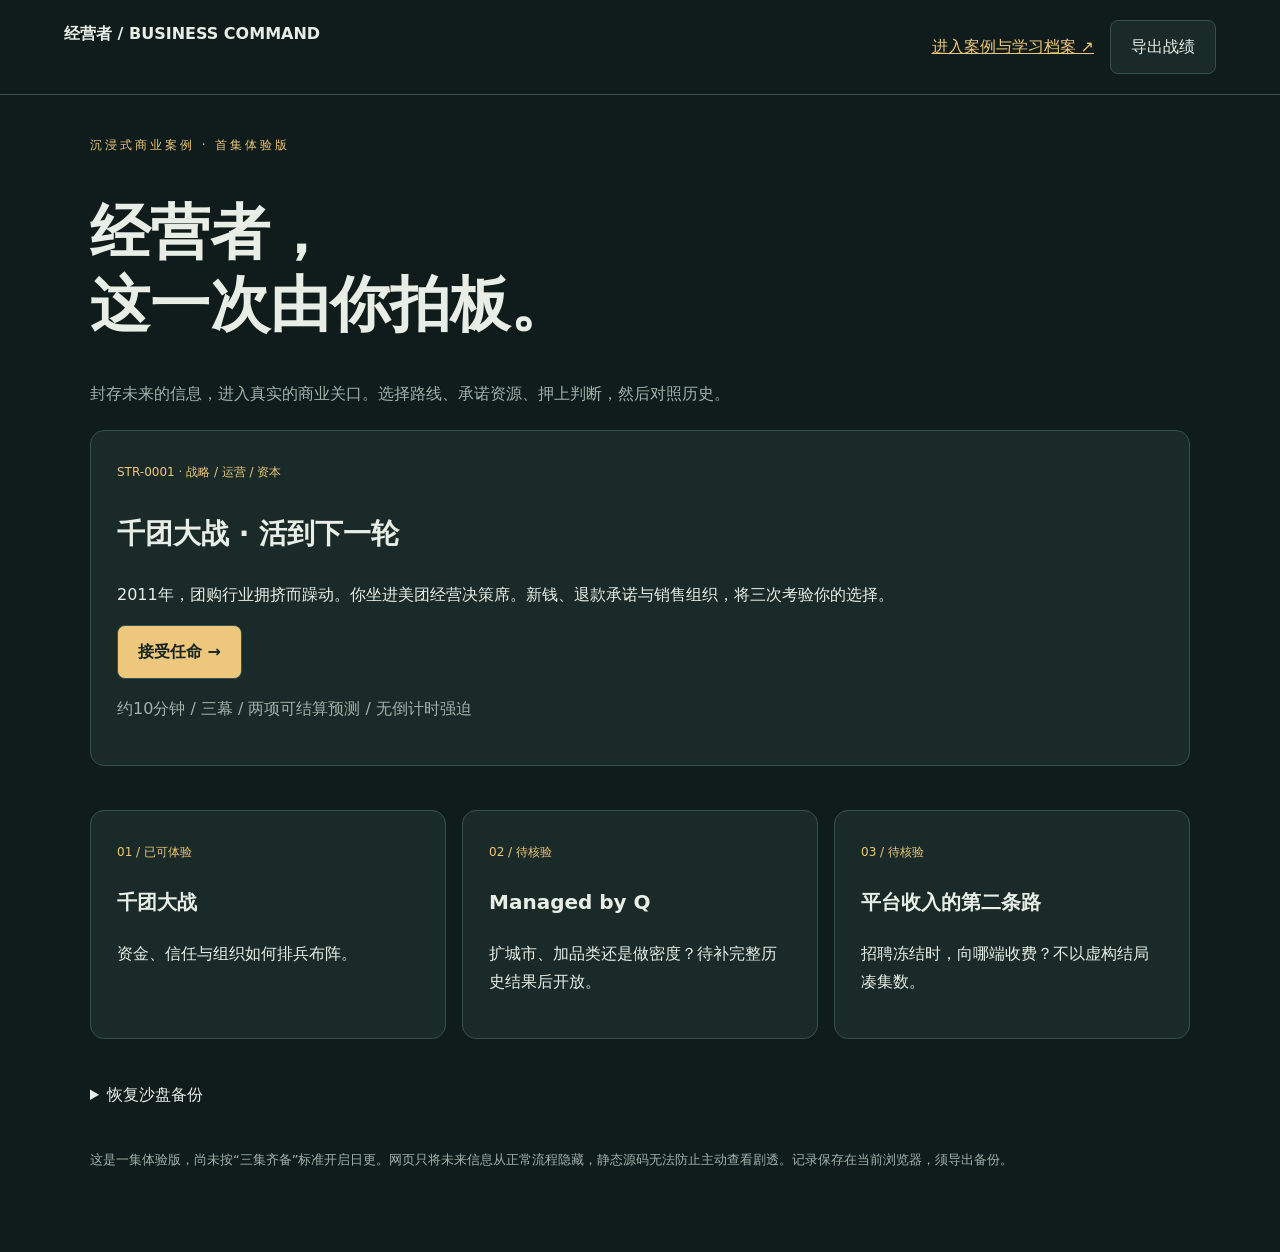
==== index.html @ 88ecb7c5 "Add three-act Meituan sandbox, source dossier and portable case library" ====
<!DOCTYPE html><html lang="zh-CN"><meta charset="utf-8"><meta name="viewport" content="width=device-width,initial-scale=1"><title>经营者 · 商业决策沙盘</title><style>
:root{--bg:#101c1b;--panel:#1a2a28;--line:#35504b;--ink:#e8eee5;--muted:#9fb3a9;--gold:#edc77b}*{box-sizing:border-box}body{margin:0;background:var(--bg);color:var(--ink);font:16px/1.75 system-ui,'Microsoft Yahei',sans-serif}header{padding:20px 5vw;border-bottom:1px solid var(--line);display:flex;justify-content:space-between;gap:15px;flex-wrap:wrap}a{color:var(--gold)}main{max-width:1160px;padding:40px 30px;margin:auto}.kicker{letter-spacing:3px;color:var(--gold);font-size:12px}h1{font-size:clamp(32px,5vw,60px);line-height:1.2}h2{font-size:28px}h3{font-size:20px}.muted{color:var(--muted)}button{font:inherit;border:1px solid var(--line);border-radius:8px;background:var(--panel);color:var(--ink);padding:12px 20px;cursor:pointer}button:hover,button.selected{border-color:var(--gold);background:#374037}button.primary{background:var(--gold);color:#172521;font-weight:700}button:disabled{opacity:.4;cursor:not-allowed}.panel{padding:26px;border:1px solid var(--line);border-radius:14px;background:var(--panel);margin:22px 0}.grid{display:grid;grid-template-columns:repeat(3,1fr);gap:16px}.option{text-align:left;display:block;min-height:210px}.option strong{font-size:20px;display:block;margin-bottom:12px}.option small{display:block;color:var(--muted);margin-top:16px}label{display:block;margin:16px 0}input,textarea{font:inherit;background:#0e1c19;color:var(--ink);border:1px solid var(--line);border-radius:7px;padding:12px}input[type=number]{width:110px}textarea{width:100%;min-height:90px}.row{display:flex;gap:16px;align-items:center;flex-wrap:wrap}.timeline{display:flex;gap:12px}.timeline span{height:5px;flex:1;background:var(--line)}.timeline span.done{background:var(--gold)}.fact{border-left:2px solid var(--gold);padding-left:16px;margin:18px 0}.tag{color:var(--gold);font-size:12px}details{margin-top:20px}summary{cursor:pointer}footer{margin:40px 0;color:var(--muted);font-size:13px}table{width:100%;border-collapse:collapse}td,th{padding:12px;text-align:left;border-bottom:1px solid var(--line)}@media(max-width:760px){main{padding:25px 18px}.grid{grid-template-columns:1fr}.option{min-height:auto}table{font-size:13px}}
</style><header><strong>经营者 / BUSINESS COMMAND</strong><nav><a href="library.html">进入案例与学习档案 ↗</a>　<button onclick="exportAll()">导出战绩</button></nav></header><main id="app"></main><script>
const E={"id": "STR-0001", "version": 1, "title": "千团大战 · 活到下一轮", "subtitle": "2011 / 中国本地生活 / 三幕历史决策沙盘", "role": "你受命进入美团的经营决策席。你承担类似王兴的资源取舍职责；以下决策菜单为编辑设计，不是当年会议实录。", "sources": [{"id": "S1", "date": "2011-03-14", "title": "北京商报：过期包退计划（同期报道）", "url": "https://finance.ifeng.com/news/special/2011315/20110314/3655793.shtml"}, {"id": "S2", "date": "2011-07-07", "title": "新浪科技：B轮融资发布会（同期采访）", "url": "https://tech.sina.com.cn/i/2011-07-07/11005745178.shtml"}, {"id": "S3", "date": "2011-07-07", "title": "经济观察网：融资与广告策略（同期采访）", "url": "https://www.eeo.com.cn/2011/0707/205540.shtml"}, {"id": "S4", "date": "2011-11-11", "title": "新浪科技：IPO延迟（消息来源含匿名人士，原因未获独立证实）", "url": "https://tech.sina.com.cn/i/2011-11-11/09216306701.shtml"}, {"id": "S5", "date": "2012-06-21", "title": "北京青年报：拉手6月19日撤销申请", "url": "https://msn.finance.sina.com.cn/gdxw/20120621/0000998863.html"}, {"id": "S6", "date": "2014-02-21", "title": "王兴十年（回顾性人物报道，清华校友总会转载）", "url": "https://www.tsinghua.org.cn/info/1014/11230.htm"}], "scenes": [{"date": "2011-03-14", "title": "第一幕：信任的代价", "dispatch": "一份退款公告放在桌上。行业习惯将未消费的过期券留在平台。你的团队已经宣布返还这部分余额。增长团队仍在争取投入，财务需要知道你接下来优先守住什么。", "facts": ["美团已宣布过期包退，涉及此前未消费款项1000余万元人民币。[S1]", "本幕不提供真实现金余额、净烧钱速度或现金跑道；公开材料不足。"], "sourceIds": ["S1"], "question": "既定退款承诺已经存在，下一阶段你把哪个目标放在首位？", "options": [{"id": "growth", "name": "扩大触达", "text": "优先新增用户与城市触达；接受短期获客支出压力。", "tradeoff": "需要证明新增客户能留下来，并核对现金支出。"}, {"id": "trust", "name": "兑现服务", "text": "优先退款兑现、客户解释与商户交付；限制同期新增项目。", "tradeoff": "服务改善未必立刻带来规模，机会窗口也会收窄。"}, {"id": "reserve", "name": "保留选择", "text": "优先现金盘点、收支预测与储备；分阶段批准新增投入。", "tradeoff": "等待信息也有成本，谨慎可能错过优质商户。"}], "budgetLabel": "用100枚教学资源筹码表达本幕投入强度（不是公司真实现金）", "prediction": "在2011年7月底之前，美团是否会宣布完成新一轮融资？", "outcome": true, "resolution": "2011年7月7日，发布会宣布B轮5000万美元到账。[S2]", "history": "过期退款是本幕开始前已经公布的承诺，不是你选择后才发生。资料不足以还原当时所有预算讨论。"}, {"date": "2011-07-07", "title": "第二幕：钱到了，仗怎么打", "dispatch": "新一轮融资已宣布完成。各条战线都在申请资源。这一刻，融资额是已知，下一轮融资是否容易仍是未知。请给出你愿意承担的投入节奏。", "facts": ["B轮融资5000万美元已到账；同期报道转述首轮资金尚未使用。[S2]", "截至5月底，开站接近100城，员工1800多人，均为当时公司披露口径。[S2]", "融资金额不是可自由支配现金余额，缺少商户结算、退款义务和净流出数据。"], "sourceIds": ["S2"], "question": "面对扩张需求，你选择哪条主路线？", "options": [{"id": "ads", "name": "集中买曝光", "text": "把新增投入集中于品牌与广告触达，争取先形成用户规模。", "tradeoff": "需要持续监测获客成本和复购，防止流量未转成经营贡献。"}, {"id": "service", "name": "经营能力优先", "text": "把新增投入放在服务、技术和人才，按城市表现逐步追加。", "tradeoff": "建设周期较长，对手可能先抢走显眼位置。"}, {"id": "cash", "name": "延长储备", "text": "降低新增承诺，先守结算和退款能力，再等待行业变化。", "tradeoff": "现金更充裕，但竞争位置也可能下降。"}], "budgetLabel": "本幕教学投入强度：0—100枚筹码（各幕独立，不模拟历史财务）", "prediction": "未来12个月内，拉手网会完成赴美IPO挂牌吗？", "outcome": false, "resolution": "2012年6月报道：拉手已于6月19日撤销上市申请。[S5]", "history": "同期采访报道美团不准备加入广告烧钱战；发布会列出的资金用途包括服务、技术、人才。[S2/S3] 这是主张与方向证据，不足以证明这些选择单独导致胜出。"}, {"date": "2011-11-11", "title": "第三幕：寒意先到", "dispatch": "关于拉手IPO推迟的消息传到经营席。注意，它还没有被正式撤回。你的决定必须适用于“对手很快重启”与“窗口长期关闭”两种情景。", "facts": ["当日媒体报道拉手暂停路演并推迟IPO，仍有重启可能。[S4]", "报道含匿名消息，关于会计问题及举报原因的说法不能视为已定论。[S4]", "没有可靠证据证明某个核心城市出现补贴翻倍或商户独家买断，本局不加入这些桥段。"], "sourceIds": ["S4"], "question": "你如何把融资风险转化为下一阶段的行动？", "options": [{"id": "expand", "name": "加速抢位", "text": "趁对手不确定，争取商户与人才；设定投入上限和停止条件。", "tradeoff": "机会可能短暂，也可能把自己拖入不可逆支出。"}, {"id": "hold", "name": "守住经营", "text": "优先结算、退款与履约，放慢新增城市，保留机动资金。", "tradeoff": "更能承受坏情景，也可能让出份额。"}, {"id": "org", "name": "补齐组织", "text": "把优先级交给区域管理、销售质量与流程，扩张按能力放行。", "tradeoff": "组织投入见效慢，需要承担管理变革成本。"}], "budgetLabel": "本幕教学投入强度：0—100枚筹码", "prediction": null, "history": "回顾性报道记载：干嘉伟于2011年11月16日加入，随后调整区域管理体系。[S6] 这是事后资料，不能提前作为本幕情报。公开材料不足以确认当时是否正式比较过菜单中的所有方案。"}], "debrief": "本局不是平行宇宙收益预测。你的选择会留下不同的资源与风险承诺，下一幕仍按真实历史时间推进。未建模的利润与市占率不会凭选择生成。训练目标：把现金义务、投入强度、证据限制和行动触发器连成决策。", "transfer": "映射到区域运营：司机供给、商户交付、补贴拉量与城市扩张争夺同一份资源。写出一个你现在业务里可以用明确停止线约束的小额试验。"};const KEY='business-command-v2';let state;try{state=JSON.parse(localStorage.getItem(KEY))||{runs:[],active:null}}catch{state={runs:[],active:null}}let choice=null,entered=Date.now();const esc=s=>String(s??'').replace(/[&<>"']/g,c=>({'&':'&amp;','<':'&lt;','>':'&gt;','"':'&quot;',"'":'&#39;'}[c]));
function save(){try{localStorage.setItem(KEY,JSON.stringify(state))}catch{alert('保存失败，请立即导出战绩')}}
function exportAll(){let a=document.createElement('a');a.href=URL.createObjectURL(new Blob([JSON.stringify({schemaVersion:2,episode:E.id,...state},null,2)],{type:'application/json'}));a.download='商业沙盘战绩.json';a.click();setTimeout(()=>URL.revokeObjectURL(a.href),2000)}
function restore(file){if(!file)return;file.text().then(t=>{let d=JSON.parse(t);if(d.schemaVersion!==2||!Array.isArray(d.runs)||d.episode!==E.id)throw Error('格式不匹配');if(d.active&&(!Array.isArray(d.active.decisions)||d.active.decisions.length>3))throw Error('进度无效');if(confirm('恢复将覆盖本机沙盘战绩，请先导出。继续？')){state={runs:d.runs,active:d.active};save();render()}}).catch(e=>alert('恢复失败：'+e.message))}
function begin(){state.active={id:Date.now().toString(),episode:E.id,version:E.version,startedAt:new Date().toISOString(),decisions:[]};choice=null;entered=Date.now();save();render()}
function home(){document.getElementById('app').innerHTML=`<div class="kicker">沉浸式商业案例 · 首集体验版</div><h1>经营者，<br>这一次由你拍板。</h1><p class="muted">封存未来的信息，进入真实的商业关口。选择路线、承诺资源、押上判断，然后对照历史。</p><div class="panel"><span class="tag">STR-0001 · 战略 / 运营 / 资本</span><h2>千团大战 · 活到下一轮</h2><p>2011年，团购行业拥挤而躁动。你坐进美团经营决策席。新钱、退款承诺与销售组织，将三次考验你的选择。</p><div class="row"><button class="primary" onclick="begin()">接受任命 →</button>${state.active?'<button onclick="render()">继续本局</button>':''}</div><p class="muted">约10分钟 / 三幕 / 两项可结算预测 / 无倒计时强迫</p></div><div class="grid"><div class="panel"><span class="tag">01 / 已可体验</span><h3>千团大战</h3><p>资金、信任与组织如何排兵布阵。</p></div><div class="panel"><span class="tag">02 / 待核验</span><h3>Managed by Q</h3><p>扩城市、加品类还是做密度？待补完整历史结果后开放。</p></div><div class="panel"><span class="tag">03 / 待核验</span><h3>平台收入的第二条路</h3><p>招聘冻结时，向哪端收费？不以虚构结局凑集数。</p></div></div><details><summary>恢复沙盘备份</summary><input aria-label="恢复沙盘备份" type="file" accept=".json" onchange="restore(this.files[0])"></details><footer>这是一集体验版，尚未按“三集齐备”标准开启日更。网页只将未来信息从正常流程隐藏，静态源码无法防止主动查看剧透。记录保存在当前浏览器，须导出备份。</footer>`}
function render(){let r=state.active;if(!r)return home();let i=r.decisions.length;if(i===E.scenes.length)return report();let s=E.scenes[i];choice=null;entered=Date.now();document.getElementById('app').innerHTML=`<div class="row"><button onclick="home()">← 指挥席</button><span class="kicker">${E.id} / ${s.date} / 情报截止此刻</span></div><h1>${s.title}</h1><div class="timeline">${E.scenes.map((_,n)=>`<span class="${n<=i?'done':''}"></span>`).join('')}</div><p class="muted">${i===0?E.role:'真实进程继续推进。你的上一幕选择已封存；本幕不会假装是它造成了历史事件。'}</p><div class="panel"><div class="tag">情报室 / 本幕新增</div><p>${s.dispatch}</p>${s.facts.map(f=>`<div class="fact">${esc(f)}</div>`).join('')}<details><summary>本幕来源与证据</summary>${E.sources.filter(x=>s.sourceIds.includes(x.id)).map(x=>`<p>[${x.id}] ${x.date} <a target="_blank" rel="noopener" href="${x.url}">${x.title}</a></p>`).join('')}</details></div><h2>${s.question}</h2><p class="muted">选项是基于真实经营矛盾设计的教学备选，不声称是当年内部会议提案。</p><div class="grid">${s.options.map((o,n)=>`<button class="option" id="option${n}" onclick="pick(${n})"><strong>${o.name}</strong>${o.text}<small>承担的代价：${o.tradeoff}</small></button>`).join('')}</div><form onsubmit="commit(event)"><div class="panel"><label>${s.budgetLabel}<br><input id="budget" aria-label="教学投入强度" type="number" min="0" max="100" step="1" required placeholder="0—100"></label><label>你的停止条件 / 什么证据会让你改变主意？<textarea id="reason" required minlength="8" placeholder="写一条具体的行动触发器……"></textarea></label>${s.prediction?`<div class="tag">单独押注 / 历史可结算事件</div><p>${s.prediction}</p><label>你认为“会发生”的概率（不是对路线的信心） <input id="prob" type="number" min="0" max="100" required placeholder="0—100"> %</label>`:'<p class="muted">本幕路线没有可验证的二元成败标签，不计算置信度得分。</p>'}</div><button id="commit" class="primary" type="submit" disabled>封存决策，推进时间 →</button></form><footer>筹码是教学表达，不是历史金额；选择不触发伪造的市场份额或利润。自由文本保留给教练评价。</footer>`}
function pick(n){choice=n;document.querySelectorAll('.option').forEach((e,k)=>e.classList.toggle('selected',k===n));document.getElementById('commit').disabled=false}
function commit(ev){ev.preventDefault();if(choice===null)return;let r=state.active,s=E.scenes[r.decisions.length],b=Number(document.getElementById('budget').value),reason=document.getElementById('reason').value.trim(),prob=s.prediction?Number(document.getElementById('prob').value):null;if(!Number.isInteger(b)||b<0||b>100||reason.length<8||prob!==null&&(!Number.isFinite(prob)||prob<0||prob>100))return alert('请核对投入、条件与概率');r.decisions.push({scene:r.decisions.length,option:s.options[choice].id,budget:b,reason,probability:prob,elapsedMs:Date.now()-entered,at:new Date().toISOString()});save();render();window.scrollTo(0,0)}
function report(){let r=state.active;let scored=r.decisions.filter(d=>d.probability!==null),loss=scored.reduce((v,d)=>v+(d.probability/100-Number(E.scenes[d.scene].outcome))**2,0)/scored.length;let pct=Math.round((1-loss)*100);document.getElementById('app').innerHTML=`<div class="kicker">AFTER ACTION REVIEW / ${E.id}</div><h1>战役结束。<br>现在，打开历史档案。</h1><div class="grid"><div class="panel"><div class="tag">预测表现</div><h2>${pct} / 100</h2><p>100 × (1 − 平均Brier损失)</p></div><div class="panel"><div class="tag">样本边界</div><h2>${scored.length} 个事件</h2><p>单局预测表现，不代表已测得稳定校准度。</p></div><div class="panel"><div class="tag">决策质量</div><h2>待教练评议</h2><p>路线重合度不作为正确率；未模拟反事实收益。</p></div></div>${r.decisions.map((d,i)=>{let s=E.scenes[i],o=s.options.find(o=>o.id===d.option);return `<div class="panel"><span class="tag">${s.date}</span><h2>${s.title}</h2><p>你的命令：${o.name} · 教学投入 ${d.budget}/100</p><p>触发器：${esc(d.reason)}</p><p class="muted">本幕停留约${Math.round(d.elapsedMs/1000)}秒（含阅读/离开页面时间，不用于能力评分）。</p>${s.prediction?`<p>你给“发生”${d.probability}%概率；实际：${s.outcome?'发生':'未发生'}。</p><p>${s.resolution}</p>`:''}<h3>历史对照</h3><p>${s.history}</p><p>机会与代价：${o.tradeoff}</p></div>`}).join('')}<div class="panel"><h2>把这仗带回自己的城市</h2><p>${E.transfer}</p><p class="muted">${E.debrief}</p><button onclick="downloadReview()">下载完整教练复盘包</button> <button onclick="finish()">归档战报</button></div><details><summary>史料档案 · 已解锁</summary>${E.sources.map(x=>`<p>[${x.id}] ${x.date} <a href="${x.url}" target="_blank" rel="noopener">${x.title}</a></p>`).join('')}<p>未证实并排除：14个月跑道、10城补贴翻倍、当年某核心城市独家买断。2013份额“过半”涉及具体月份与不同口径，本集不使用该数。</p></details>`}
function downloadReview(){let text='# STR-0001 教练复盘包\n请严评我的决策依据、停止条件和资源取舍。不要因为与历史路线不同就扣分，不用后来结果证明当年必然正确。最后只留一个改进动作。两项预测Brier只算本局表现，不算稳定校准。\n'+JSON.stringify({episode:E,run:state.active},null,2);let a=document.createElement('a');a.href=URL.createObjectURL(new Blob([text],{type:'text/markdown'}));a.download='STR-0001-复盘包.md';a.click();setTimeout(()=>URL.revokeObjectURL(a.href),2000)}
function finish(){if(!state.runs.some(r=>r.id===state.active.id))state.runs.push({...state.active,finishedAt:new Date().toISOString()});state.active=null;save();home()}
home();
</script></html>
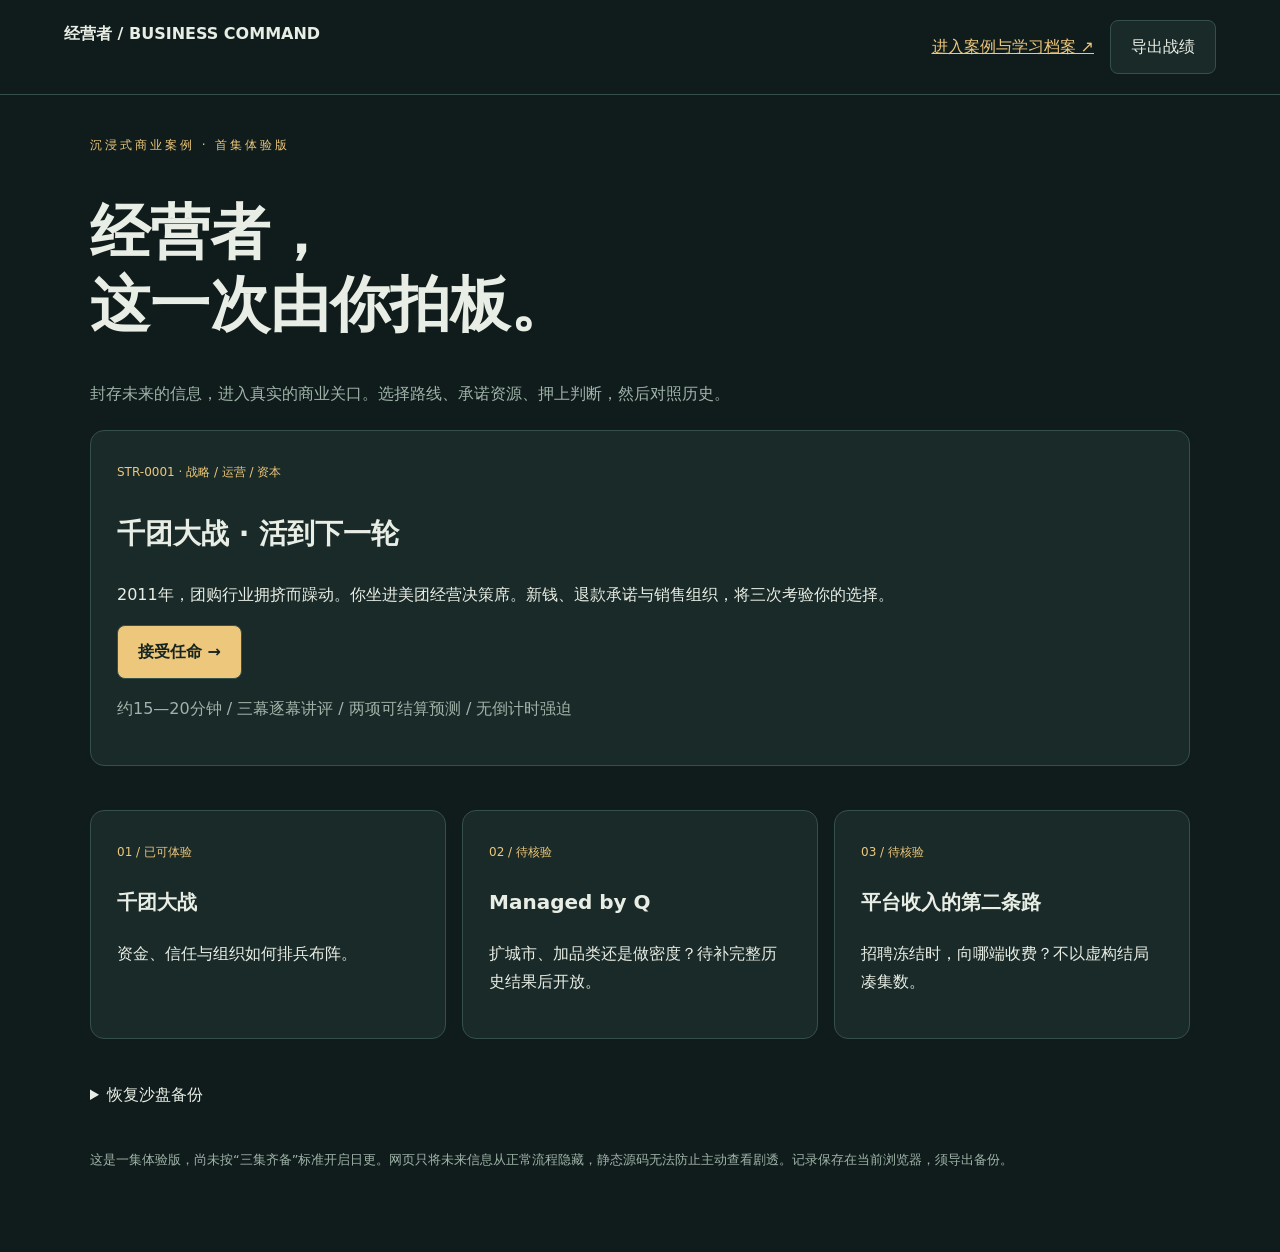
==== commit 1ee39950: "Pause after every decision for historical reveal and targeted reflection" ====
--- a/index.html
+++ b/index.html
@@ -1,16 +1,21 @@
 <!DOCTYPE html><html lang="zh-CN"><meta charset="utf-8"><meta name="viewport" content="width=device-width,initial-scale=1"><title>经营者 · 商业决策沙盘</title><style>
 :root{--bg:#101c1b;--panel:#1a2a28;--line:#35504b;--ink:#e8eee5;--muted:#9fb3a9;--gold:#edc77b}*{box-sizing:border-box}body{margin:0;background:var(--bg);color:var(--ink);font:16px/1.75 system-ui,'Microsoft Yahei',sans-serif}header{padding:20px 5vw;border-bottom:1px solid var(--line);display:flex;justify-content:space-between;gap:15px;flex-wrap:wrap}a{color:var(--gold)}main{max-width:1160px;padding:40px 30px;margin:auto}.kicker{letter-spacing:3px;color:var(--gold);font-size:12px}h1{font-size:clamp(32px,5vw,60px);line-height:1.2}h2{font-size:28px}h3{font-size:20px}.muted{color:var(--muted)}button{font:inherit;border:1px solid var(--line);border-radius:8px;background:var(--panel);color:var(--ink);padding:12px 20px;cursor:pointer}button:hover,button.selected{border-color:var(--gold);background:#374037}button.primary{background:var(--gold);color:#172521;font-weight:700}button:disabled{opacity:.4;cursor:not-allowed}.panel{padding:26px;border:1px solid var(--line);border-radius:14px;background:var(--panel);margin:22px 0}.grid{display:grid;grid-template-columns:repeat(3,1fr);gap:16px}.option{text-align:left;display:block;min-height:210px}.option strong{font-size:20px;display:block;margin-bottom:12px}.option small{display:block;color:var(--muted);margin-top:16px}label{display:block;margin:16px 0}input,textarea{font:inherit;background:#0e1c19;color:var(--ink);border:1px solid var(--line);border-radius:7px;padding:12px}input[type=number]{width:110px}textarea{width:100%;min-height:90px}.row{display:flex;gap:16px;align-items:center;flex-wrap:wrap}.timeline{display:flex;gap:12px}.timeline span{height:5px;flex:1;background:var(--line)}.timeline span.done{background:var(--gold)}.fact{border-left:2px solid var(--gold);padding-left:16px;margin:18px 0}.tag{color:var(--gold);font-size:12px}details{margin-top:20px}summary{cursor:pointer}footer{margin:40px 0;color:var(--muted);font-size:13px}table{width:100%;border-collapse:collapse}td,th{padding:12px;text-align:left;border-bottom:1px solid var(--line)}@media(max-width:760px){main{padding:25px 18px}.grid{grid-template-columns:1fr}.option{min-height:auto}table{font-size:13px}}
 </style><header><strong>经营者 / BUSINESS COMMAND</strong><nav><a href="library.html">进入案例与学习档案 ↗</a>　<button onclick="exportAll()">导出战绩</button></nav></header><main id="app"></main><script>
-const E={"id": "STR-0001", "version": 1, "title": "千团大战 · 活到下一轮", "subtitle": "2011 / 中国本地生活 / 三幕历史决策沙盘", "role": "你受命进入美团的经营决策席。你承担类似王兴的资源取舍职责；以下决策菜单为编辑设计，不是当年会议实录。", "sources": [{"id": "S1", "date": "2011-03-14", "title": "北京商报：过期包退计划（同期报道）", "url": "https://finance.ifeng.com/news/special/2011315/20110314/3655793.shtml"}, {"id": "S2", "date": "2011-07-07", "title": "新浪科技：B轮融资发布会（同期采访）", "url": "https://tech.sina.com.cn/i/2011-07-07/11005745178.shtml"}, {"id": "S3", "date": "2011-07-07", "title": "经济观察网：融资与广告策略（同期采访）", "url": "https://www.eeo.com.cn/2011/0707/205540.shtml"}, {"id": "S4", "date": "2011-11-11", "title": "新浪科技：IPO延迟（消息来源含匿名人士，原因未获独立证实）", "url": "https://tech.sina.com.cn/i/2011-11-11/09216306701.shtml"}, {"id": "S5", "date": "2012-06-21", "title": "北京青年报：拉手6月19日撤销申请", "url": "https://msn.finance.sina.com.cn/gdxw/20120621/0000998863.html"}, {"id": "S6", "date": "2014-02-21", "title": "王兴十年（回顾性人物报道，清华校友总会转载）", "url": "https://www.tsinghua.org.cn/info/1014/11230.htm"}], "scenes": [{"date": "2011-03-14", "title": "第一幕：信任的代价", "dispatch": "一份退款公告放在桌上。行业习惯将未消费的过期券留在平台。你的团队已经宣布返还这部分余额。增长团队仍在争取投入，财务需要知道你接下来优先守住什么。", "facts": ["美团已宣布过期包退，涉及此前未消费款项1000余万元人民币。[S1]", "本幕不提供真实现金余额、净烧钱速度或现金跑道；公开材料不足。"], "sourceIds": ["S1"], "question": "既定退款承诺已经存在，下一阶段你把哪个目标放在首位？", "options": [{"id": "growth", "name": "扩大触达", "text": "优先新增用户与城市触达；接受短期获客支出压力。", "tradeoff": "需要证明新增客户能留下来，并核对现金支出。"}, {"id": "trust", "name": "兑现服务", "text": "优先退款兑现、客户解释与商户交付；限制同期新增项目。", "tradeoff": "服务改善未必立刻带来规模，机会窗口也会收窄。"}, {"id": "reserve", "name": "保留选择", "text": "优先现金盘点、收支预测与储备；分阶段批准新增投入。", "tradeoff": "等待信息也有成本，谨慎可能错过优质商户。"}], "budgetLabel": "用100枚教学资源筹码表达本幕投入强度（不是公司真实现金）", "prediction": "在2011年7月底之前，美团是否会宣布完成新一轮融资？", "outcome": true, "resolution": "2011年7月7日，发布会宣布B轮5000万美元到账。[S2]", "history": "过期退款是本幕开始前已经公布的承诺，不是你选择后才发生。资料不足以还原当时所有预算讨论。"}, {"date": "2011-07-07", "title": "第二幕：钱到了，仗怎么打", "dispatch": "新一轮融资已宣布完成。各条战线都在申请资源。这一刻，融资额是已知，下一轮融资是否容易仍是未知。请给出你愿意承担的投入节奏。", "facts": ["B轮融资5000万美元已到账；同期报道转述首轮资金尚未使用。[S2]", "截至5月底，开站接近100城，员工1800多人，均为当时公司披露口径。[S2]", "融资金额不是可自由支配现金余额，缺少商户结算、退款义务和净流出数据。"], "sourceIds": ["S2"], "question": "面对扩张需求，你选择哪条主路线？", "options": [{"id": "ads", "name": "集中买曝光", "text": "把新增投入集中于品牌与广告触达，争取先形成用户规模。", "tradeoff": "需要持续监测获客成本和复购，防止流量未转成经营贡献。"}, {"id": "service", "name": "经营能力优先", "text": "把新增投入放在服务、技术和人才，按城市表现逐步追加。", "tradeoff": "建设周期较长，对手可能先抢走显眼位置。"}, {"id": "cash", "name": "延长储备", "text": "降低新增承诺，先守结算和退款能力，再等待行业变化。", "tradeoff": "现金更充裕，但竞争位置也可能下降。"}], "budgetLabel": "本幕教学投入强度：0—100枚筹码（各幕独立，不模拟历史财务）", "prediction": "未来12个月内，拉手网会完成赴美IPO挂牌吗？", "outcome": false, "resolution": "2012年6月报道：拉手已于6月19日撤销上市申请。[S5]", "history": "同期采访报道美团不准备加入广告烧钱战；发布会列出的资金用途包括服务、技术、人才。[S2/S3] 这是主张与方向证据，不足以证明这些选择单独导致胜出。"}, {"date": "2011-11-11", "title": "第三幕：寒意先到", "dispatch": "关于拉手IPO推迟的消息传到经营席。注意，它还没有被正式撤回。你的决定必须适用于“对手很快重启”与“窗口长期关闭”两种情景。", "facts": ["当日媒体报道拉手暂停路演并推迟IPO，仍有重启可能。[S4]", "报道含匿名消息，关于会计问题及举报原因的说法不能视为已定论。[S4]", "没有可靠证据证明某个核心城市出现补贴翻倍或商户独家买断，本局不加入这些桥段。"], "sourceIds": ["S4"], "question": "你如何把融资风险转化为下一阶段的行动？", "options": [{"id": "expand", "name": "加速抢位", "text": "趁对手不确定，争取商户与人才；设定投入上限和停止条件。", "tradeoff": "机会可能短暂，也可能把自己拖入不可逆支出。"}, {"id": "hold", "name": "守住经营", "text": "优先结算、退款与履约，放慢新增城市，保留机动资金。", "tradeoff": "更能承受坏情景，也可能让出份额。"}, {"id": "org", "name": "补齐组织", "text": "把优先级交给区域管理、销售质量与流程，扩张按能力放行。", "tradeoff": "组织投入见效慢，需要承担管理变革成本。"}], "budgetLabel": "本幕教学投入强度：0—100枚筹码", "prediction": null, "history": "回顾性报道记载：干嘉伟于2011年11月16日加入，随后调整区域管理体系。[S6] 这是事后资料，不能提前作为本幕情报。公开材料不足以确认当时是否正式比较过菜单中的所有方案。"}], "debrief": "本局不是平行宇宙收益预测。你的选择会留下不同的资源与风险承诺，下一幕仍按真实历史时间推进。未建模的利润与市占率不会凭选择生成。训练目标：把现金义务、投入强度、证据限制和行动触发器连成决策。", "transfer": "映射到区域运营：司机供给、商户交付、补贴拉量与城市扩张争夺同一份资源。写出一个你现在业务里可以用明确停止线约束的小额试验。"};const KEY='business-command-v2';let state;try{state=JSON.parse(localStorage.getItem(KEY))||{runs:[],active:null}}catch{state={runs:[],active:null}}let choice=null,entered=Date.now();const esc=s=>String(s??'').replace(/[&<>"']/g,c=>({'&':'&amp;','<':'&lt;','>':'&gt;','"':'&quot;',"'":'&#39;'}[c]));
+const E={"id": "STR-0001", "version": 2, "title": "千团大战 · 活到下一轮", "subtitle": "2011 / 中国本地生活 / 三幕历史决策沙盘", "role": "你受命进入美团的经营决策席。你承担类似王兴的资源取舍职责；以下决策菜单为编辑设计，不是当年会议实录。", "sources": [{"id": "S1", "date": "2011-03-14", "title": "北京商报：过期包退计划（同期报道）", "url": "https://finance.ifeng.com/news/special/2011315/20110314/3655793.shtml"}, {"id": "S2", "date": "2011-07-07", "title": "新浪科技：B轮融资发布会（同期采访）", "url": "https://tech.sina.com.cn/i/2011-07-07/11005745178.shtml"}, {"id": "S3", "date": "2011-07-07", "title": "经济观察网：融资与广告策略（同期采访）", "url": "https://www.eeo.com.cn/2011/0707/205540.shtml"}, {"id": "S4", "date": "2011-11-11", "title": "新浪科技：IPO延迟（消息来源含匿名人士，原因未获独立证实）", "url": "https://tech.sina.com.cn/i/2011-11-11/09216306701.shtml"}, {"id": "S5", "date": "2012-06-21", "title": "北京青年报：拉手6月19日撤销申请", "url": "https://msn.finance.sina.com.cn/gdxw/20120621/0000998863.html"}, {"id": "S6", "date": "2014-02-21", "title": "王兴十年（回顾性人物报道，清华校友总会转载）", "url": "https://www.tsinghua.org.cn/info/1014/11230.htm"}], "scenes": [{"date": "2011-03-14", "title": "第一幕：信任的代价", "dispatch": "一份退款公告放在桌上。行业习惯将未消费的过期券留在平台。你的团队已经宣布返还这部分余额。增长团队仍在争取投入，财务需要知道你接下来优先守住什么。", "facts": ["美团已宣布过期包退，涉及此前未消费款项1000余万元人民币。[S1]", "本幕不提供真实现金余额、净烧钱速度或现金跑道；公开材料不足。"], "sourceIds": ["S1"], "question": "既定退款承诺已经存在，下一阶段你把哪个目标放在首位？", "options": [{"id": "growth", "name": "扩大触达", "text": "优先新增用户与城市触达；接受短期获客支出压力。", "tradeoff": "需要证明新增客户能留下来，并核对现金支出。"}, {"id": "trust", "name": "兑现服务", "text": "优先退款兑现、客户解释与商户交付；限制同期新增项目。", "tradeoff": "服务改善未必立刻带来规模，机会窗口也会收窄。"}, {"id": "reserve", "name": "保留选择", "text": "优先现金盘点、收支预测与储备；分阶段批准新增投入。", "tradeoff": "等待信息也有成本，谨慎可能错过优质商户。"}], "budgetLabel": "用100枚教学资源筹码表达本幕投入强度（不是公司真实现金）", "prediction": "在2011年7月底之前，美团是否会宣布完成新一轮融资？", "outcome": true, "resolution": "2011年7月7日，发布会宣布B轮5000万美元到账。[S2]", "history": "过期退款是本幕开始前已经公布的承诺，不是你选择后才发生。资料不足以还原当时所有预算讨论。", "backdrop": ["先理解生意：消费者先在线付款，再拿团购券去线下商户消费。平台把用户和商户连起来，收到钱与完成服务之间有时间差。", "你面对的不只是获客竞争。用户担心券买了不能用，商户担心客人来了、款却结不到。看起来同样是账上的钱，有的是资本，有的背后还挂着履约义务。", "本幕用“退款公告已经发出”作为起点。你不能撤回既定承诺来获得一个轻松答案。现在要决定的是：如何让承诺在资源分配里真正有位置。"], "reveal": {"actual": "美团已推出过期退款，并非只用低价吸引用户。[S1] 你的任务是在这个已发生的选择之上安排后续优先级，而不是重新决定退款政策。", "why": "经营分析：它放弃了一部分沉淀款带来的短期便利，换取对承诺可兑现的信任。关键区别是，把用户愿意第一次付款，和用户愿意长期相信平台，视作两个问题。该机制合理，但本幕没有实验数据证明退款单独带来了多少增长。", "insight": "原来，现金纪律不等于所有现金都攥住。属于用户承诺的款项被留住，账面可能更好看，经营信用却可能受损。", "feedback": {"growth": "你优先解决“更多人来”，但此刻要防的缺口是“来了以后是否兑现”。若新增用户走进同样的退款与交付问题，增长会放大问题。检查你的触发器是否包含履约或复购，而不只是拉新量。", "trust": "你把承诺兑现放到了前面，识别了信任约束。但“重视服务”仍不等于划算：你需要跟踪退款兑现、复购与交付成本，不能把任何服务支出都自动解释为长期投入。", "reserve": "你保留了机动空间，但需要区分自由资金与承诺款。若储备依赖延后兑现已承诺退款，它保住的可能只是账面；若先足额保障义务再限新增项目，则更能自洽。"}, "compare": ["扩大触达：在履约可靠时可能有效；这里需证明不会把未解决的服务问题规模化。", "兑现服务：与已公布方向一致，但必须检查效果，不能据历史方向认定所有投入都合理。", "保留选择：防止失血有价值；要先划清退款与结算义务，不能冻结所有经营动作。"], "bridge": "先把本幕的判断消化，再把日历翻到7月。下一幕新增融资消息；它是历史进程，不是系统奖励你的选择。", "ids": ["S1"]}}, {"date": "2011-07-07", "title": "第二幕：钱到了，仗怎么打", "dispatch": "新一轮融资已宣布完成。各条战线都在申请资源。这一刻，融资额是已知，下一轮融资是否容易仍是未知。请给出你愿意承担的投入节奏。", "facts": ["B轮融资5000万美元已到账；同期报道转述首轮资金尚未使用。[S2]", "截至5月底，开站接近100城，员工1800多人，均为当时公司披露口径。[S2]", "融资金额不是可自由支配现金余额，缺少商户结算、退款义务和净流出数据。"], "sourceIds": ["S2"], "question": "面对扩张需求，你选择哪条主路线？", "options": [{"id": "ads", "name": "集中买曝光", "text": "把新增投入集中于品牌与广告触达，争取先形成用户规模。", "tradeoff": "需要持续监测获客成本和复购，防止流量未转成经营贡献。"}, {"id": "service", "name": "经营能力优先", "text": "把新增投入放在服务、技术和人才，按城市表现逐步追加。", "tradeoff": "建设周期较长，对手可能先抢走显眼位置。"}, {"id": "cash", "name": "延长储备", "text": "降低新增承诺，先守结算和退款能力，再等待行业变化。", "tradeoff": "现金更充裕，但竞争位置也可能下降。"}], "budgetLabel": "本幕教学投入强度：0—100枚筹码（各幕独立，不模拟历史财务）", "prediction": "未来12个月内，拉手网会完成赴美IPO挂牌吗？", "outcome": false, "resolution": "2012年6月报道：拉手已于6月19日撤销上市申请。[S5]", "history": "同期采访报道美团不准备加入广告烧钱战；发布会列出的资金用途包括服务、技术、人才。[S2/S3] 这是主张与方向证据，不足以证明这些选择单独导致胜出。", "backdrop": ["融资新闻让团队暂时松了一口气，但增长申请并不会自动分出先后。新增城市、购买曝光、做产品与培训销售，都会争夺这笔钱。", "同样增加一笔销售额，可能来自一次性的折扣，也可能来自复购；同样一枚筹码，可能买来短暂流量，也可能形成组织能力。没有成本和留存数据，就不能只看表面热闹。", "你的任务不是预测美团最终会不会赢，而是在未知未来中给出投入节奏。你有资金，但不知道未来融资窗口能开多久。"], "reveal": {"actual": "美团当时公开表达不加入广告烧钱战，同时把服务、技术与人才列入资金用途。[S2/S3] 这是投入方式的取舍，不是停止获客。", "why": "经营分析：品牌曝光是否带来可留存、可盈利的需求，需要额外证据；资金既可用于追逐当期规模，也可保留以后行动的余地。真正该比较的是不同渠道的增量获客成本、复购和现金回收，而非“打广告/不打广告”的道德高下。", "insight": "原来，拿到钱之后最难的并不是敢不敢花，而是能否拒绝用对手的支出节奏替自己做预算。", "feedback": {"ads": "你的方案押注曝光能沉淀为客户资产。若只有新增用户、没有留存和贡献的验证，逻辑中缺了一环：买来注意力之后，谁为持续服务买单？这是一项待验证假设，不能仅凭后来历史给你判错。", "service": "你选择了与公开方向接近的投入，但仍需防止“能力建设”成为无法验证的口袋。应给出投入里程碑、期限与经营指标，而不是因为选中了历史方向就通过。", "cash": "你识别了融资不确定性。但把现金都保留下来，也可能错过经营建设。应说清保留资金覆盖什么义务、哪类项目仍可小额推进；防守不必等于全面停摆。"}, "compare": ["集中买曝光：可能占据心智，代价是回收不确定；需要渠道与复购验证。", "经营能力优先：可能改善长期效率，代价是见效慢；需要里程碑与停止线。", "延长储备：降低断粮风险，代价是错失部分增长；需要明确最低储备与可批准的投入。"], "bridge": "广告选择的机制已经摊开。现在进入11月：新情报只揭示IPO推迟，不提前告诉你最终结局。上一项事件预测仍留到终局结算。", "ids": ["S2", "S3"]}}, {"date": "2011-11-11", "title": "第三幕：寒意先到", "dispatch": "关于拉手IPO推迟的消息传到经营席。注意，它还没有被正式撤回。你的决定必须适用于“对手很快重启”与“窗口长期关闭”两种情景。", "facts": ["当日媒体报道拉手暂停路演并推迟IPO，仍有重启可能。[S4]", "报道含匿名消息，关于会计问题及举报原因的说法不能视为已定论。[S4]", "没有可靠证据证明某个核心城市出现补贴翻倍或商户独家买断，本局不加入这些桥段。"], "sourceIds": ["S4"], "question": "你如何把融资风险转化为下一阶段的行动？", "options": [{"id": "expand", "name": "加速抢位", "text": "趁对手不确定，争取商户与人才；设定投入上限和停止条件。", "tradeoff": "机会可能短暂，也可能把自己拖入不可逆支出。"}, {"id": "hold", "name": "守住经营", "text": "优先结算、退款与履约，放慢新增城市，保留机动资金。", "tradeoff": "更能承受坏情景，也可能让出份额。"}, {"id": "org", "name": "补齐组织", "text": "把优先级交给区域管理、销售质量与流程，扩张按能力放行。", "tradeoff": "组织投入见效慢，需要承担管理变革成本。"}], "budgetLabel": "本幕教学投入强度：0—100枚筹码", "prediction": null, "history": "回顾性报道记载：干嘉伟于2011年11月16日加入，随后调整区域管理体系。[S6] 这是事后资料，不能提前作为本幕情报。公开材料不足以确认当时是否正式比较过菜单中的所有方案。", "backdrop": ["对手的IPO出了变数。它可以被理解为抢位窗口，也可以是整个行业融资环境变差的警报。这两种解释会导向不同的行动。", "保留现金只是争取了时间。如果组织无法把资金转成稳定的商户供给和交付，等来的机会也未必接得住；反过来，没有现金约束的扩张也可能加速失血。", "这一幕要求你把战略落实到组织和节奏。不要提前把“上市推迟”当作竞争对手已经出局。"], "reveal": {"actual": "事后人物报道记载，干嘉伟于11月16日加入，并将区域管理从两个大区调整为八个。[S6，回顾性来源] 这是组织建设的实际动作，不能据此断言当时所有其他投入都停止了。", "why": "经营分析：扩大覆盖会增加信息传递、培训和质量控制的负担。增加管理层级的目的应是让区域经营有人负责、异常能被发现和纠正，而不是为层级本身付费。组织建设与机会性扩张可以互补，关键在承载能力和投入边界。", "insight": "原来，活过寒冬只是资格；能否接住机会，还取决于组织是否能把分散城市变成可管理的经营网络。", "feedback": {"expand": "你看到了窗口，但要检查能否承载。现金尚在、对手遇阻，都不等于新增城市会成功；若没有区域负责人、供给质量与单位经济性的门槛，窗口可能变成失控扩张的借口。", "hold": "你防范了外部风险，却要检查是否把融资不确定性等同于所有建设都应该推迟。即使放慢城市扩张，也可以改善现有区域管理，否则只是延长同一套低效系统的寿命。", "org": "你找到了组织约束，与报道中的动作接近。但不能把增加大区数量当作成功原因本身。需要明确谁负责、信息怎样上行、经营异常怎样处理，再验证这些改变是否改善交付。"}, "compare": ["加速抢位：抓机会有道理，须有承载能力门槛，不能把对手困难当作自己的能力。", "守住经营：防止失血有道理，但不应自动排除提升效率的建设。", "补齐组织：有实际动作证据支持；效果仍需数据验证，不能把历史重合当作因果证明。"], "bridge": "三次命令已经封存。下一步结算事件预测，并把你每幕选择中的关键假设汇总成一份可以带走的复盘。", "ids": ["S6"]}}], "debrief": "本局不是平行宇宙收益预测。你的选择会留下不同的资源与风险承诺，下一幕仍按真实历史时间推进。未建模的利润与市占率不会凭选择生成。训练目标：把现金义务、投入强度、证据限制和行动触发器连成决策。", "transfer": "映射到区域运营：司机供给、商户交付、补贴拉量与城市扩张争夺同一份资源。写出一个你现在业务里可以用明确停止线约束的小额试验。"};const KEY='business-command-v2';let state;try{state=JSON.parse(localStorage.getItem(KEY))||{runs:[],active:null}}catch{state={runs:[],active:null}}let choice=null,entered=Date.now();const esc=s=>String(s??'').replace(/[&<>"']/g,c=>({'&':'&amp;','<':'&lt;','>':'&gt;','"':'&quot;',"'":'&#39;'}[c]));
 function save(){try{localStorage.setItem(KEY,JSON.stringify(state))}catch{alert('保存失败，请立即导出战绩')}}
 function exportAll(){let a=document.createElement('a');a.href=URL.createObjectURL(new Blob([JSON.stringify({schemaVersion:2,episode:E.id,...state},null,2)],{type:'application/json'}));a.download='商业沙盘战绩.json';a.click();setTimeout(()=>URL.revokeObjectURL(a.href),2000)}
 function restore(file){if(!file)return;file.text().then(t=>{let d=JSON.parse(t);if(d.schemaVersion!==2||!Array.isArray(d.runs)||d.episode!==E.id)throw Error('格式不匹配');if(d.active&&(!Array.isArray(d.active.decisions)||d.active.decisions.length>3))throw Error('进度无效');if(confirm('恢复将覆盖本机沙盘战绩，请先导出。继续？')){state={runs:d.runs,active:d.active};save();render()}}).catch(e=>alert('恢复失败：'+e.message))}
 function begin(){state.active={id:Date.now().toString(),episode:E.id,version:E.version,startedAt:new Date().toISOString(),decisions:[]};choice=null;entered=Date.now();save();render()}
-function home(){document.getElementById('app').innerHTML=`<div class="kicker">沉浸式商业案例 · 首集体验版</div><h1>经营者，<br>这一次由你拍板。</h1><p class="muted">封存未来的信息，进入真实的商业关口。选择路线、承诺资源、押上判断，然后对照历史。</p><div class="panel"><span class="tag">STR-0001 · 战略 / 运营 / 资本</span><h2>千团大战 · 活到下一轮</h2><p>2011年，团购行业拥挤而躁动。你坐进美团经营决策席。新钱、退款承诺与销售组织，将三次考验你的选择。</p><div class="row"><button class="primary" onclick="begin()">接受任命 →</button>${state.active?'<button onclick="render()">继续本局</button>':''}</div><p class="muted">约10分钟 / 三幕 / 两项可结算预测 / 无倒计时强迫</p></div><div class="grid"><div class="panel"><span class="tag">01 / 已可体验</span><h3>千团大战</h3><p>资金、信任与组织如何排兵布阵。</p></div><div class="panel"><span class="tag">02 / 待核验</span><h3>Managed by Q</h3><p>扩城市、加品类还是做密度？待补完整历史结果后开放。</p></div><div class="panel"><span class="tag">03 / 待核验</span><h3>平台收入的第二条路</h3><p>招聘冻结时，向哪端收费？不以虚构结局凑集数。</p></div></div><details><summary>恢复沙盘备份</summary><input aria-label="恢复沙盘备份" type="file" accept=".json" onchange="restore(this.files[0])"></details><footer>这是一集体验版，尚未按“三集齐备”标准开启日更。网页只将未来信息从正常流程隐藏，静态源码无法防止主动查看剧透。记录保存在当前浏览器，须导出备份。</footer>`}
-function render(){let r=state.active;if(!r)return home();let i=r.decisions.length;if(i===E.scenes.length)return report();let s=E.scenes[i];choice=null;entered=Date.now();document.getElementById('app').innerHTML=`<div class="row"><button onclick="home()">← 指挥席</button><span class="kicker">${E.id} / ${s.date} / 情报截止此刻</span></div><h1>${s.title}</h1><div class="timeline">${E.scenes.map((_,n)=>`<span class="${n<=i?'done':''}"></span>`).join('')}</div><p class="muted">${i===0?E.role:'真实进程继续推进。你的上一幕选择已封存；本幕不会假装是它造成了历史事件。'}</p><div class="panel"><div class="tag">情报室 / 本幕新增</div><p>${s.dispatch}</p>${s.facts.map(f=>`<div class="fact">${esc(f)}</div>`).join('')}<details><summary>本幕来源与证据</summary>${E.sources.filter(x=>s.sourceIds.includes(x.id)).map(x=>`<p>[${x.id}] ${x.date} <a target="_blank" rel="noopener" href="${x.url}">${x.title}</a></p>`).join('')}</details></div><h2>${s.question}</h2><p class="muted">选项是基于真实经营矛盾设计的教学备选，不声称是当年内部会议提案。</p><div class="grid">${s.options.map((o,n)=>`<button class="option" id="option${n}" onclick="pick(${n})"><strong>${o.name}</strong>${o.text}<small>承担的代价：${o.tradeoff}</small></button>`).join('')}</div><form onsubmit="commit(event)"><div class="panel"><label>${s.budgetLabel}<br><input id="budget" aria-label="教学投入强度" type="number" min="0" max="100" step="1" required placeholder="0—100"></label><label>你的停止条件 / 什么证据会让你改变主意？<textarea id="reason" required minlength="8" placeholder="写一条具体的行动触发器……"></textarea></label>${s.prediction?`<div class="tag">单独押注 / 历史可结算事件</div><p>${s.prediction}</p><label>你认为“会发生”的概率（不是对路线的信心） <input id="prob" type="number" min="0" max="100" required placeholder="0—100"> %</label>`:'<p class="muted">本幕路线没有可验证的二元成败标签，不计算置信度得分。</p>'}</div><button id="commit" class="primary" type="submit" disabled>封存决策，推进时间 →</button></form><footer>筹码是教学表达，不是历史金额；选择不触发伪造的市场份额或利润。自由文本保留给教练评价。</footer>`}
+function home(){document.getElementById('app').innerHTML=`<div class="kicker">沉浸式商业案例 · 首集体验版</div><h1>经营者，<br>这一次由你拍板。</h1><p class="muted">封存未来的信息，进入真实的商业关口。选择路线、承诺资源、押上判断，然后对照历史。</p><div class="panel"><span class="tag">STR-0001 · 战略 / 运营 / 资本</span><h2>千团大战 · 活到下一轮</h2><p>2011年，团购行业拥挤而躁动。你坐进美团经营决策席。新钱、退款承诺与销售组织，将三次考验你的选择。</p><div class="row"><button class="primary" onclick="begin()">接受任命 →</button>${state.active?'<button onclick="render()">继续本局</button>':''}</div><p class="muted">约15—20分钟 / 三幕逐幕讲评 / 两项可结算预测 / 无倒计时强迫</p></div><div class="grid"><div class="panel"><span class="tag">01 / 已可体验</span><h3>千团大战</h3><p>资金、信任与组织如何排兵布阵。</p></div><div class="panel"><span class="tag">02 / 待核验</span><h3>Managed by Q</h3><p>扩城市、加品类还是做密度？待补完整历史结果后开放。</p></div><div class="panel"><span class="tag">03 / 待核验</span><h3>平台收入的第二条路</h3><p>招聘冻结时，向哪端收费？不以虚构结局凑集数。</p></div></div><details><summary>恢复沙盘备份</summary><input aria-label="恢复沙盘备份" type="file" accept=".json" onchange="restore(this.files[0])"></details><footer>这是一集体验版，尚未按“三集齐备”标准开启日更。网页只将未来信息从正常流程隐藏，静态源码无法防止主动查看剧透。记录保存在当前浏览器，须导出备份。</footer>`}
+function render(){let r=state.active;if(!r)return home();if(r.pendingReview!==undefined&&r.pendingReview!==null)return revealScene(r.pendingReview);let i=r.decisions.length;if(i===E.scenes.length)return report();let s=E.scenes[i];choice=null;entered=Date.now();document.getElementById('app').innerHTML=`<div class="row"><button onclick="home()">← 指挥席</button><span class="kicker">${E.id} / ${s.date} / 情报截止此刻</span></div><h1>${s.title}</h1><div class="timeline">${E.scenes.map((_,n)=>`<span class="${n<=i?'done':''}"></span>`).join('')}</div><p class="muted">${i===0?E.role:'真实进程继续推进。你的上一幕选择已封存；本幕不会假装是它造成了历史事件。'}</p><div class="panel"><div class="tag">情报室 / 本幕新增</div><p>${s.dispatch}</p>${s.facts.map(f=>`<div class="fact">${esc(f)}</div>`).join('')}<details><summary>本幕来源与证据</summary>${E.sources.filter(x=>s.sourceIds.includes(x.id)).map(x=>`<p>[${x.id}] ${x.date} <a target="_blank" rel="noopener" href="${x.url}">${x.title}</a></p>`).join('')}</details></div><div class="panel"><div class="tag">进入现场 / 经营情境解释</div>${s.backdrop.map(t=>`<p>${t}</p>`).join('')}</div><h2>${s.question}</h2><p class="muted">选项是基于真实经营矛盾设计的教学备选，不声称是当年内部会议提案。</p><div class="grid">${s.options.map((o,n)=>`<button class="option" id="option${n}" onclick="pick(${n})"><strong>${o.name}</strong>${o.text}<small>承担的代价：${o.tradeoff}</small></button>`).join('')}</div><form onsubmit="commit(event)"><div class="panel"><label>${s.budgetLabel}<br><input id="budget" aria-label="教学投入强度" type="number" min="0" max="100" step="1" required placeholder="0—100"></label><label>你的停止条件 / 什么证据会让你改变主意？<textarea id="reason" required minlength="8" placeholder="写一条具体的行动触发器……"></textarea></label>${s.prediction?`<div class="tag">单独押注 / 历史可结算事件</div><p>${s.prediction}</p><label>你认为“会发生”的概率（不是对路线的信心） <input id="prob" type="number" min="0" max="100" required placeholder="0—100"> %</label>`:'<p class="muted">本幕路线没有可验证的二元成败标签，不计算置信度得分。</p>'}</div><button id="commit" class="primary" type="submit" disabled>封存决策，揭晓本幕 →</button></form><footer>筹码是教学表达，不是历史金额；选择不触发伪造的市场份额或利润。自由文本保留给教练评价。</footer>`}
 function pick(n){choice=n;document.querySelectorAll('.option').forEach((e,k)=>e.classList.toggle('selected',k===n));document.getElementById('commit').disabled=false}
-function commit(ev){ev.preventDefault();if(choice===null)return;let r=state.active,s=E.scenes[r.decisions.length],b=Number(document.getElementById('budget').value),reason=document.getElementById('reason').value.trim(),prob=s.prediction?Number(document.getElementById('prob').value):null;if(!Number.isInteger(b)||b<0||b>100||reason.length<8||prob!==null&&(!Number.isFinite(prob)||prob<0||prob>100))return alert('请核对投入、条件与概率');r.decisions.push({scene:r.decisions.length,option:s.options[choice].id,budget:b,reason,probability:prob,elapsedMs:Date.now()-entered,at:new Date().toISOString()});save();render();window.scrollTo(0,0)}
-function report(){let r=state.active;let scored=r.decisions.filter(d=>d.probability!==null),loss=scored.reduce((v,d)=>v+(d.probability/100-Number(E.scenes[d.scene].outcome))**2,0)/scored.length;let pct=Math.round((1-loss)*100);document.getElementById('app').innerHTML=`<div class="kicker">AFTER ACTION REVIEW / ${E.id}</div><h1>战役结束。<br>现在，打开历史档案。</h1><div class="grid"><div class="panel"><div class="tag">预测表现</div><h2>${pct} / 100</h2><p>100 × (1 − 平均Brier损失)</p></div><div class="panel"><div class="tag">样本边界</div><h2>${scored.length} 个事件</h2><p>单局预测表现，不代表已测得稳定校准度。</p></div><div class="panel"><div class="tag">决策质量</div><h2>待教练评议</h2><p>路线重合度不作为正确率；未模拟反事实收益。</p></div></div>${r.decisions.map((d,i)=>{let s=E.scenes[i],o=s.options.find(o=>o.id===d.option);return `<div class="panel"><span class="tag">${s.date}</span><h2>${s.title}</h2><p>你的命令：${o.name} · 教学投入 ${d.budget}/100</p><p>触发器：${esc(d.reason)}</p><p class="muted">本幕停留约${Math.round(d.elapsedMs/1000)}秒（含阅读/离开页面时间，不用于能力评分）。</p>${s.prediction?`<p>你给“发生”${d.probability}%概率；实际：${s.outcome?'发生':'未发生'}。</p><p>${s.resolution}</p>`:''}<h3>历史对照</h3><p>${s.history}</p><p>机会与代价：${o.tradeoff}</p></div>`}).join('')}<div class="panel"><h2>把这仗带回自己的城市</h2><p>${E.transfer}</p><p class="muted">${E.debrief}</p><button onclick="downloadReview()">下载完整教练复盘包</button> <button onclick="finish()">归档战报</button></div><details><summary>史料档案 · 已解锁</summary>${E.sources.map(x=>`<p>[${x.id}] ${x.date} <a href="${x.url}" target="_blank" rel="noopener">${x.title}</a></p>`).join('')}<p>未证实并排除：14个月跑道、10城补贴翻倍、当年某核心城市独家买断。2013份额“过半”涉及具体月份与不同口径，本集不使用该数。</p></details>`}
+function commit(ev){ev.preventDefault();if(choice===null)return;let r=state.active,s=E.scenes[r.decisions.length],b=Number(document.getElementById('budget').value),reason=document.getElementById('reason').value.trim(),prob=s.prediction?Number(document.getElementById('prob').value):null;if(!Number.isInteger(b)||b<0||b>100||reason.length<8||prob!==null&&(!Number.isFinite(prob)||prob<0||prob>100))return alert('请核对投入、条件与概率');r.decisions.push({scene:r.decisions.length,option:s.options[choice].id,budget:b,reason,probability:prob,elapsedMs:Date.now()-entered,at:new Date().toISOString()});r.pendingReview=r.decisions.length-1;save();render();window.scrollTo(0,0)}
+
+function diagnosis(i,d){let rev=E.scenes[i].reveal;return rev.feedback[d.option]||'旧版本选项：请参考本幕历史与路线比较。'}
+function revealScene(i){let s=E.scenes[i],d=state.active.decisions[i],rv=s.reveal,o=s.options.find(o=>o.id===d.option);document.getElementById('app').innerHTML=`<div class="kicker">本幕揭晓 / ${s.date} / 暂停推进</div><h1>先别翻页。<br>看清这一步的取舍。</h1><div class="panel"><span class="tag">你的决策已封存</span><h2>${esc(o?.name||d.option)}</h2><p>教学投入 ${d.budget}/100</p><p>你的改变条件：${esc(d.reason)}</p></div><div class="panel"><span class="tag">01 / 当事人实际做了什么</span><h2>${s.title}</h2><p>${rv.actual}</p></div><div class="panel"><span class="tag">02 / 为什么这样做</span><p>${rv.why}</p><div class="fact"><strong>${rv.insight}</strong></div></div><div class="panel"><span class="tag">03 / 对照你选的路线</span><p>${esc(diagnosis(i,d))}</p><p class="muted">这是基于选项的风险诊断，不是对你内心动机的认定。自由文本完整批改仍需教练。</p>${d.budget>=80?'<p>你还选择了高投入强度：请检查上面的停止条件能否在大部分资源花完前触发。</p>':d.budget<=20?'<p>你选择了低投入强度：请检查计划在这个强度下是否仍能完成承诺，而不是只表达谨慎。</p>':''}</div><div class="panel"><span class="tag">04 / 逐条比较其余路线</span>${rv.compare.map(t=>`<p>${t}</p>`).join('')}<p class="muted">以上为经营分析；不是当事人逐条否决提案的会议纪要。</p></div><details><summary>本幕证据</summary>${E.sources.filter(x=>rv.ids.includes(x.id)).map(x=>`<p>[${x.id}] <a href="${x.url}" target="_blank" rel="noopener">${x.title}</a></p>`).join('')}</details><div class="panel"><h3>这一幕，你会修正哪一个假设？</h3><textarea id="reflection" placeholder="可写：我原本假设……，现在需要先验证……">${esc(d.reflection||'')}</textarea><p>${rv.bridge}</p><button class="primary" onclick="continueScene()">${i===2?'完成复盘，打开总战报':'我已理解，继续真实进程'} →</button><p class="muted">阅读节奏由你掌握，可留空继续。不会用强制等待增加时长。</p></div>`}
+function continueScene(){let r=state.active;if(r.pendingReview===undefined||r.pendingReview===null)return;let d=r.decisions[r.pendingReview];d.reflection=document.getElementById('reflection').value.trim();d.reviewedAt=new Date().toISOString();delete r.pendingReview;save();render();window.scrollTo(0,0)}
+
+function report(){let r=state.active;let scored=r.decisions.filter(d=>d.probability!==null),loss=scored.reduce((v,d)=>v+(d.probability/100-Number(E.scenes[d.scene].outcome))**2,0)/scored.length;let pct=Math.round((1-loss)*100);document.getElementById('app').innerHTML=`<div class="kicker">AFTER ACTION REVIEW / ${E.id}</div><h1>战役结束。<br>现在，打开历史档案。</h1><div class="grid"><div class="panel"><div class="tag">预测表现</div><h2>${pct} / 100</h2><p>100 × (1 − 平均Brier损失)</p></div><div class="panel"><div class="tag">样本边界</div><h2>${scored.length} 个事件</h2><p>单局预测表现，不代表已测得稳定校准度。</p></div><div class="panel"><div class="tag">决策质量</div><h2>逐幕诊断已生成</h2><p>已按所选路线指出假设缺口；自由文本仍待教练复核。</p></div></div>${r.decisions.map((d,i)=>{let s=E.scenes[i],o=s.options.find(o=>o.id===d.option);return `<div class="panel"><span class="tag">${s.date}</span><h2>${s.title}</h2><p>你的命令：${o.name} · 教学投入 ${d.budget}/100</p><p>触发器：${esc(d.reason)}</p><p class="muted">本幕停留约${Math.round(d.elapsedMs/1000)}秒（含阅读/离开页面时间，不用于能力评分）。</p>${s.prediction?`<p>你给“发生”${d.probability}%概率；实际：${s.outcome?'发生':'未发生'}。</p><p>${s.resolution}</p>`:''}<h3>历史对照</h3><p>${s.history}</p><h3>这一选择最需要检查的假设</h3><p>${esc(diagnosis(i,d))}</p><p>你在揭晓后记录的修正：${esc(d.reflection||'未记录')}</p><p>机会与代价：${o.tradeoff}</p></div>`}).join('')}<div class="panel"><h2>把这仗带回自己的城市</h2><p>${E.transfer}</p><p class="muted">${E.debrief}</p><button onclick="downloadReview()">下载完整教练复盘包</button> <button onclick="finish()">归档战报</button></div><details><summary>史料档案 · 已解锁</summary>${E.sources.map(x=>`<p>[${x.id}] ${x.date} <a href="${x.url}" target="_blank" rel="noopener">${x.title}</a></p>`).join('')}<p>未证实并排除：14个月跑道、10城补贴翻倍、当年某核心城市独家买断。2013份额“过半”涉及具体月份与不同口径，本集不使用该数。</p></details>`}
 function downloadReview(){let text='# STR-0001 教练复盘包\n请严评我的决策依据、停止条件和资源取舍。不要因为与历史路线不同就扣分，不用后来结果证明当年必然正确。最后只留一个改进动作。两项预测Brier只算本局表现，不算稳定校准。\n'+JSON.stringify({episode:E,run:state.active},null,2);let a=document.createElement('a');a.href=URL.createObjectURL(new Blob([text],{type:'text/markdown'}));a.download='STR-0001-复盘包.md';a.click();setTimeout(()=>URL.revokeObjectURL(a.href),2000)}
 function finish(){if(!state.runs.some(r=>r.id===state.active.id))state.runs.push({...state.active,finishedAt:new Date().toISOString()});state.active=null;save();home()}
 home();
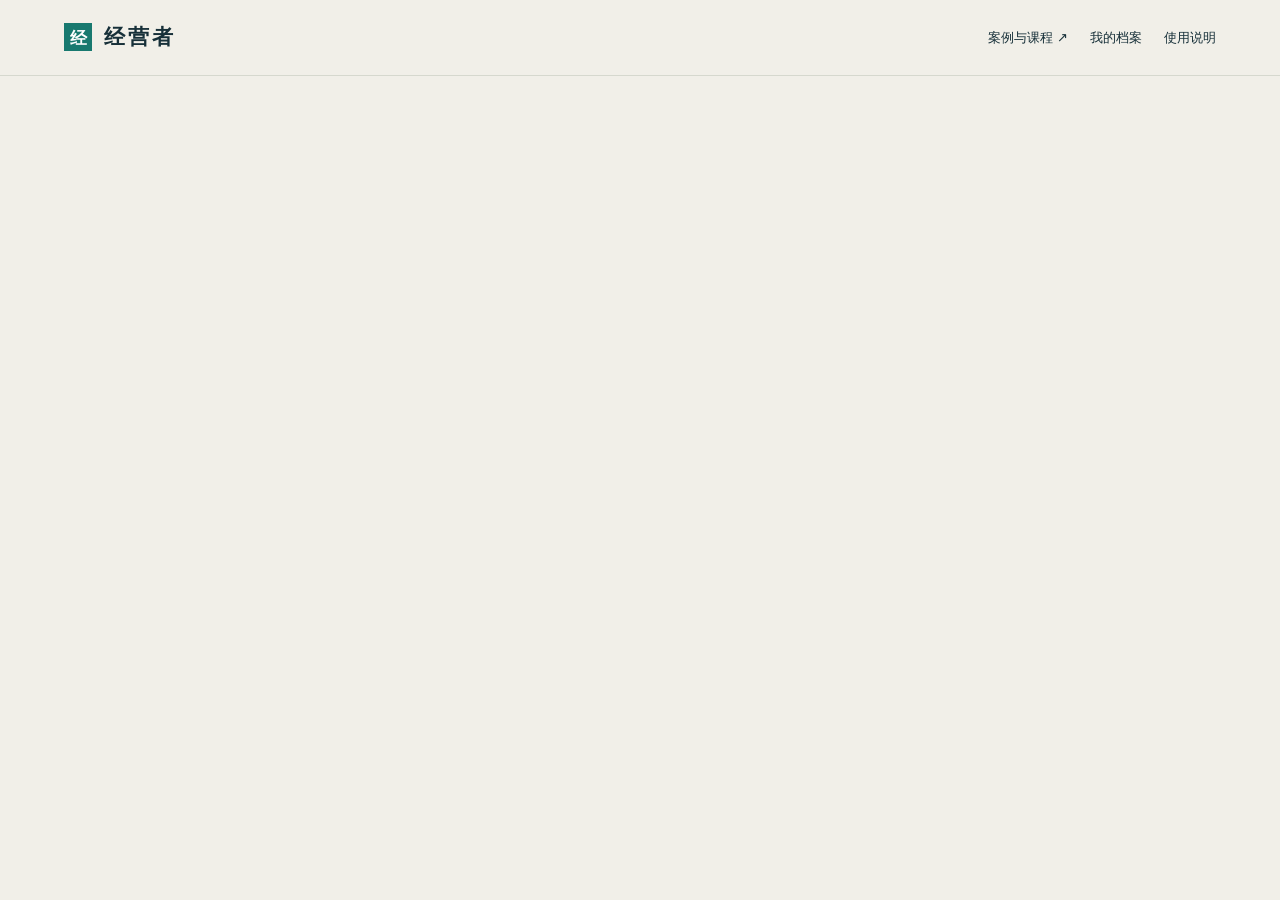
==== commit fabb03d5: "Launch Business Command V3 immersive decision desk" ====
--- a/index.html
+++ b/index.html
@@ -1,22 +1,315 @@
-<!DOCTYPE html><html lang="zh-CN"><meta charset="utf-8"><meta name="viewport" content="width=device-width,initial-scale=1"><title>经营者 · 商业决策沙盘</title><style>
-:root{--bg:#101c1b;--panel:#1a2a28;--line:#35504b;--ink:#e8eee5;--muted:#9fb3a9;--gold:#edc77b}*{box-sizing:border-box}body{margin:0;background:var(--bg);color:var(--ink);font:16px/1.75 system-ui,'Microsoft Yahei',sans-serif}header{padding:20px 5vw;border-bottom:1px solid var(--line);display:flex;justify-content:space-between;gap:15px;flex-wrap:wrap}a{color:var(--gold)}main{max-width:1160px;padding:40px 30px;margin:auto}.kicker{letter-spacing:3px;color:var(--gold);font-size:12px}h1{font-size:clamp(32px,5vw,60px);line-height:1.2}h2{font-size:28px}h3{font-size:20px}.muted{color:var(--muted)}button{font:inherit;border:1px solid var(--line);border-radius:8px;background:var(--panel);color:var(--ink);padding:12px 20px;cursor:pointer}button:hover,button.selected{border-color:var(--gold);background:#374037}button.primary{background:var(--gold);color:#172521;font-weight:700}button:disabled{opacity:.4;cursor:not-allowed}.panel{padding:26px;border:1px solid var(--line);border-radius:14px;background:var(--panel);margin:22px 0}.grid{display:grid;grid-template-columns:repeat(3,1fr);gap:16px}.option{text-align:left;display:block;min-height:210px}.option strong{font-size:20px;display:block;margin-bottom:12px}.option small{display:block;color:var(--muted);margin-top:16px}label{display:block;margin:16px 0}input,textarea{font:inherit;background:#0e1c19;color:var(--ink);border:1px solid var(--line);border-radius:7px;padding:12px}input[type=number]{width:110px}textarea{width:100%;min-height:90px}.row{display:flex;gap:16px;align-items:center;flex-wrap:wrap}.timeline{display:flex;gap:12px}.timeline span{height:5px;flex:1;background:var(--line)}.timeline span.done{background:var(--gold)}.fact{border-left:2px solid var(--gold);padding-left:16px;margin:18px 0}.tag{color:var(--gold);font-size:12px}details{margin-top:20px}summary{cursor:pointer}footer{margin:40px 0;color:var(--muted);font-size:13px}table{width:100%;border-collapse:collapse}td,th{padding:12px;text-align:left;border-bottom:1px solid var(--line)}@media(max-width:760px){main{padding:25px 18px}.grid{grid-template-columns:1fr}.option{min-height:auto}table{font-size:13px}}
-</style><header><strong>经营者 / BUSINESS COMMAND</strong><nav><a href="library.html">进入案例与学习档案 ↗</a>　<button onclick="exportAll()">导出战绩</button></nav></header><main id="app"></main><script>
-const E={"id": "STR-0001", "version": 2, "title": "千团大战 · 活到下一轮", "subtitle": "2011 / 中国本地生活 / 三幕历史决策沙盘", "role": "你受命进入美团的经营决策席。你承担类似王兴的资源取舍职责；以下决策菜单为编辑设计，不是当年会议实录。", "sources": [{"id": "S1", "date": "2011-03-14", "title": "北京商报：过期包退计划（同期报道）", "url": "https://finance.ifeng.com/news/special/2011315/20110314/3655793.shtml"}, {"id": "S2", "date": "2011-07-07", "title": "新浪科技：B轮融资发布会（同期采访）", "url": "https://tech.sina.com.cn/i/2011-07-07/11005745178.shtml"}, {"id": "S3", "date": "2011-07-07", "title": "经济观察网：融资与广告策略（同期采访）", "url": "https://www.eeo.com.cn/2011/0707/205540.shtml"}, {"id": "S4", "date": "2011-11-11", "title": "新浪科技：IPO延迟（消息来源含匿名人士，原因未获独立证实）", "url": "https://tech.sina.com.cn/i/2011-11-11/09216306701.shtml"}, {"id": "S5", "date": "2012-06-21", "title": "北京青年报：拉手6月19日撤销申请", "url": "https://msn.finance.sina.com.cn/gdxw/20120621/0000998863.html"}, {"id": "S6", "date": "2014-02-21", "title": "王兴十年（回顾性人物报道，清华校友总会转载）", "url": "https://www.tsinghua.org.cn/info/1014/11230.htm"}], "scenes": [{"date": "2011-03-14", "title": "第一幕：信任的代价", "dispatch": "一份退款公告放在桌上。行业习惯将未消费的过期券留在平台。你的团队已经宣布返还这部分余额。增长团队仍在争取投入，财务需要知道你接下来优先守住什么。", "facts": ["美团已宣布过期包退，涉及此前未消费款项1000余万元人民币。[S1]", "本幕不提供真实现金余额、净烧钱速度或现金跑道；公开材料不足。"], "sourceIds": ["S1"], "question": "既定退款承诺已经存在，下一阶段你把哪个目标放在首位？", "options": [{"id": "growth", "name": "扩大触达", "text": "优先新增用户与城市触达；接受短期获客支出压力。", "tradeoff": "需要证明新增客户能留下来，并核对现金支出。"}, {"id": "trust", "name": "兑现服务", "text": "优先退款兑现、客户解释与商户交付；限制同期新增项目。", "tradeoff": "服务改善未必立刻带来规模，机会窗口也会收窄。"}, {"id": "reserve", "name": "保留选择", "text": "优先现金盘点、收支预测与储备；分阶段批准新增投入。", "tradeoff": "等待信息也有成本，谨慎可能错过优质商户。"}], "budgetLabel": "用100枚教学资源筹码表达本幕投入强度（不是公司真实现金）", "prediction": "在2011年7月底之前，美团是否会宣布完成新一轮融资？", "outcome": true, "resolution": "2011年7月7日，发布会宣布B轮5000万美元到账。[S2]", "history": "过期退款是本幕开始前已经公布的承诺，不是你选择后才发生。资料不足以还原当时所有预算讨论。", "backdrop": ["先理解生意：消费者先在线付款，再拿团购券去线下商户消费。平台把用户和商户连起来，收到钱与完成服务之间有时间差。", "你面对的不只是获客竞争。用户担心券买了不能用，商户担心客人来了、款却结不到。看起来同样是账上的钱，有的是资本，有的背后还挂着履约义务。", "本幕用“退款公告已经发出”作为起点。你不能撤回既定承诺来获得一个轻松答案。现在要决定的是：如何让承诺在资源分配里真正有位置。"], "reveal": {"actual": "美团已推出过期退款，并非只用低价吸引用户。[S1] 你的任务是在这个已发生的选择之上安排后续优先级，而不是重新决定退款政策。", "why": "经营分析：它放弃了一部分沉淀款带来的短期便利，换取对承诺可兑现的信任。关键区别是，把用户愿意第一次付款，和用户愿意长期相信平台，视作两个问题。该机制合理，但本幕没有实验数据证明退款单独带来了多少增长。", "insight": "原来，现金纪律不等于所有现金都攥住。属于用户承诺的款项被留住，账面可能更好看，经营信用却可能受损。", "feedback": {"growth": "你优先解决“更多人来”，但此刻要防的缺口是“来了以后是否兑现”。若新增用户走进同样的退款与交付问题，增长会放大问题。检查你的触发器是否包含履约或复购，而不只是拉新量。", "trust": "你把承诺兑现放到了前面，识别了信任约束。但“重视服务”仍不等于划算：你需要跟踪退款兑现、复购与交付成本，不能把任何服务支出都自动解释为长期投入。", "reserve": "你保留了机动空间，但需要区分自由资金与承诺款。若储备依赖延后兑现已承诺退款，它保住的可能只是账面；若先足额保障义务再限新增项目，则更能自洽。"}, "compare": ["扩大触达：在履约可靠时可能有效；这里需证明不会把未解决的服务问题规模化。", "兑现服务：与已公布方向一致，但必须检查效果，不能据历史方向认定所有投入都合理。", "保留选择：防止失血有价值；要先划清退款与结算义务，不能冻结所有经营动作。"], "bridge": "先把本幕的判断消化，再把日历翻到7月。下一幕新增融资消息；它是历史进程，不是系统奖励你的选择。", "ids": ["S1"]}}, {"date": "2011-07-07", "title": "第二幕：钱到了，仗怎么打", "dispatch": "新一轮融资已宣布完成。各条战线都在申请资源。这一刻，融资额是已知，下一轮融资是否容易仍是未知。请给出你愿意承担的投入节奏。", "facts": ["B轮融资5000万美元已到账；同期报道转述首轮资金尚未使用。[S2]", "截至5月底，开站接近100城，员工1800多人，均为当时公司披露口径。[S2]", "融资金额不是可自由支配现金余额，缺少商户结算、退款义务和净流出数据。"], "sourceIds": ["S2"], "question": "面对扩张需求，你选择哪条主路线？", "options": [{"id": "ads", "name": "集中买曝光", "text": "把新增投入集中于品牌与广告触达，争取先形成用户规模。", "tradeoff": "需要持续监测获客成本和复购，防止流量未转成经营贡献。"}, {"id": "service", "name": "经营能力优先", "text": "把新增投入放在服务、技术和人才，按城市表现逐步追加。", "tradeoff": "建设周期较长，对手可能先抢走显眼位置。"}, {"id": "cash", "name": "延长储备", "text": "降低新增承诺，先守结算和退款能力，再等待行业变化。", "tradeoff": "现金更充裕，但竞争位置也可能下降。"}], "budgetLabel": "本幕教学投入强度：0—100枚筹码（各幕独立，不模拟历史财务）", "prediction": "未来12个月内，拉手网会完成赴美IPO挂牌吗？", "outcome": false, "resolution": "2012年6月报道：拉手已于6月19日撤销上市申请。[S5]", "history": "同期采访报道美团不准备加入广告烧钱战；发布会列出的资金用途包括服务、技术、人才。[S2/S3] 这是主张与方向证据，不足以证明这些选择单独导致胜出。", "backdrop": ["融资新闻让团队暂时松了一口气，但增长申请并不会自动分出先后。新增城市、购买曝光、做产品与培训销售，都会争夺这笔钱。", "同样增加一笔销售额，可能来自一次性的折扣，也可能来自复购；同样一枚筹码，可能买来短暂流量，也可能形成组织能力。没有成本和留存数据，就不能只看表面热闹。", "你的任务不是预测美团最终会不会赢，而是在未知未来中给出投入节奏。你有资金，但不知道未来融资窗口能开多久。"], "reveal": {"actual": "美团当时公开表达不加入广告烧钱战，同时把服务、技术与人才列入资金用途。[S2/S3] 这是投入方式的取舍，不是停止获客。", "why": "经营分析：品牌曝光是否带来可留存、可盈利的需求，需要额外证据；资金既可用于追逐当期规模，也可保留以后行动的余地。真正该比较的是不同渠道的增量获客成本、复购和现金回收，而非“打广告/不打广告”的道德高下。", "insight": "原来，拿到钱之后最难的并不是敢不敢花，而是能否拒绝用对手的支出节奏替自己做预算。", "feedback": {"ads": "你的方案押注曝光能沉淀为客户资产。若只有新增用户、没有留存和贡献的验证，逻辑中缺了一环：买来注意力之后，谁为持续服务买单？这是一项待验证假设，不能仅凭后来历史给你判错。", "service": "你选择了与公开方向接近的投入，但仍需防止“能力建设”成为无法验证的口袋。应给出投入里程碑、期限与经营指标，而不是因为选中了历史方向就通过。", "cash": "你识别了融资不确定性。但把现金都保留下来，也可能错过经营建设。应说清保留资金覆盖什么义务、哪类项目仍可小额推进；防守不必等于全面停摆。"}, "compare": ["集中买曝光：可能占据心智，代价是回收不确定；需要渠道与复购验证。", "经营能力优先：可能改善长期效率，代价是见效慢；需要里程碑与停止线。", "延长储备：降低断粮风险，代价是错失部分增长；需要明确最低储备与可批准的投入。"], "bridge": "广告选择的机制已经摊开。现在进入11月：新情报只揭示IPO推迟，不提前告诉你最终结局。上一项事件预测仍留到终局结算。", "ids": ["S2", "S3"]}}, {"date": "2011-11-11", "title": "第三幕：寒意先到", "dispatch": "关于拉手IPO推迟的消息传到经营席。注意，它还没有被正式撤回。你的决定必须适用于“对手很快重启”与“窗口长期关闭”两种情景。", "facts": ["当日媒体报道拉手暂停路演并推迟IPO，仍有重启可能。[S4]", "报道含匿名消息，关于会计问题及举报原因的说法不能视为已定论。[S4]", "没有可靠证据证明某个核心城市出现补贴翻倍或商户独家买断，本局不加入这些桥段。"], "sourceIds": ["S4"], "question": "你如何把融资风险转化为下一阶段的行动？", "options": [{"id": "expand", "name": "加速抢位", "text": "趁对手不确定，争取商户与人才；设定投入上限和停止条件。", "tradeoff": "机会可能短暂，也可能把自己拖入不可逆支出。"}, {"id": "hold", "name": "守住经营", "text": "优先结算、退款与履约，放慢新增城市，保留机动资金。", "tradeoff": "更能承受坏情景，也可能让出份额。"}, {"id": "org", "name": "补齐组织", "text": "把优先级交给区域管理、销售质量与流程，扩张按能力放行。", "tradeoff": "组织投入见效慢，需要承担管理变革成本。"}], "budgetLabel": "本幕教学投入强度：0—100枚筹码", "prediction": null, "history": "回顾性报道记载：干嘉伟于2011年11月16日加入，随后调整区域管理体系。[S6] 这是事后资料，不能提前作为本幕情报。公开材料不足以确认当时是否正式比较过菜单中的所有方案。", "backdrop": ["对手的IPO出了变数。它可以被理解为抢位窗口，也可以是整个行业融资环境变差的警报。这两种解释会导向不同的行动。", "保留现金只是争取了时间。如果组织无法把资金转成稳定的商户供给和交付，等来的机会也未必接得住；反过来，没有现金约束的扩张也可能加速失血。", "这一幕要求你把战略落实到组织和节奏。不要提前把“上市推迟”当作竞争对手已经出局。"], "reveal": {"actual": "事后人物报道记载，干嘉伟于11月16日加入，并将区域管理从两个大区调整为八个。[S6，回顾性来源] 这是组织建设的实际动作，不能据此断言当时所有其他投入都停止了。", "why": "经营分析：扩大覆盖会增加信息传递、培训和质量控制的负担。增加管理层级的目的应是让区域经营有人负责、异常能被发现和纠正，而不是为层级本身付费。组织建设与机会性扩张可以互补，关键在承载能力和投入边界。", "insight": "原来，活过寒冬只是资格；能否接住机会，还取决于组织是否能把分散城市变成可管理的经营网络。", "feedback": {"expand": "你看到了窗口，但要检查能否承载。现金尚在、对手遇阻，都不等于新增城市会成功；若没有区域负责人、供给质量与单位经济性的门槛，窗口可能变成失控扩张的借口。", "hold": "你防范了外部风险，却要检查是否把融资不确定性等同于所有建设都应该推迟。即使放慢城市扩张，也可以改善现有区域管理，否则只是延长同一套低效系统的寿命。", "org": "你找到了组织约束，与报道中的动作接近。但不能把增加大区数量当作成功原因本身。需要明确谁负责、信息怎样上行、经营异常怎样处理，再验证这些改变是否改善交付。"}, "compare": ["加速抢位：抓机会有道理，须有承载能力门槛，不能把对手困难当作自己的能力。", "守住经营：防止失血有道理，但不应自动排除提升效率的建设。", "补齐组织：有实际动作证据支持；效果仍需数据验证，不能把历史重合当作因果证明。"], "bridge": "三次命令已经封存。下一步结算事件预测，并把你每幕选择中的关键假设汇总成一份可以带走的复盘。", "ids": ["S6"]}}], "debrief": "本局不是平行宇宙收益预测。你的选择会留下不同的资源与风险承诺，下一幕仍按真实历史时间推进。未建模的利润与市占率不会凭选择生成。训练目标：把现金义务、投入强度、证据限制和行动触发器连成决策。", "transfer": "映射到区域运营：司机供给、商户交付、补贴拉量与城市扩张争夺同一份资源。写出一个你现在业务里可以用明确停止线约束的小额试验。"};const KEY='business-command-v2';let state;try{state=JSON.parse(localStorage.getItem(KEY))||{runs:[],active:null}}catch{state={runs:[],active:null}}let choice=null,entered=Date.now();const esc=s=>String(s??'').replace(/[&<>"']/g,c=>({'&':'&amp;','<':'&lt;','>':'&gt;','"':'&quot;',"'":'&#39;'}[c]));
-function save(){try{localStorage.setItem(KEY,JSON.stringify(state))}catch{alert('保存失败，请立即导出战绩')}}
-function exportAll(){let a=document.createElement('a');a.href=URL.createObjectURL(new Blob([JSON.stringify({schemaVersion:2,episode:E.id,...state},null,2)],{type:'application/json'}));a.download='商业沙盘战绩.json';a.click();setTimeout(()=>URL.revokeObjectURL(a.href),2000)}
-function restore(file){if(!file)return;file.text().then(t=>{let d=JSON.parse(t);if(d.schemaVersion!==2||!Array.isArray(d.runs)||d.episode!==E.id)throw Error('格式不匹配');if(d.active&&(!Array.isArray(d.active.decisions)||d.active.decisions.length>3))throw Error('进度无效');if(confirm('恢复将覆盖本机沙盘战绩，请先导出。继续？')){state={runs:d.runs,active:d.active};save();render()}}).catch(e=>alert('恢复失败：'+e.message))}
-function begin(){state.active={id:Date.now().toString(),episode:E.id,version:E.version,startedAt:new Date().toISOString(),decisions:[]};choice=null;entered=Date.now();save();render()}
-function home(){document.getElementById('app').innerHTML=`<div class="kicker">沉浸式商业案例 · 首集体验版</div><h1>经营者，<br>这一次由你拍板。</h1><p class="muted">封存未来的信息，进入真实的商业关口。选择路线、承诺资源、押上判断，然后对照历史。</p><div class="panel"><span class="tag">STR-0001 · 战略 / 运营 / 资本</span><h2>千团大战 · 活到下一轮</h2><p>2011年，团购行业拥挤而躁动。你坐进美团经营决策席。新钱、退款承诺与销售组织，将三次考验你的选择。</p><div class="row"><button class="primary" onclick="begin()">接受任命 →</button>${state.active?'<button onclick="render()">继续本局</button>':''}</div><p class="muted">约15—20分钟 / 三幕逐幕讲评 / 两项可结算预测 / 无倒计时强迫</p></div><div class="grid"><div class="panel"><span class="tag">01 / 已可体验</span><h3>千团大战</h3><p>资金、信任与组织如何排兵布阵。</p></div><div class="panel"><span class="tag">02 / 待核验</span><h3>Managed by Q</h3><p>扩城市、加品类还是做密度？待补完整历史结果后开放。</p></div><div class="panel"><span class="tag">03 / 待核验</span><h3>平台收入的第二条路</h3><p>招聘冻结时，向哪端收费？不以虚构结局凑集数。</p></div></div><details><summary>恢复沙盘备份</summary><input aria-label="恢复沙盘备份" type="file" accept=".json" onchange="restore(this.files[0])"></details><footer>这是一集体验版，尚未按“三集齐备”标准开启日更。网页只将未来信息从正常流程隐藏，静态源码无法防止主动查看剧透。记录保存在当前浏览器，须导出备份。</footer>`}
-function render(){let r=state.active;if(!r)return home();if(r.pendingReview!==undefined&&r.pendingReview!==null)return revealScene(r.pendingReview);let i=r.decisions.length;if(i===E.scenes.length)return report();let s=E.scenes[i];choice=null;entered=Date.now();document.getElementById('app').innerHTML=`<div class="row"><button onclick="home()">← 指挥席</button><span class="kicker">${E.id} / ${s.date} / 情报截止此刻</span></div><h1>${s.title}</h1><div class="timeline">${E.scenes.map((_,n)=>`<span class="${n<=i?'done':''}"></span>`).join('')}</div><p class="muted">${i===0?E.role:'真实进程继续推进。你的上一幕选择已封存；本幕不会假装是它造成了历史事件。'}</p><div class="panel"><div class="tag">情报室 / 本幕新增</div><p>${s.dispatch}</p>${s.facts.map(f=>`<div class="fact">${esc(f)}</div>`).join('')}<details><summary>本幕来源与证据</summary>${E.sources.filter(x=>s.sourceIds.includes(x.id)).map(x=>`<p>[${x.id}] ${x.date} <a target="_blank" rel="noopener" href="${x.url}">${x.title}</a></p>`).join('')}</details></div><div class="panel"><div class="tag">进入现场 / 经营情境解释</div>${s.backdrop.map(t=>`<p>${t}</p>`).join('')}</div><h2>${s.question}</h2><p class="muted">选项是基于真实经营矛盾设计的教学备选，不声称是当年内部会议提案。</p><div class="grid">${s.options.map((o,n)=>`<button class="option" id="option${n}" onclick="pick(${n})"><strong>${o.name}</strong>${o.text}<small>承担的代价：${o.tradeoff}</small></button>`).join('')}</div><form onsubmit="commit(event)"><div class="panel"><label>${s.budgetLabel}<br><input id="budget" aria-label="教学投入强度" type="number" min="0" max="100" step="1" required placeholder="0—100"></label><label>你的停止条件 / 什么证据会让你改变主意？<textarea id="reason" required minlength="8" placeholder="写一条具体的行动触发器……"></textarea></label>${s.prediction?`<div class="tag">单独押注 / 历史可结算事件</div><p>${s.prediction}</p><label>你认为“会发生”的概率（不是对路线的信心） <input id="prob" type="number" min="0" max="100" required placeholder="0—100"> %</label>`:'<p class="muted">本幕路线没有可验证的二元成败标签，不计算置信度得分。</p>'}</div><button id="commit" class="primary" type="submit" disabled>封存决策，揭晓本幕 →</button></form><footer>筹码是教学表达，不是历史金额；选择不触发伪造的市场份额或利润。自由文本保留给教练评价。</footer>`}
-function pick(n){choice=n;document.querySelectorAll('.option').forEach((e,k)=>e.classList.toggle('selected',k===n));document.getElementById('commit').disabled=false}
-function commit(ev){ev.preventDefault();if(choice===null)return;let r=state.active,s=E.scenes[r.decisions.length],b=Number(document.getElementById('budget').value),reason=document.getElementById('reason').value.trim(),prob=s.prediction?Number(document.getElementById('prob').value):null;if(!Number.isInteger(b)||b<0||b>100||reason.length<8||prob!==null&&(!Number.isFinite(prob)||prob<0||prob>100))return alert('请核对投入、条件与概率');r.decisions.push({scene:r.decisions.length,option:s.options[choice].id,budget:b,reason,probability:prob,elapsedMs:Date.now()-entered,at:new Date().toISOString()});r.pendingReview=r.decisions.length-1;save();render();window.scrollTo(0,0)}
-
-function diagnosis(i,d){let rev=E.scenes[i].reveal;return rev.feedback[d.option]||'旧版本选项：请参考本幕历史与路线比较。'}
-function revealScene(i){let s=E.scenes[i],d=state.active.decisions[i],rv=s.reveal,o=s.options.find(o=>o.id===d.option);document.getElementById('app').innerHTML=`<div class="kicker">本幕揭晓 / ${s.date} / 暂停推进</div><h1>先别翻页。<br>看清这一步的取舍。</h1><div class="panel"><span class="tag">你的决策已封存</span><h2>${esc(o?.name||d.option)}</h2><p>教学投入 ${d.budget}/100</p><p>你的改变条件：${esc(d.reason)}</p></div><div class="panel"><span class="tag">01 / 当事人实际做了什么</span><h2>${s.title}</h2><p>${rv.actual}</p></div><div class="panel"><span class="tag">02 / 为什么这样做</span><p>${rv.why}</p><div class="fact"><strong>${rv.insight}</strong></div></div><div class="panel"><span class="tag">03 / 对照你选的路线</span><p>${esc(diagnosis(i,d))}</p><p class="muted">这是基于选项的风险诊断，不是对你内心动机的认定。自由文本完整批改仍需教练。</p>${d.budget>=80?'<p>你还选择了高投入强度：请检查上面的停止条件能否在大部分资源花完前触发。</p>':d.budget<=20?'<p>你选择了低投入强度：请检查计划在这个强度下是否仍能完成承诺，而不是只表达谨慎。</p>':''}</div><div class="panel"><span class="tag">04 / 逐条比较其余路线</span>${rv.compare.map(t=>`<p>${t}</p>`).join('')}<p class="muted">以上为经营分析；不是当事人逐条否决提案的会议纪要。</p></div><details><summary>本幕证据</summary>${E.sources.filter(x=>rv.ids.includes(x.id)).map(x=>`<p>[${x.id}] <a href="${x.url}" target="_blank" rel="noopener">${x.title}</a></p>`).join('')}</details><div class="panel"><h3>这一幕，你会修正哪一个假设？</h3><textarea id="reflection" placeholder="可写：我原本假设……，现在需要先验证……">${esc(d.reflection||'')}</textarea><p>${rv.bridge}</p><button class="primary" onclick="continueScene()">${i===2?'完成复盘，打开总战报':'我已理解，继续真实进程'} →</button><p class="muted">阅读节奏由你掌握，可留空继续。不会用强制等待增加时长。</p></div>`}
-function continueScene(){let r=state.active;if(r.pendingReview===undefined||r.pendingReview===null)return;let d=r.decisions[r.pendingReview];d.reflection=document.getElementById('reflection').value.trim();d.reviewedAt=new Date().toISOString();delete r.pendingReview;save();render();window.scrollTo(0,0)}
-
-function report(){let r=state.active;let scored=r.decisions.filter(d=>d.probability!==null),loss=scored.reduce((v,d)=>v+(d.probability/100-Number(E.scenes[d.scene].outcome))**2,0)/scored.length;let pct=Math.round((1-loss)*100);document.getElementById('app').innerHTML=`<div class="kicker">AFTER ACTION REVIEW / ${E.id}</div><h1>战役结束。<br>现在，打开历史档案。</h1><div class="grid"><div class="panel"><div class="tag">预测表现</div><h2>${pct} / 100</h2><p>100 × (1 − 平均Brier损失)</p></div><div class="panel"><div class="tag">样本边界</div><h2>${scored.length} 个事件</h2><p>单局预测表现，不代表已测得稳定校准度。</p></div><div class="panel"><div class="tag">决策质量</div><h2>逐幕诊断已生成</h2><p>已按所选路线指出假设缺口；自由文本仍待教练复核。</p></div></div>${r.decisions.map((d,i)=>{let s=E.scenes[i],o=s.options.find(o=>o.id===d.option);return `<div class="panel"><span class="tag">${s.date}</span><h2>${s.title}</h2><p>你的命令：${o.name} · 教学投入 ${d.budget}/100</p><p>触发器：${esc(d.reason)}</p><p class="muted">本幕停留约${Math.round(d.elapsedMs/1000)}秒（含阅读/离开页面时间，不用于能力评分）。</p>${s.prediction?`<p>你给“发生”${d.probability}%概率；实际：${s.outcome?'发生':'未发生'}。</p><p>${s.resolution}</p>`:''}<h3>历史对照</h3><p>${s.history}</p><h3>这一选择最需要检查的假设</h3><p>${esc(diagnosis(i,d))}</p><p>你在揭晓后记录的修正：${esc(d.reflection||'未记录')}</p><p>机会与代价：${o.tradeoff}</p></div>`}).join('')}<div class="panel"><h2>把这仗带回自己的城市</h2><p>${E.transfer}</p><p class="muted">${E.debrief}</p><button onclick="downloadReview()">下载完整教练复盘包</button> <button onclick="finish()">归档战报</button></div><details><summary>史料档案 · 已解锁</summary>${E.sources.map(x=>`<p>[${x.id}] ${x.date} <a href="${x.url}" target="_blank" rel="noopener">${x.title}</a></p>`).join('')}<p>未证实并排除：14个月跑道、10城补贴翻倍、当年某核心城市独家买断。2013份额“过半”涉及具体月份与不同口径，本集不使用该数。</p></details>`}
-function downloadReview(){let text='# STR-0001 教练复盘包\n请严评我的决策依据、停止条件和资源取舍。不要因为与历史路线不同就扣分，不用后来结果证明当年必然正确。最后只留一个改进动作。两项预测Brier只算本局表现，不算稳定校准。\n'+JSON.stringify({episode:E,run:state.active},null,2);let a=document.createElement('a');a.href=URL.createObjectURL(new Blob([text],{type:'text/markdown'}));a.download='STR-0001-复盘包.md';a.click();setTimeout(()=>URL.revokeObjectURL(a.href),2000)}
-function finish(){if(!state.runs.some(r=>r.id===state.active.id))state.runs.push({...state.active,finishedAt:new Date().toISOString()});state.active=null;save();home()}
+<!doctype html><html lang="zh-CN"><head><meta charset="utf-8"><meta name="viewport" content="width=device-width,initial-scale=1"><meta name="theme-color" content="#102c35"><meta name="description" content="进入2011年的经营决策席，翻阅材料、签下命令、逐幕对照历史。独立运行的个人商学院。"><title>经营者｜千团大战 · 下一笔钱</title><style>
+:root{--bg:#f1efe8;--paper:#fcfaf5;--ink:#173039;--muted:#657575;--line:#d6d8ce;--teal:#18796f;--gold:#d0a452;--dark:#102c35;--red:#a84931}*{box-sizing:border-box}body{margin:0;background:var(--bg);color:var(--ink);font:16px/1.8 system-ui,-apple-system,'Microsoft Yahei',sans-serif}button,input,textarea{font:inherit}button,a{touch-action:manipulation}button{cursor:pointer}button:disabled{cursor:not-allowed;opacity:.45}button:focus-visible,a:focus-visible,input:focus-visible,textarea:focus-visible,summary:focus-visible{outline:3px solid #cb8036;outline-offset:4px}a{color:inherit;text-decoration:none}h1,h2,h3,p{margin:0}h1,h2,h3{line-height:1.35}h1,h2,.serif{font-family:'Songti SC','Noto Serif CJK SC','SimSun',serif}header{height:76px;display:flex;align-items:center;justify-content:space-between;padding:0 5vw;border-bottom:1px solid var(--line);gap:16px}header .brand{font-size:21px;font-weight:800;letter-spacing:3px;display:flex;gap:12px;align-items:center}.brand i{width:28px;height:28px;background:var(--teal);display:grid;place-items:center;color:white;font-size:17px;font-style:normal;letter-spacing:0}nav{display:flex;gap:22px;font-size:13px;align-items:center}.plain{border:0;background:none;color:inherit;padding:0;font-size:inherit}.wrap{max-width:1280px;margin:auto;padding:36px 5vw 70px}.eyebrow{font-size:11px;font-weight:650;letter-spacing:2px;text-transform:uppercase;color:var(--teal)}.muted{color:var(--muted)}.small{font-size:12px}.hero{display:grid;grid-template-columns:1fr 1.04fr;min-height:470px;margin:0 -5vw;padding:38px 5vw 28px;gap:40px}.hero h1{font-size:clamp(42px,5.2vw,74px);letter-spacing:-2px;margin:20px 0}.hero h1 em{font-style:normal;color:var(--teal)}.hero p{max-width:440px;color:var(--muted);font-size:15px}.btn{border:1px solid var(--line);padding:12px 21px;background:transparent;color:var(--ink);font-size:14px;border-radius:3px;display:inline-flex;align-items:center;justify-content:center;gap:18px}.btn:hover{border-color:var(--teal);background:#e4ebe2}.btn.primary{background:var(--teal);color:white;border-color:var(--teal)}.btn.primary:hover{background:#116256}.actions{display:flex;flex-wrap:wrap;gap:12px;margin-top:25px}.stamp{font-size:10px;letter-spacing:2px;border:1px solid currentColor;padding:4px 8px;display:inline-block;color:var(--red)}.city{position:relative;align-self:center;aspect-ratio:1.2;background:var(--dark);border-radius:5px;overflow:hidden;box-shadow:0 20px 40px #122d351c}.city svg{width:100%;height:100%}.city-label{position:absolute;top:25px;left:25px;color:#9eb9b7;letter-spacing:2px;font-size:10px}.city-caption{position:absolute;bottom:20px;left:25px;color:#c6d3ca;font-size:11px}.city .number{position:absolute;top:46px;left:25px;font:42px Georgia;color:#f3e9cd}.pulse{animation:pulse 4s ease-in-out infinite}@keyframes pulse{50%{opacity:.35}}.ribbon{display:grid;grid-template-columns:repeat(4,1fr);border-top:1px solid var(--line);border-bottom:1px solid var(--line);margin:20px 0 42px}.ribbon>div{padding:18px 20px;border-right:1px solid var(--line)}.ribbon>div:first-child{padding-left:0}.ribbon>div:last-child{border:0}.ribbon b{display:block;font-size:15px}.ribbon span{font-size:11px;color:var(--muted)}.intro{display:grid;grid-template-columns:1.35fr 1fr;gap:65px;margin-bottom:35px}.intro p{margin-top:18px}.intro h2{font-size:30px}.paper{background:var(--paper);border:1px solid var(--line);padding:28px;border-radius:4px}.paper p+p{margin-top:16px}.margin-note{border-left:2px solid var(--gold);padding:0 0 0 20px;margin:24px 0;font-size:14px}.note{font-size:12px;color:var(--muted);margin-top:20px}.notice{font-size:12px;border-top:1px solid var(--line);padding-top:18px;margin-top:25px;color:var(--muted)}.progress{display:flex;align-items:center;gap:12px;margin-bottom:32px;font-size:12px;color:var(--muted)}.progress .line{height:1px;background:var(--line);flex:1}.progress .active{color:var(--teal);font-weight:700}.layout{display:grid;grid-template-columns:235px minmax(0,1fr);gap:38px}.rail{border-right:1px solid var(--line);padding-right:26px}.rail h3{font-size:24px;margin:13px 0}.rail .meter{margin-top:26px;padding-top:18px;border-top:1px solid var(--line)}.rail .meter b{display:block;font-size:14px;margin:6px 0}.rail small{color:var(--muted);display:block}.rail .chapter{margin-top:28px;color:var(--muted);font-size:12px}.chapter>div{margin:15px 0}.chapter .now{color:var(--teal);font-weight:700}.stage h1{font-size:clamp(30px,3.3vw,47px);white-space:pre-line;margin:12px 0 20px}.lede{font-size:16px;line-height:1.95;max-width:750px}.tension{margin:22px 0 28px;padding-left:20px;border-left:2px solid var(--gold);font-size:15px}.section-head{display:flex;justify-content:space-between;align-items:baseline;gap:14px;margin:32px 0 14px}.section-head h2{font-family:inherit;font-size:18px}.tabs{display:grid;grid-template-columns:repeat(3,1fr);gap:10px}.tab{border:1px solid var(--line);background:#e9e9df;text-align:left;padding:14px 16px;color:var(--ink);border-radius:4px 4px 0 0;font-size:14px}.tab[aria-selected=true]{background:var(--paper);border-bottom:2px solid var(--teal)}.tab span{font-size:10px;color:var(--muted);display:block}.dossier{min-height:240px;border:1px solid var(--line);border-top:0;padding:25px 30px;background:var(--paper)}.dossier h3{font-size:25px;margin:9px 0 16px}.dossier p{white-space:pre-line;font-size:15px}.dossier .note{font-size:11px}.choice{display:grid;grid-template-columns:35px 1fr;gap:14px;text-align:left;width:100%;background:var(--paper);border:1px solid var(--line);border-radius:4px;padding:20px;margin:12px 0;color:var(--ink)}.choice:hover{border-color:var(--teal)}.choice[aria-pressed=true]{border:2px solid var(--teal);padding:19px;background:#eaf0e8}.choice .letter{font:25px Georgia;color:var(--teal)}.choice strong{display:block;font-size:17px;margin-bottom:7px}.choice p{font-size:14px}.choice small{display:block;color:var(--muted);margin-top:10px}.order{margin-top:24px;padding:25px;background:#e3e9e1;border-top:3px solid var(--teal)}.order label{display:block;font-weight:600;font-size:14px;margin:20px 0 8px}textarea{width:100%;border:1px solid #bdc9bf;padding:13px;background:var(--paper);color:var(--ink);border-radius:3px;resize:vertical;min-height:100px}input[type=range]{width:100%;accent-color:var(--teal)}.range-row{display:flex;justify-content:space-between;font-size:12px}.status{font-size:12px;color:var(--red);margin-top:12px;min-height:22px}.seal{background:var(--dark);color:#eef1e7;padding:26px;border-radius:4px;margin:24px 0}.seal .eyebrow{color:#a3c3b9}.seal blockquote{font-size:17px;margin:18px 0;white-space:pre-wrap}.seal .muted{color:#aec1bc}.reveal{padding:28px;border:1px solid var(--line);background:var(--paper);margin:18px 0}.reveal h2{font-size:27px;margin:10px 0 18px}.reveal p{margin:13px 0}.insight{font-family:'SimSun',serif;font-size:24px;color:var(--teal);line-height:1.6;margin:30px 0;padding:22px 0;border-top:1px solid var(--line);border-bottom:1px solid var(--line)}.alternatives{display:grid;grid-template-columns:repeat(3,1fr);gap:12px}.alternative{padding:20px;background:#e7e8de;border-top:2px solid var(--line);font-size:13px}.alternative.chosen{border-top-color:var(--teal)}.alternative h3{font-size:15px;margin-bottom:12px}.source-list a{text-decoration:underline;text-underline-offset:3px}.source-list{font-size:12px;color:var(--muted);margin-top:20px}.source-list p{margin:8px 0}details{margin:18px 0}summary{cursor:pointer;font-size:13px}.history-card{border-top:1px solid var(--line);padding:25px 0}.history-card h3{font-size:21px;margin:10px 0}.history-card p{margin-top:12px}.pill{font-size:11px;color:var(--teal);border:1px solid #a5b9ac;border-radius:20px;padding:3px 10px}.toast{position:fixed;bottom:25px;left:50%;transform:translateX(-50%);padding:12px 22px;background:var(--dark);color:white;border-radius:4px;z-index:10;font-size:13px;max-width:90vw}.footer{font-size:11px;color:var(--muted);margin-top:55px;border-top:1px solid var(--line);padding-top:20px;display:flex;gap:12px;justify-content:space-between;flex-wrap:wrap}dialog{background:var(--paper);color:var(--ink);border:1px solid var(--line);padding:30px;max-width:600px;width:90vw;max-height:85vh;overflow:auto}dialog::backdrop{background:#102c35b0}dialog h2{font-size:25px;margin-bottom:18px}dialog .btn{margin-top:15px}input[type=file]{max-width:100%}@media(max-width:800px){header{height:auto;min-height:68px;padding:16px 5vw}nav{gap:12px}.brand span{font-size:17px}nav a{display:none}.hero{grid-template-columns:1fr;gap:28px;padding-top:15px}.hero h1{font-size:51px}.city{max-height:320px;aspect-ratio:1.6;width:100%}.ribbon{grid-template-columns:1fr 1fr}.ribbon>div:nth-child(3){padding-left:0}.intro{grid-template-columns:1fr;gap:24px}.layout{grid-template-columns:1fr;gap:22px}.rail{border-right:0;border-bottom:1px solid var(--line);padding:0 0 18px}.rail .chapter,.rail .meter{display:none}.rail h3{display:inline;margin:0 12px;font-size:18px}.rail .eyebrow{display:inline}.rail>small{margin-top:8px}.stage h1{font-size:34px}.alternatives{grid-template-columns:1fr}.dossier{padding:22px;min-height:290px}.tab{padding:11px}.progress{gap:7px;font-size:10px}.paper,.reveal{padding:22px}.wrap{padding-top:24px}.section-head{align-items:flex-start}.small{font-size:11px}}@media(prefers-reduced-motion:reduce){*{animation:none!important;scroll-behavior:auto!important}}@media print{header,.actions,.btn,nav,.tabs,.footer{display:none!important}body{background:white}.wrap{padding:0}.layout{display:block}.rail{display:none}.seal{color:black;background:#eee}.seal .muted,.seal .eyebrow{color:#444}.history-card{break-inside:avoid}}
+</style></head><body><header><a class="brand" href="./" aria-label="经营者首页"><i>经</i><span>经营者</span></a><nav><a href="library.html">案例与课程 ↗</a><button class="plain" onclick="showRecords()">我的档案</button><button class="plain" onclick="showAbout()">使用说明</button></nav></header><main class="wrap" id="app"></main><dialog id="modal"></dialog><div id="announce" role="status" aria-live="polite"></div><script>
+const E={
+  "id": "STR-0001",
+  "version": 3,
+  "title": "千团大战：下一笔钱",
+  "sources": [
+    {
+      "id": "S1",
+      "date": "2011-03-14",
+      "title": "北京商报：过期包退计划（同期报道）",
+      "url": "https://finance.ifeng.com/news/special/2011315/20110314/3655793.shtml"
+    },
+    {
+      "id": "S2",
+      "date": "2011-07-07",
+      "title": "新浪科技：B轮融资发布会（同期采访）",
+      "url": "https://tech.sina.com.cn/i/2011-07-07/11005745178.shtml"
+    },
+    {
+      "id": "S3",
+      "date": "2011-07-07",
+      "title": "经济观察网：融资与广告策略（同期采访）",
+      "url": "https://www.eeo.com.cn/2011/0707/205540.shtml"
+    },
+    {
+      "id": "S4",
+      "date": "2011-11-11",
+      "title": "新浪科技：IPO延迟（消息来源含匿名人士，原因未获独立证实）",
+      "url": "https://tech.sina.com.cn/i/2011-11-11/09216306701.shtml"
+    },
+    {
+      "id": "S5",
+      "date": "2012-06-21",
+      "title": "北京青年报：拉手6月19日撤销申请",
+      "url": "https://msn.finance.sina.com.cn/gdxw/20120621/0000998863.html"
+    },
+    {
+      "id": "S6",
+      "date": "2014-02-21",
+      "title": "王兴十年（回顾性人物报道，清华校友总会转载）",
+      "url": "https://www.tsinghua.org.cn/info/1014/11230.htm"
+    }
+  ],
+  "scenes": [
+    {
+      "date": "2011 · 03",
+      "eyebrow": "第一幕 / 一张没有消费的券",
+      "title": "钱已经收到了。\n生意结束了吗？",
+      "scene": "把时间拨回2011年3月，退款政策公布前的教学回放。你坐在美团经营者的位置：消费者先付钱购买团购券，随后到线下商家消费。网站上的支付完成了，线下的服务却可能还没有开始。",
+      "tension": "现在，一类钱留在平台上：券过期了，消费者没有消费。你要决定，平台怎样处理这类钱。它关系到的不只是一笔支出，还有你准备向消费者出售什么样的承诺。",
+      "known": "预付款团购模式",
+      "unknown": "自由现金、净流出、退款后的复购变化",
+      "dossiers": [
+        {
+          "name": "消费者",
+          "tag": "角色视角 · 教学演绎",
+          "title": "我买的，是一次服务。",
+          "body": "“券已经过期，我确实没去。但这笔钱，难道就没有办法处理了？”\n对消费者而言，付款和得到服务是两件事。有人会提出退款，有人不会。他们会不会再买，材料没有告诉你。",
+          "note": "这段台词用于呈现利益冲突，不是真实投诉记录。"
+        },
+        {
+          "name": "增长团队",
+          "tag": "角色视角 · 教学演绎",
+          "title": "同一笔资源，也可以带来新客。",
+          "body": "“我们当然希望消费者满意。但如果马上推出全面退款，系统、客服和资金都要跟上。把同样的力量用来做新的团购，我们也许可以拉来更多用户。”\n他们要求你考虑兑现新承诺所挤占的其他工作。",
+          "note": "这是待检验的经营主张，没有提供获客与退款回报的比较数据。"
+        },
+        {
+          "name": "资金备忘",
+          "tag": "机制材料 · 非公司账簿",
+          "title": "没有消费的券，怎么结清？",
+          "body": "团购把线上收款与线下消费分开。不同结算规则会影响平台什么时候向商户付款，退款规则又会改变平台对用户的义务。\n本案没有拿到当期完整协议和现金明细。你不能从“款在账上”直接推算可自由投入的金额。",
+          "note": "本幕不提供虚构的现金跑道。政策发布日期前的具体会议无法还原，决策菜单为教学重构。"
+        }
+      ],
+      "question": "你会批准哪一种过期券处理方案？",
+      "options": [
+        {
+          "id": "claims",
+          "name": "逐笔申请，审核退款",
+          "pitch": "先建立申请渠道，核验后处理；暂不承诺对所有过期未消费券统一退款。",
+          "cost": "现金支出可能分散，但用户要承担申请与等待成本。",
+          "assumption": "个案处理能以较低成本解决主要不满。",
+          "test": "如果大量未申请用户同样流失，少量投诉并不能证明政策有效。",
+          "challenge": "你降低的是服务问题，还是仅仅降低了被看见的问题？"
+        },
+        {
+          "id": "refund",
+          "name": "建立统一过期退款政策",
+          "pitch": "把退款变成明确规则，配套系统与客服，对未消费款按规则退回。",
+          "cost": "需要承担退款支出和履约建设；回头客是否因此增加，尚不确定。",
+          "assumption": "确定的退款承诺值得它的资金与执行成本。",
+          "test": "即使复购没有明显增加，你是否仍有足够依据支持这项承诺？",
+          "challenge": "“对客户好”还不是完整预算，你给兑现承诺安排了什么资源？"
+        },
+        {
+          "id": "terms",
+          "name": "先按现有条款处理",
+          "pitch": "暂不新增普遍退款承诺，改善购买说明和到期提醒，再决定是否改变政策。",
+          "cost": "减少新增承诺，但已产生的不满可能延续；条款的法律适用仍需审查。",
+          "assumption": "更清晰的说明与提醒可以解决主要问题。",
+          "test": "如果理解条款的人仍不愿再买，仅优化说明可能不够。",
+          "challenge": "你解决的是信息误解，还是消费者不接受这种交易关系？"
+        }
+      ],
+      "actual": "美团在2011年3月推出过期退款。同期北京商报报道涉及此前未消费款项1000余万元；2014年人物回顾也记载了该政策与资金影响。[S1/S6]",
+      "why": "人物报道将这一选择解释为争取消费者信任与口碑。它是一项关于长期交易关系的判断，并非已经证明“每退一元就能赚回更多”。历史资料没有给出可用于归因的对照实验。",
+      "insight": "少留一笔钱，可能是在建立下一次交易的条件。账面留存与可持续生意，不是同一个目标。",
+      "compare": [
+        "逐笔申请能控制执行节奏，但申请门槛也会筛掉不愿交涉的用户，不能只看已解决投诉。",
+        "统一政策把承诺从个案变成规则，但系统兑现、资金准备与效果检验都不能省。",
+        "条款与提醒可以减少误会，却未必改变用户对交易公平性的感受。"
+      ],
+      "bridge": "退款政策成为承诺。新的问题随之而来：还要继续获客、拓展商户、建设团队。把日历翻到7月，一笔融资到账——现在，关于钱怎么花的争论会更大。",
+      "sources": [
+        "S1",
+        "S6"
+      ]
+    },
+    {
+      "date": "2011 · 07 · 07",
+      "eyebrow": "第二幕 / 钱到账以后",
+      "title": "你终于有钱了。\n要按谁的节奏花？",
+      "scene": "美团宣布B轮5000万美元融资完成，资金已到账。成立一年多，公司披露截至5月底已在近100个城市开站、员工1800多人。你面对的已不是一间办公室，而是一张分散在各地的经营网络。[S2]",
+      "tension": "如果新钱只停在账户上，团队会问增长机会在哪里；如果快速铺出去，你得回答花出去之后能留下什么。这次你要批准的，是获客与建设的主方向。",
+      "known": "5000万美元 / 本轮融资",
+      "unknown": "各渠道获客成本、留存、城市贡献",
+      "dossiers": [
+        {
+          "name": "融资通报",
+          "tag": "同期报道 · S2",
+          "title": "资金到账，不等于问题解决。",
+          "body": "2011年7月7日融资发布会：阿里巴巴领投，另有机构跟投。报道转述首轮资金尚未使用。\n这是融资与公开表述，不是经本课程审计的自由现金余额。不同币种、商户结算与退款义务也未完整列出。",
+          "note": "公司披露的销售预期不是已经实现的收入或利润，本幕不把它当业绩。"
+        },
+        {
+          "name": "城市一线",
+          "tag": "利益冲突 · 教学演绎",
+          "title": "商户问：你能带来多少人？",
+          "body": "“每次谈商户，我们都要证明自己能带来顾客。只有后台能力，没有人知道我们，怎么签单？”\n前线希望得到能被商户看见的支持。你需要决定：是买来广泛知名度，还是以更接近购买的渠道触达客户。",
+          "note": "不是当年现场对话。真实历史中的广告争论将在签批后展示。"
+        },
+        {
+          "name": "投入清单",
+          "tag": "教学议案 · 无虚构金额",
+          "title": "三个都能花钱的地方。",
+          "body": "品牌广告：先让更多人认识平台，再争取交易。\n交易获客与交付：在已有购买意图的人群中获客，同时改善商户服务。\n现金储备：减少当下承诺，为未来变局留下余地。\n三者都可能有价值，本幕缺少能直接排出回报高低的数据。",
+          "note": "你决定优先级，不是假装能计算一个未经提供数据支持的最优预算。"
+        }
+      ],
+      "question": "你把新增投入的主方向放在哪里？",
+      "options": [
+        {
+          "id": "ads",
+          "name": "品牌曝光优先",
+          "pitch": "推进大范围品牌投放，给各地销售统一的知名度支持。",
+          "cost": "覆盖面大，但从看到广告到复购之间仍有缺口。",
+          "assumption": "品牌认知能以可接受成本转化为交易与留存。",
+          "test": "如果曝光上涨而有效新客没有增加，你愿意何时停投？",
+          "challenge": "你的依据能证明客户资产增加，还是只能证明更多人见过广告？"
+        },
+        {
+          "id": "direct",
+          "name": "交易获客与交付优先",
+          "pitch": "优先可跟踪的购买渠道及商户服务建设，逐项验证再追加。",
+          "cost": "触达可能更窄，前线也可能认为品牌声量不足。",
+          "assumption": "接近交易的获客方式能留下更好的单位贡献。",
+          "test": "若低成本渠道规模受限、无法支撑增长，何时改变组合？",
+          "challenge": "能追踪并不自动等于增量，原本就会购买的人也可能被算进效果。"
+        },
+        {
+          "id": "reserve",
+          "name": "新增投入暂缓放行",
+          "pitch": "先核清资金义务与现有城市表现，再分批审批新增预算。",
+          "cost": "保留机动空间，但已有资金无法自动形成竞争位置。",
+          "assumption": "等待所得的信息价值，大于错过窗口的成本。",
+          "test": "哪一项信息一旦查明，你就必须放行，不能继续无限等待？",
+          "challenge": "你给团队的是一条可执行的审批门槛，还是一个没有期限的“再看看”？"
+        }
+      ],
+      "actual": "美团公开列出的资金用途包括服务、技术和人才。[S2] 同期采访报道其不准备加入广告烧钱战。[S3] 事后报道记载了其购买搜索关键词和导航渠道的做法。[S6]",
+      "why": "回顾性材料给出的解释，是更重视靠近购买环节的触达，并保留资金。这并非“完全不打广告”。我们可以确认所报道的渠道取舍，不能把它简化成品牌广告永远无效。",
+      "insight": "历史里的分歧不是“花钱还是不花钱”，而是为哪一段转化付钱，以及用什么证据继续付钱。",
+      "compare": [
+        "品牌曝光可能帮助销售、积累认知；缺少增量与留存验证时，它也可能成为竞争性加码。",
+        "交易渠道更容易观察转化；但归因、容量和服务承载决定它能不能扩大。",
+        "储备保留选择权；只有明确了重新放行的条件，储备才不会变成长期停滞。"
+      ],
+      "bridge": "你已经签下投入方向。四个月后，一条对手的消息传来。它看起来像机会，也可能意味着你所处的整个行业都将更难融资。",
+      "sources": [
+        "S2",
+        "S3",
+        "S6"
+      ]
+    },
+    {
+      "date": "2011 · 11 · 11",
+      "eyebrow": "第三幕 / 机会来了，谁接得住",
+      "title": "对手慢下来了。\n你的组织准备好了吗？",
+      "scene": "媒体报道拉手网暂停路演、推迟赴美IPO。注意，此刻是推迟，不是最终撤销；关于具体原因的说法包含匿名消息，不能直接当作已经查明的事实。[S4]",
+      "tension": "假如商户、人才或区域机会真的松动，你会冲上去吗？你能不能把新机会交给一个能执行的组织，而不只是把新的目标交给更多人？下一张命令，关系到扩张的承载方式。",
+      "known": "IPO推迟 / 非最终结局",
+      "unknown": "融资窗口持续时间、各区域承载能力",
+      "dossiers": [
+        {
+          "name": "市场快讯",
+          "tag": "同期报道 · S4",
+          "title": "一条消息，两个方向。",
+          "body": "拉手IPO进程受阻，会影响其融资节奏；这不代表它已经退出竞争。\n同期报道也记录了业内对融资和商户信心的担忧。那是受访者的判断，不是所有投资人已经停止投资的证据。",
+          "note": "没有给你对手现金余额，不可推算对手还能活几个月。"
+        },
+        {
+          "name": "区域负责人",
+          "tag": "角色视角 · 教学演绎",
+          "title": "给我城市，也要给我支撑。",
+          "body": "“如果现在有机会，我们能不能接？新的商户谁带，新的销售谁教，服务出问题谁来纠正？”\n多一个城市，意味着多一组当地关系和日常执行。总部看见总量，不等于已经看见每个城市的异常。",
+          "note": "这是规模化运营的情境设问，不是对美团当时具体故障的指控。"
+        },
+        {
+          "name": "组织议案",
+          "tag": "教学议案 · 尚未揭晓历史",
+          "title": "你要改变哪一种工作？",
+          "body": "把力量放在争取新商户与人才：机会短暂，先争取位置。\n把力量放在守住现有履约与结算：先降低外部冲击的伤害。\n把力量放在区域管理与销售训练：先建立扩大业务的承载能力。",
+          "note": "三条路线可以组合；本轮要求你明确谁优先，哪项工作必须让位。"
+        }
+      ],
+      "question": "下一阶段，哪一项工作优先拿到团队的精力？",
+      "options": [
+        {
+          "id": "expand",
+          "name": "先抢商户与人才",
+          "pitch": "设定边界后主动争取机会，让现有团队承担接入。",
+          "cost": "行动快，但新业务可能超过管理和交付能力。",
+          "assumption": "现有组织可以承接增加的业务复杂度。",
+          "test": "若新增业务持续挤压老客户交付，你会如何缩小范围？",
+          "challenge": "对手变弱，是外部机会；你接得住，是另一项需要证据的判断。"
+        },
+        {
+          "id": "hold",
+          "name": "先稳现有经营",
+          "pitch": "放慢新增动作，优先履约、退款与商户结算。",
+          "cost": "对坏情景更有准备，也可能错过结构性机会。",
+          "assumption": "当前最大的损失风险来自资金与履约波动。",
+          "test": "如果现有履约已经稳定，你还会用什么条件限制所有新增动作？",
+          "challenge": "你保护了今天的生意，是否也安排了让明天更有效率的工作？"
+        },
+        {
+          "id": "org",
+          "name": "先建区域指挥体系",
+          "pitch": "明确区域负责人，配套销售训练、经营反馈与异常处理，再放行扩张。",
+          "cost": "调整需要时间，也会占用正在做业务的人。",
+          "assumption": "管理承载是限制业务扩大的关键环节。",
+          "test": "如果只是增加会议与层级，经营没有改善，何时调整方案？",
+          "challenge": "你批准的是新的组织图，还是可以追责、反馈和纠偏的运行方式？"
+        }
+      ],
+      "actual": "回顾性人物报道记载，干嘉伟于2011年11月16日加入美团，随后调整区域管理，把两个大区分为八个。[S6] 这证明了组织建设动作，不能证明其他工作全被停止。",
+      "why": "把范围分小、责任明确，可能改善信息传递和执行。这个机制解释了组织投入为什么值得考虑；但增加大区数量本身不是成功的充分条件，我们没有一组能隔离该调整效果的实验数据。",
+      "insight": "资金让你有资格继续竞争，组织决定你能不能把一次机会变成反复做到的能力。",
+      "compare": [
+        "抢位能利用短暂机会；没有接入门槛，可能同时损伤新增和存量业务。",
+        "守住经营有价值；如果连效率改进也停下，就只是延长原有问题。",
+        "区域管理有历史动作支持；价值要落在责任、反馈与执行，不能由组织名称证明。"
+      ],
+      "bridge": "历史继续往前走，你的三次判断留在桌上。现在不按“像不像王兴”算分，而是检查你自己说过的理由、愿意承担的代价，以及下一次会如何改变。",
+      "sources": [
+        "S4",
+        "S6"
+      ]
+    }
+  ]
+};
+const KEY='business-command-v3', $=id=>document.getElementById(id), esc=s=>String(s??'').replace(/[&<>"']/g,c=>({'&':'&amp;','<':'&lt;','>':'&gt;','"':'&quot;',"'":'&#39;'}[c]));let db={schemaVersion:3,episode:E.id,runs:[],active:null},saveWarning=false;
+try{let v=JSON.parse(localStorage.getItem(KEY));if(v&&validDB(v))db=v}catch{saveWarning=true}
+function validRun(r){return r&&typeof r.id==='string'&&Array.isArray(r.decisions)&&r.decisions.length<=3&&r.decisions.every((d,i)=>E.scenes[i].options.some(o=>o.id===d.option)&&typeof d.reason==='string'&&typeof d.stop==='string'&&typeof d.reflection==='string'&&Number.isFinite(d.confidence)&&d.confidence>=0&&d.confidence<=100)&&Number.isInteger(r.index)&&r.index>=0&&r.index<=3&&['desk','reveal','report'].includes(r.phase)&&r.index===(r.phase==='reveal'?r.decisions.length-1:r.decisions.length)&&(r.phase!=='desk'||r.index<3)&&(r.phase!=='report'||r.index===3)&&r.drafts&&typeof r.drafts==='object'&&Object.entries(r.drafts).every(([k,d])=>['0','1','2'].includes(k)&&validDraft(d,Number(k)))}
+function validDraft(d,i){return d&&typeof d.reason==='string'&&typeof d.stop==='string'&&Number.isFinite(d.confidence)&&d.confidence>=0&&d.confidence<=100&&Number.isInteger(d.tab)&&d.tab>=0&&d.tab<3&&Array.isArray(d.read)&&d.read.every(n=>Number.isInteger(n)&&n>=0&&n<3)&&(d.option===null||E.scenes[i].options.some(o=>o.id===d.option))}
+function validDB(v){return v.schemaVersion===3&&v.episode===E.id&&Array.isArray(v.runs)&&v.runs.every(validRun)&&(!v.active||validRun(v.active))}
+function save(){try{localStorage.setItem(KEY,JSON.stringify(db));return true}catch{saveWarning=true;notify('本机保存失败，请从“我的档案”导出备份。');return false}}
+function notify(t){$('announce').innerHTML='<div class="toast">'+esc(t)+'</div>';setTimeout(()=>$('announce').innerHTML='',4500)}
+function top(){window.scrollTo({top:0,behavior:'instant'});$('app').setAttribute('tabindex','-1');$('app').focus({preventScroll:true})}
+function footer(){return '<footer class="footer"><span>个人商学院 / 真实商业 · 独立判断</span><span>V3.0 · 无需会员或AI接口 · 进度保存在当前浏览器</span></footer>'}
+function city(){let blocks='';for(let r=0;r<9;r++)for(let c=0;c<9;c++){let x=135+(c-r)*23,y=115+(c+r)*12,h=8+((r*13+c*7)%5)*6;blocks+=`<path d="M${x} ${y}l17 9 -17 9 -17 -9z" fill="#34515a"/><path d="M${x-17} ${y+9}v${-h}l17 9v${h}z" fill="#456571"/><path d="M${x} ${y+18}v${-h}l17 -9v${h}z" fill="#28434d"/><path d="M${x-17} ${y+9-h}l17 -9 17 9 -17 9z" fill="${(r+c)%4===0?'#ae9463':'#68847d'}"/>`};return `<div class="city"><div class="city-label">一座城市，三种账本</div><div class="number">2011</div><svg viewBox="-100 0 500 390" role="img" aria-label="抽象城市经营网络示意，非真实地理或经营数据"><defs><pattern id="grid" width="25" height="25" patternUnits="userSpaceOnUse"><path d="M25 0H0V25" fill="none" stroke="#749390" stroke-opacity=".1"/></pattern></defs><rect x="-100" width="500" height="390" fill="url(#grid)"/><g transform="translate(20 4)">${blocks}<path d="M-60 235L135 130 325 232M-35 265L136 175 290 260" fill="none" stroke="#dab76c" stroke-width="2" opacity=".7"/><g class="pulse" fill="#ffe1a0"><circle cx="135" cy="130" r="5"/><circle cx="-35" cy="265" r="4"/><circle cx="290" cy="260" r="4"/></g></g></svg><div class="city-caption">顾客的承诺 / 商户的生意 / 平台的下一笔钱<br>概念示意 · 非历史地图</div></div>`}
+function home(){let active=db.active;$('app').innerHTML=`<section class="hero"><div><div class="eyebrow">商业纪实互动剧场 / 案卷 STR-0001</div><h1>千团大战<br><em>下一笔钱</em></h1><p>一家年轻的平台，一座座要拿下的城市。<br>钱从消费者、商户和投资人手中经过。<br>现在，你决定它流向哪里。</p><div class="actions"><button class="btn primary" onclick="${active?'render()':'begin()'}">${active?'回到决策桌':'进入 2011 年'} <span>↗</span></button>${active?'<button class="btn" onclick="restart()">重新入局</button>':''}</div><p class="note">三幕完整体验 · 约 20 分钟 · 可随时离开再继续</p></div>${city()}</section><section class="ribbon"><div><span>你的位置</span><b>美团经营决策席</b></div><div><span>你要面对</span><b>承诺 / 获客 / 组织</b></div><div><span>信息规则</span><b>只知道当时能知道的</b></div><div><span>你带走的</span><b>自己的判断与修正</b></div></section><section class="intro"><div><div class="eyebrow">在命令之前 / 先理解这门生意</div><h2 style="margin-top:12px">网站上的一笔成交，<br>线下才刚刚开始。</h2><p>消费者在线买券，商户在线下接待。平台要让两边愿意再来。销售谈下一个商户，产品让下一笔订单更顺利，客服接住兑现不了的承诺。每个岗位都有理由向你要资源。</p><p>你将站在王兴的经营决策位置，但不需要猜他“正确的答案”。你需要在信息不完整时，说明自己愿意承担什么，又准备在何时改变主意。</p><div class="margin-note">每幕先翻阅三份材料，再签下命令。历史随后揭封；你的理由会留在旁边，接受同一组事实的检验。</div></div><aside class="paper"><span class="stamp">角色档案 / 过去已知</span><h3 class="serif" style="font-size:24px;margin-top:18px">这不是第一次创业。</h3><p>回顾性人物报道记载，王兴在美团之前经历过校内网出售与饭否停服。这里仅取2011年以前的经历，不把后来结果带进决策。[S6]</p><p>2010年3月，美团成立。[S2] 这一次，互联网产品之外，还有真实商户、线下服务和需要持续运转的城市团队。</p><p class="note">角色处境由历史材料改编；界面中的会议、台词与选项均为教学演绎，并非当事人会议实录。</p></aside></section><div class="notice">本集训练资源取舍：把熟悉的城市与渠道经营经验，迁移到新的商业模式。目标是为现实业务与自己的小额项目建立判断依据，而不是在模拟里追求无代价增长。${saveWarning?' <strong>浏览器存储不可用或记录损坏，请注意导出。</strong>':''}</div>${footer()}`}
+function begin(){db.active={id:String(Date.now()),episode:E.id,version:3,startedAt:new Date().toISOString(),phase:'desk',index:0,drafts:{},decisions:[]};save();render()}
+function restart(){if(confirm('当前进度会保留在档案中，然后开始新局。继续？')){if(db.active)db.runs.push({...db.active,archivedAt:new Date().toISOString(),incomplete:db.active.decisions.length<3});begin()}}
+function draft(){let r=db.active;return r.drafts[r.index]||(r.drafts[r.index]={option:null,reason:'',stop:'',confidence:60,read:[],tab:0})}
+function shell(content){let r=db.active,i=Math.min(r.index,2),s=E.scenes[i];return `<div class="progress"><span class="active">入局</span><span class="line"></span>${['承诺','获客','组织'].map((x,k)=>`<span class="${k<=i?'active':''}">${String(k+1).padStart(2,'0')} ${x}</span><span class="line"></span>`).join('')}<span class="${r.phase==='report'?'active':''}">复盘</span></div><div class="layout"><aside class="rail"><div class="eyebrow">经营决策桌</div><h3 class="serif">${s.date}</h3><small>STR-0001 / 千团大战</small><div class="meter"><span class="eyebrow">已经知道</span><b>${s.known}</b></div><div class="meter"><span class="eyebrow">仍未知道</span><small>${s.unknown}</small></div><div class="chapter"><div class="now">${r.phase==='desk'?'● 阅读材料 → 签批命令':r.phase==='reveal'?'● 命令已封存 → 历史揭封':'● 三幕结束 → 整理判断'}</div><div>下一幕情报尚未开放</div></div><div class="meter"><button class="plain small" onclick="home();top()">← 返回封面，保留进度</button></div></aside><section class="stage">${content}</section></div>${footer()}`}
+function render(){if(!db.active)return home();if(db.active.phase==='desk')desk();else if(db.active.phase==='reveal')reveal();else report();top()}
+function dossierHTML(s,d){let x=s.dossiers[d.tab];return `<div class="eyebrow">${x.tag}</div><h3 class="serif">${x.title}</h3><p>${x.body}</p><p class="note">${x.note}</p>`}
+function desk(){let r=db.active,s=E.scenes[r.index],d=draft();if(!d.read.includes(d.tab))d.read.push(d.tab);save();$('app').innerHTML=shell(`<div class="eyebrow">${s.eyebrow}</div><h1>${s.title}</h1><p class="lede">${s.scene}</p><p class="tension">${s.tension}</p><div class="section-head"><h2>桌上的三份材料</h2><span id="readcount" class="small muted">已打开 ${d.read.length}/3 · 可反复查阅</span></div><div class="tabs" role="tablist" aria-label="决策材料">${s.dossiers.map((x,k)=>`<button id="tab${k}" class="tab" role="tab" aria-controls="dossier" aria-selected="${d.tab===k}" onclick="openDossier(${k})"><span>材料 0${k+1} ${d.read.includes(k)?'· 已打开':''}</span>${x.name}</button>`).join('')}</div><article id="dossier" class="dossier" role="tabpanel" aria-labelledby="tab${d.tab}">${dossierHTML(s,d)}</article><div class="section-head"><h2>你的签批</h2><span class="small muted">三个方案均为教学设计</span></div><h3 style="font-size:20px;margin-bottom:18px">${s.question}</h3>${s.options.map((o,k)=>`<button class="choice" id="opt${k}" aria-pressed="${d.option===o.id}" onclick="choose(${k})"><span class="letter">${'ABC'[k]}</span><span><strong>${o.name}</strong><p>${o.pitch}</p><small>要承担的代价 / ${o.cost}</small></span></button>`).join('')}<div class="order"><div class="eyebrow">给团队的一句话 / 将原样进入复盘</div><label for="reason">为什么签这条命令？你愿意承担什么代价？</label><textarea id="reason" placeholder="用你的话说，不需要术语。" oninput="writeDraft('reason',this.value)">${esc(d.reason)}</textarea><label for="stop">看到什么具体变化，你会改变命令？</label><textarea id="stop" placeholder="留下一个能让你改主意的条件。" oninput="writeDraft('stop',this.value)">${esc(d.stop)}</textarea><label for="confidence">你对这条路线的把握：<output id="confidenceOut">${d.confidence}%</output></label><input id="confidence" type="range" min="0" max="100" step="5" value="${d.confidence}" oninput="writeDraft('confidence',Number(this.value));$('confidenceOut').textContent=this.value+'%'" aria-label="决策把握百分比"><div class="range-row muted"><span>尚在试探</span><span>较有把握</span><span>非常确定</span></div><p class="note">这是自报把握，不能直接当作事件概率计算校准得分。</p><div id="formstatus" class="status" role="status"></div><button class="btn primary" onclick="commit()">签下命令，打开历史 ↗</button></div>`)}
+function openDossier(k){let d=draft(),s=E.scenes[db.active.index];d.tab=k;if(!d.read.includes(k))d.read.push(k);save();$('dossier').innerHTML=dossierHTML(s,d);$('dossier').setAttribute('aria-labelledby','tab'+k);s.dossiers.forEach((x,j)=>{$('tab'+j).setAttribute('aria-selected',j===k);$('tab'+j).innerHTML=`<span>材料 0${j+1} ${d.read.includes(j)?'· 已打开':''}</span>${x.name}`});$('readcount').textContent=`已打开 ${d.read.length}/3 · 可反复查阅`}
+function choose(k){let d=draft(),s=E.scenes[db.active.index];d.option=s.options[k].id;s.options.forEach((o,j)=>$('opt'+j).setAttribute('aria-pressed',j===k));save()}
+function writeDraft(k,v){draft()[k]=v;save()}
+function commit(){let r=db.active,d=draft();if(!d.option||d.reason.trim().length<4||d.stop.trim().length<4){$('formstatus').textContent='请选定路线，并留下你的理由和改变命令的条件（各至少4个字）。';return}if(d.read.length<3){$('formstatus').textContent='还有材料未打开。先听完三方意见，再签下命令。';return}r.decisions.push({...d,signedAt:new Date().toISOString(),reflection:'',selfCheck:null});r.phase='reveal';save();render()}
+function sources(ids){return `<details class="source-list"><summary>本幕史料与证据边界（原文可能含后续剧情）</summary>${ids.map(id=>{let x=E.sources.find(x=>x.id===id);return `<p>[${id}] ${x.date} <a href="${x.url}" target="_blank" rel="noopener noreferrer">${x.title} ↗</a></p>`}).join('')}<p>同期报道、当事人主张和事后回顾不等于完整内部档案。资料未记录全部备选方案，本页的替代路线比较属于教练分析。</p></details>`}
+function reveal(){let r=db.active,s=E.scenes[r.index],d=r.decisions[r.index],o=s.options.find(x=>x.id===d.option);$('app').innerHTML=shell(`<div class="eyebrow">命令已封存 / 第 ${r.index+1} 幕逐幕对照</div><h1>先别急着往下走。<br>看看你刚才押注了什么。</h1><div class="seal"><div class="eyebrow">你的命令 / ${esc(o.name)} / 把握 ${d.confidence}%</div><blockquote>“${esc(d.reason)}”</blockquote><p class="small muted">你承诺的改变条件：${esc(d.stop)}</p></div><article class="reveal"><div class="eyebrow">01 / 历史揭封</div><h2>当事人实际做了什么</h2><p>${s.actual}</p><div class="eyebrow" style="margin-top:25px">02 / 为什么这样做</div><p>${s.why}</p>${sources(s.sources)}</article><div class="insight">${s.insight}</div><article class="reveal"><div class="eyebrow">03 / 你的路线，最需要经受这一问</div><h2>${o.challenge}</h2><p><b>这条路线依赖的假设：</b>${o.assumption}</p><p><b>把你的理由放到这个情境中：</b>${o.test}</p><p class="note">以上是根据所选路线生成的对照，不是对自由文字的AI评分。若你的原话已处理这个风险，应保留你的论证，不因历史路线不同而判错。</p><label for="reflection" style="display:block;margin:20px 0 8px">你要保留或修正哪一点？ <span class="small muted">选填，自动保存</span></label><textarea id="reflection" placeholder="我原先认为……现在我会保留／调整……" oninput="reflect(this.value)">${esc(d.reflection)}</textarea><div class="actions"><button class="btn" aria-pressed="${d.selfCheck==='covered'}" onclick="selfCheck('covered')">我的原判断已考虑</button><button class="btn" aria-pressed="${d.selfCheck==='revise'}" onclick="selfCheck('revise')">我需要修正</button><span id="selfstatus" class="small muted">${d.selfCheck==='covered'?'已记录：原判断已考虑':d.selfCheck==='revise'?'已记录：需要修正':''}</span></div></article><div class="section-head"><h2>另外两条路，为什么也会有人选？</h2></div><div class="alternatives">${s.options.map((x,k)=>`<div class="alternative ${x.id===d.option?'chosen':''}"><span class="eyebrow">${'ABC'[k]} ${x.id===d.option?'你的选择':''}</span><h3>${x.name}</h3><p>${s.compare[k]}</p></div>`).join('')}</div><div class="paper" style="margin-top:28px"><div class="eyebrow">下一封来信</div><p style="margin-top:12px">${s.bridge}</p><p class="note">后续按真实历史推进，不把历史结果伪装成你的选择造成的结果。</p><div class="actions"><button class="btn primary" onclick="advance()">${r.index<2?'我已看完，进入下一幕 →':'整理我的决策档案 →'}</button></div></div>`)}
+function reflect(v){db.active.decisions[db.active.index].reflection=v;save()}
+function selfCheck(v){db.active.decisions[db.active.index].selfCheck=v;save();$('selfstatus').textContent=v==='covered'?'已记录：原判断已考虑':'已记录：需要修正';document.querySelectorAll('[onclick^="selfCheck"]').forEach(b=>b.setAttribute('aria-pressed',b.getAttribute('onclick').includes(v)))}
+function advance(){let r=db.active;r.decisions[r.index].reviewedAt=new Date().toISOString();r.index++;r.phase=r.index===3?'report':'desk';if(r.index===3)r.completedAt=new Date().toISOString();save();render()}
+function report(){let r=db.active;$('app').innerHTML=`<div class="eyebrow">个人经营档案 / STR-0001 / 三幕已完成</div><h1 style="font-size:46px;margin:20px 0">留下你的判断，<br>而不只是历史答案。</h1><p class="lede muted">三次命令都已封存。这里不以“和王兴选得一样”给你高分；你的理由、改变条件和修正，才是之后可以复测的东西。</p><div class="ribbon"><div><span>已签命令</span><b>3 / 3</b></div><div><span>自报需要修正</span><b>${r.decisions.filter(d=>d.selfCheck==='revise').length} 幕</b></div><div><span>已写复盘</span><b>${r.decisions.filter(d=>d.reflection.trim()).length} 幕</b></div><div><span>文字判断质量</span><b>待教练复核</b></div></div>${r.decisions.map((d,k)=>{let s=E.scenes[k],o=s.options.find(x=>x.id===d.option);return `<article class="history-card"><span class="eyebrow">${s.eyebrow}</span><h3>${esc(o.name)} <span class="pill">把握 ${d.confidence}%</span></h3><p><b>你的理由：</b>${esc(d.reason)}</p><p><b>改变条件：</b>${esc(d.stop)}</p><div class="margin-note"><b>这条路线的检验：</b>${o.test}</div><p><b>你的修正：</b>${esc(d.reflection||'未填写，不推断你已掌握。')}</p><details><summary>重看本幕历史与解释</summary><p>${s.actual}</p><p>${s.why}</p></details></article>`}).join('')}<section class="paper" style="margin-top:30px"><div class="eyebrow">只带走一个动作 / 回到你自己的城市</div><h2 style="margin-top:12px">给下一笔真实投入，写下改变条件。</h2><p style="margin-top:15px">从城市拓展、渠道补贴或小额项目中选一项。写清：准备投入什么，看到什么证据就追加，看到什么就停止。只用你能够承受损失的试验规模。</p><textarea style="margin-top:18px" aria-label="唯一改进动作" placeholder="我准备在……投入……；若……则追加；若……则停止。" oninput="db.active.action=this.value;save()">${esc(r.action||'')}</textarea><div class="actions"><button class="btn primary" onclick="downloadReport()">下载可阅读复盘 HTML ↓</button><button class="btn" onclick="exportData()">备份记录 JSON ↓</button><button class="btn" onclick="window.print()">打印 / PDF</button><button class="btn" onclick="archive()">归档，返回封面</button></div></section>${sources(E.sources.map(x=>x.id))}${footer()}`}
+function download(name,type,content){let url=URL.createObjectURL(new Blob([content],{type}));let a=document.createElement('a');a.href=url;a.download=name;a.click();setTimeout(()=>URL.revokeObjectURL(url),1000)}
+function exportData(){download('经营者-V3-完整记录.json','application/json',JSON.stringify(db,null,2))}
+function downloadReport(){let r=db.active;let content=`<!doctype html><meta charset="utf-8"><title>千团大战 · 我的复盘</title><style>body{max-width:800px;margin:40px auto;padding:20px;font:17px/1.9 system-ui;color:#173039}article{border-top:1px solid #ccc;margin:25px 0;padding:20px 0}h1,h2{line-height:1.4}p{white-space:pre-wrap}</style><h1>千团大战 · 我的决策档案</h1><p>完成于 ${esc(r.completedAt||'未完成')}。此文件可离线阅读，无需任何会员。</p>`;r.decisions.forEach((d,k)=>{let s=E.scenes[k],o=s.options.find(x=>x.id===d.option);content+=`<article><h2>${s.eyebrow} · ${o.name}</h2><p>把握：${d.confidence}%</p><p>我的理由：${esc(d.reason)}</p><p>改变条件：${esc(d.stop)}</p><p>历史动作：${s.actual}</p><p>依据与解释：${s.why}</p><p>路线检验：${o.test}</p><p>我的修正：${esc(d.reflection||'未填写')}</p></article>`});content+=`<h2>唯一改进动作</h2><p>${esc(r.action||'未填写')}</p><h2>交给任意AI或教练</h2><p>请引用我的原话和案例证据，评价财务口径、证据边界、机会成本与停止条件。不得只因和历史选择相同加分，不根据选项推断我的心理。先指出已处理和未处理的风险，最后只留一个改进动作。我的把握不是可结算事件概率，不计算Brier分。</p><h2>资料</h2>`+E.sources.map(x=>`<p>[${x.id}] ${x.date} <a href="${x.url}">${x.title}</a></p>`).join('');download('STR-0001-我的复盘.html','text/html',content)}
+function archive(){db.runs.push({...db.active});db.active=null;save();home();top();notify('已归档，可在“我的档案”中重看。')}
+function modal(html){$('modal').innerHTML=html+'<div><button class="btn" onclick="$(\'modal\').close()">关闭</button></div>';$('modal').showModal()}
+function showAbout(){modal(`<h2>你的个人商学院</h2><p>本集可以直接在浏览器使用，无需ChatGPT会员、登录或AI接口。断网也可以使用已下载的完整HTML文件。</p><p class="note">当前浏览器保存进度；更换设备或清理浏览器前，请导出JSON备份。不会自动云同步。本地文件方式的存储能力取决于浏览器，请保留备份。</p><p class="note">历史、当事人主张与教学演绎分别标记。逐路线反馈不冒充自由文字评分。公开静态网页按界面封印剧情，但源代码不能阻止主动查看后续内容。</p><div class="actions"><button class="btn primary" onclick="downloadOffline()">下载离线完整单页 ↓</button><button class="btn" onclick="exportData()">导出记录 ↓</button></div>`)}
+function downloadOffline(){let clean=document.documentElement.cloneNode(true);clean.querySelector('#app').innerHTML='';clean.querySelector('#modal').innerHTML='';clean.querySelector('#modal').removeAttribute('open');clean.querySelector('#announce').innerHTML='';download('经营者-千团大战-V3.html','text/html','<!doctype html>'+clean.outerHTML)}
+function showRecords(){let old=false;try{old=!!localStorage.getItem('business-command-v2')}catch{}modal(`<h2>我的决策档案</h2><p class="small muted">当前设备 · ${db.runs.length} 份归档 · ${db.active?'1 局进行中':'没有进行中的对局'}</p>${db.runs.map((r,k)=>`<div class="history-card"><b>${esc(new Date(r.startedAt).toLocaleString('zh-CN'))}</b><p>${r.decisions.length}/3 幕 ${r.incomplete?'· 未完成归档':''}</p><button class="btn" onclick="loadRun(${k})">打开记录</button></div>`).join('')}<div class="actions"><button class="btn" onclick="exportData()">导出全部V3记录</button>${old?'<button class="btn" onclick="exportLegacy()">导出旧版V2记录</button>':''}</div><p class="note"><a href="archive-v2.html">打开旧版 V2（继续旧对局） ↗</a></p><p class="note">导入会合并历史，并优先保留当前进行中的对局；不会覆盖旧版V2记录。</p><label class="small" for="backup">恢复V3备份</label><input id="backup" type="file" accept=".json,application/json" onchange="importData(this.files[0])">`)}
+function loadRun(k){if(db.active){notify('先完成或归档当前对局，再打开旧记录。');return}db.active=JSON.parse(JSON.stringify(db.runs[k]));db.runs.splice(k,1);save();$('modal').close();render()}
+function exportLegacy(){let raw=localStorage.getItem('business-command-v2');download('经营者-旧版V2原始备份.json','application/json',raw)}
+async function importData(file){if(!file)return;try{if(file.size>5e6)throw Error('文件过大');let v=JSON.parse(await file.text());if(!validDB(v))throw Error('不是有效的V3记录');let ids=new Set([...db.runs.map(r=>r.id),db.active?.id]);for(let r of v.runs){if(!ids.has(r.id)){db.runs.push(r);ids.add(r.id)}}if(v.active&&!ids.has(v.active.id)){if(!db.active)db.active=v.active;else db.runs.push(v.active)}save();$('modal').close();render();notify('备份已合并，现有进度已保留。')}catch(e){notify('未导入：'+e.message)}}
 home();
-</script></html>+</script></body></html>
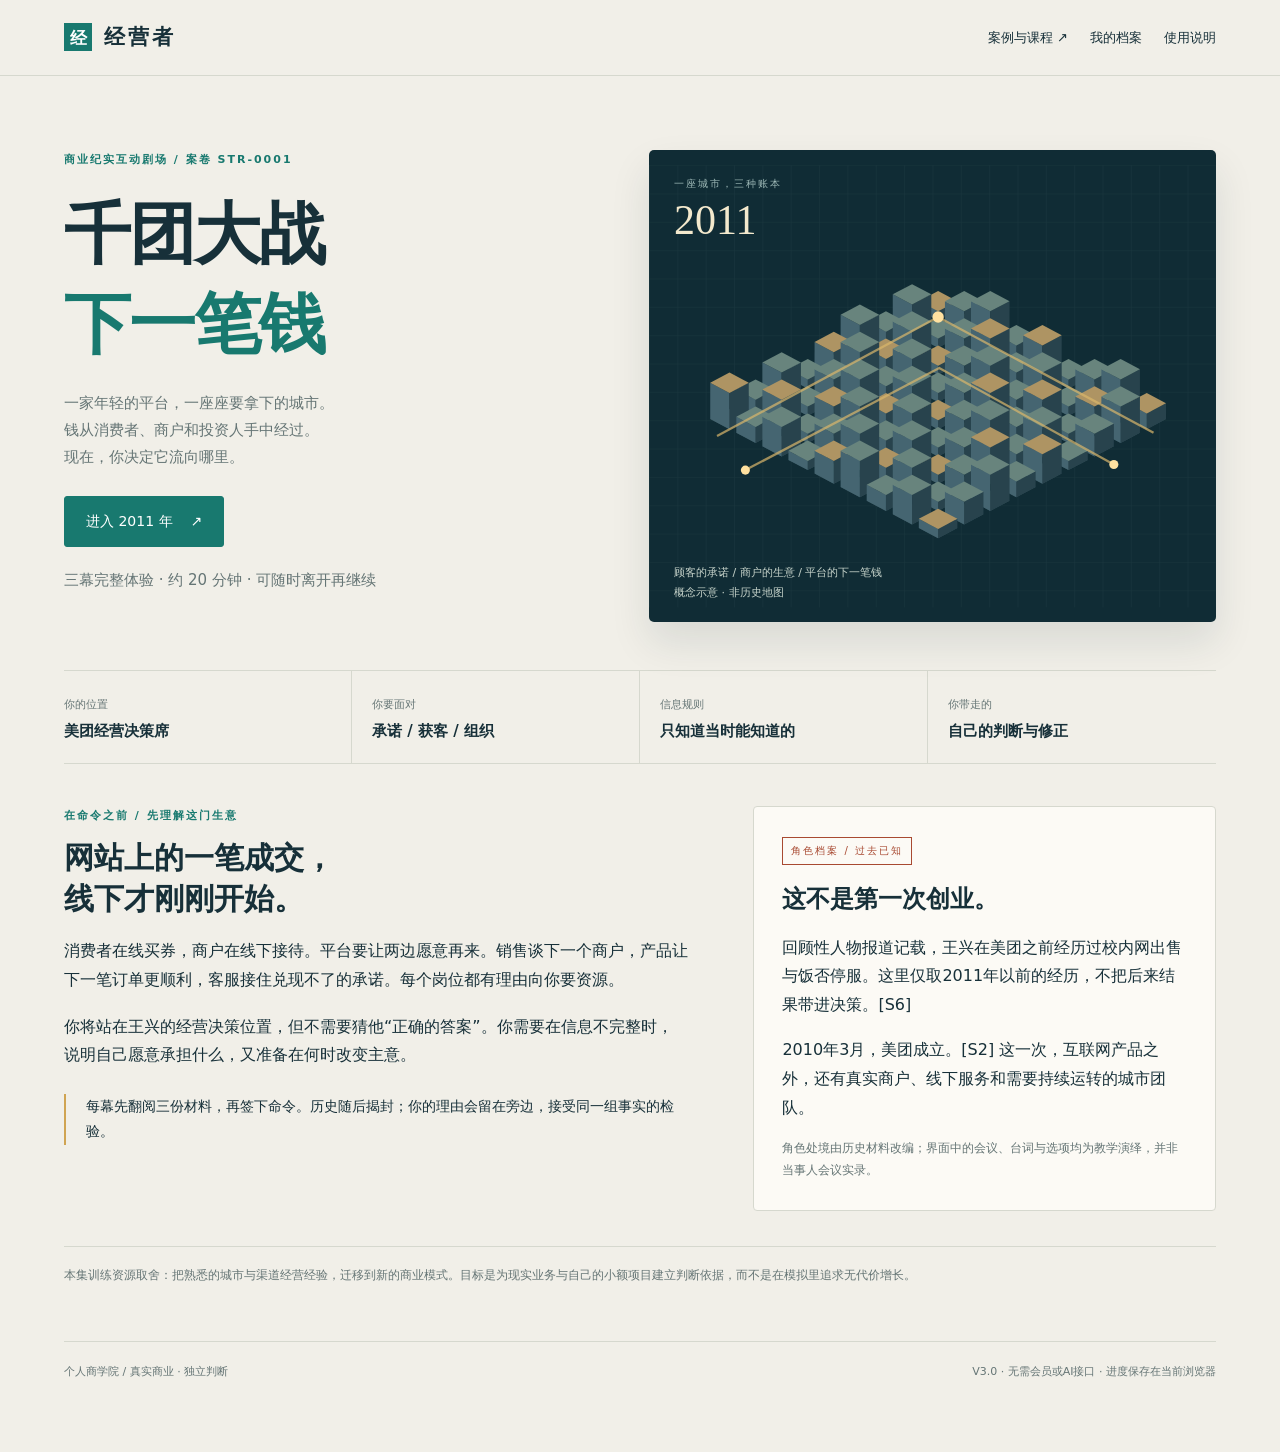
==== commit e3f97d67: "Fix browser window.top naming collision in V3 navigation" ====
--- a/index.html
+++ b/index.html
@@ -279,15 +279,15 @@
 function validDB(v){return v.schemaVersion===3&&v.episode===E.id&&Array.isArray(v.runs)&&v.runs.every(validRun)&&(!v.active||validRun(v.active))}
 function save(){try{localStorage.setItem(KEY,JSON.stringify(db));return true}catch{saveWarning=true;notify('本机保存失败，请从“我的档案”导出备份。');return false}}
 function notify(t){$('announce').innerHTML='<div class="toast">'+esc(t)+'</div>';setTimeout(()=>$('announce').innerHTML='',4500)}
-function top(){window.scrollTo({top:0,behavior:'instant'});$('app').setAttribute('tabindex','-1');$('app').focus({preventScroll:true})}
+function scrollStageTop(){window.scrollTo({top:0,behavior:'instant'});$('app').setAttribute('tabindex','-1');$('app').focus({preventScroll:true})}
 function footer(){return '<footer class="footer"><span>个人商学院 / 真实商业 · 独立判断</span><span>V3.0 · 无需会员或AI接口 · 进度保存在当前浏览器</span></footer>'}
 function city(){let blocks='';for(let r=0;r<9;r++)for(let c=0;c<9;c++){let x=135+(c-r)*23,y=115+(c+r)*12,h=8+((r*13+c*7)%5)*6;blocks+=`<path d="M${x} ${y}l17 9 -17 9 -17 -9z" fill="#34515a"/><path d="M${x-17} ${y+9}v${-h}l17 9v${h}z" fill="#456571"/><path d="M${x} ${y+18}v${-h}l17 -9v${h}z" fill="#28434d"/><path d="M${x-17} ${y+9-h}l17 -9 17 9 -17 9z" fill="${(r+c)%4===0?'#ae9463':'#68847d'}"/>`};return `<div class="city"><div class="city-label">一座城市，三种账本</div><div class="number">2011</div><svg viewBox="-100 0 500 390" role="img" aria-label="抽象城市经营网络示意，非真实地理或经营数据"><defs><pattern id="grid" width="25" height="25" patternUnits="userSpaceOnUse"><path d="M25 0H0V25" fill="none" stroke="#749390" stroke-opacity=".1"/></pattern></defs><rect x="-100" width="500" height="390" fill="url(#grid)"/><g transform="translate(20 4)">${blocks}<path d="M-60 235L135 130 325 232M-35 265L136 175 290 260" fill="none" stroke="#dab76c" stroke-width="2" opacity=".7"/><g class="pulse" fill="#ffe1a0"><circle cx="135" cy="130" r="5"/><circle cx="-35" cy="265" r="4"/><circle cx="290" cy="260" r="4"/></g></g></svg><div class="city-caption">顾客的承诺 / 商户的生意 / 平台的下一笔钱<br>概念示意 · 非历史地图</div></div>`}
 function home(){let active=db.active;$('app').innerHTML=`<section class="hero"><div><div class="eyebrow">商业纪实互动剧场 / 案卷 STR-0001</div><h1>千团大战<br><em>下一笔钱</em></h1><p>一家年轻的平台，一座座要拿下的城市。<br>钱从消费者、商户和投资人手中经过。<br>现在，你决定它流向哪里。</p><div class="actions"><button class="btn primary" onclick="${active?'render()':'begin()'}">${active?'回到决策桌':'进入 2011 年'} <span>↗</span></button>${active?'<button class="btn" onclick="restart()">重新入局</button>':''}</div><p class="note">三幕完整体验 · 约 20 分钟 · 可随时离开再继续</p></div>${city()}</section><section class="ribbon"><div><span>你的位置</span><b>美团经营决策席</b></div><div><span>你要面对</span><b>承诺 / 获客 / 组织</b></div><div><span>信息规则</span><b>只知道当时能知道的</b></div><div><span>你带走的</span><b>自己的判断与修正</b></div></section><section class="intro"><div><div class="eyebrow">在命令之前 / 先理解这门生意</div><h2 style="margin-top:12px">网站上的一笔成交，<br>线下才刚刚开始。</h2><p>消费者在线买券，商户在线下接待。平台要让两边愿意再来。销售谈下一个商户，产品让下一笔订单更顺利，客服接住兑现不了的承诺。每个岗位都有理由向你要资源。</p><p>你将站在王兴的经营决策位置，但不需要猜他“正确的答案”。你需要在信息不完整时，说明自己愿意承担什么，又准备在何时改变主意。</p><div class="margin-note">每幕先翻阅三份材料，再签下命令。历史随后揭封；你的理由会留在旁边，接受同一组事实的检验。</div></div><aside class="paper"><span class="stamp">角色档案 / 过去已知</span><h3 class="serif" style="font-size:24px;margin-top:18px">这不是第一次创业。</h3><p>回顾性人物报道记载，王兴在美团之前经历过校内网出售与饭否停服。这里仅取2011年以前的经历，不把后来结果带进决策。[S6]</p><p>2010年3月，美团成立。[S2] 这一次，互联网产品之外，还有真实商户、线下服务和需要持续运转的城市团队。</p><p class="note">角色处境由历史材料改编；界面中的会议、台词与选项均为教学演绎，并非当事人会议实录。</p></aside></section><div class="notice">本集训练资源取舍：把熟悉的城市与渠道经营经验，迁移到新的商业模式。目标是为现实业务与自己的小额项目建立判断依据，而不是在模拟里追求无代价增长。${saveWarning?' <strong>浏览器存储不可用或记录损坏，请注意导出。</strong>':''}</div>${footer()}`}
 function begin(){db.active={id:String(Date.now()),episode:E.id,version:3,startedAt:new Date().toISOString(),phase:'desk',index:0,drafts:{},decisions:[]};save();render()}
 function restart(){if(confirm('当前进度会保留在档案中，然后开始新局。继续？')){if(db.active)db.runs.push({...db.active,archivedAt:new Date().toISOString(),incomplete:db.active.decisions.length<3});begin()}}
 function draft(){let r=db.active;return r.drafts[r.index]||(r.drafts[r.index]={option:null,reason:'',stop:'',confidence:60,read:[],tab:0})}
-function shell(content){let r=db.active,i=Math.min(r.index,2),s=E.scenes[i];return `<div class="progress"><span class="active">入局</span><span class="line"></span>${['承诺','获客','组织'].map((x,k)=>`<span class="${k<=i?'active':''}">${String(k+1).padStart(2,'0')} ${x}</span><span class="line"></span>`).join('')}<span class="${r.phase==='report'?'active':''}">复盘</span></div><div class="layout"><aside class="rail"><div class="eyebrow">经营决策桌</div><h3 class="serif">${s.date}</h3><small>STR-0001 / 千团大战</small><div class="meter"><span class="eyebrow">已经知道</span><b>${s.known}</b></div><div class="meter"><span class="eyebrow">仍未知道</span><small>${s.unknown}</small></div><div class="chapter"><div class="now">${r.phase==='desk'?'● 阅读材料 → 签批命令':r.phase==='reveal'?'● 命令已封存 → 历史揭封':'● 三幕结束 → 整理判断'}</div><div>下一幕情报尚未开放</div></div><div class="meter"><button class="plain small" onclick="home();top()">← 返回封面，保留进度</button></div></aside><section class="stage">${content}</section></div>${footer()}`}
-function render(){if(!db.active)return home();if(db.active.phase==='desk')desk();else if(db.active.phase==='reveal')reveal();else report();top()}
+function shell(content){let r=db.active,i=Math.min(r.index,2),s=E.scenes[i];return `<div class="progress"><span class="active">入局</span><span class="line"></span>${['承诺','获客','组织'].map((x,k)=>`<span class="${k<=i?'active':''}">${String(k+1).padStart(2,'0')} ${x}</span><span class="line"></span>`).join('')}<span class="${r.phase==='report'?'active':''}">复盘</span></div><div class="layout"><aside class="rail"><div class="eyebrow">经营决策桌</div><h3 class="serif">${s.date}</h3><small>STR-0001 / 千团大战</small><div class="meter"><span class="eyebrow">已经知道</span><b>${s.known}</b></div><div class="meter"><span class="eyebrow">仍未知道</span><small>${s.unknown}</small></div><div class="chapter"><div class="now">${r.phase==='desk'?'● 阅读材料 → 签批命令':r.phase==='reveal'?'● 命令已封存 → 历史揭封':'● 三幕结束 → 整理判断'}</div><div>下一幕情报尚未开放</div></div><div class="meter"><button class="plain small" onclick="home();scrollStageTop()">← 返回封面，保留进度</button></div></aside><section class="stage">${content}</section></div>${footer()}`}
+function render(){if(!db.active)return home();if(db.active.phase==='desk')desk();else if(db.active.phase==='reveal')reveal();else report();scrollStageTop()}
 function dossierHTML(s,d){let x=s.dossiers[d.tab];return `<div class="eyebrow">${x.tag}</div><h3 class="serif">${x.title}</h3><p>${x.body}</p><p class="note">${x.note}</p>`}
 function desk(){let r=db.active,s=E.scenes[r.index],d=draft();if(!d.read.includes(d.tab))d.read.push(d.tab);save();$('app').innerHTML=shell(`<div class="eyebrow">${s.eyebrow}</div><h1>${s.title}</h1><p class="lede">${s.scene}</p><p class="tension">${s.tension}</p><div class="section-head"><h2>桌上的三份材料</h2><span id="readcount" class="small muted">已打开 ${d.read.length}/3 · 可反复查阅</span></div><div class="tabs" role="tablist" aria-label="决策材料">${s.dossiers.map((x,k)=>`<button id="tab${k}" class="tab" role="tab" aria-controls="dossier" aria-selected="${d.tab===k}" onclick="openDossier(${k})"><span>材料 0${k+1} ${d.read.includes(k)?'· 已打开':''}</span>${x.name}</button>`).join('')}</div><article id="dossier" class="dossier" role="tabpanel" aria-labelledby="tab${d.tab}">${dossierHTML(s,d)}</article><div class="section-head"><h2>你的签批</h2><span class="small muted">三个方案均为教学设计</span></div><h3 style="font-size:20px;margin-bottom:18px">${s.question}</h3>${s.options.map((o,k)=>`<button class="choice" id="opt${k}" aria-pressed="${d.option===o.id}" onclick="choose(${k})"><span class="letter">${'ABC'[k]}</span><span><strong>${o.name}</strong><p>${o.pitch}</p><small>要承担的代价 / ${o.cost}</small></span></button>`).join('')}<div class="order"><div class="eyebrow">给团队的一句话 / 将原样进入复盘</div><label for="reason">为什么签这条命令？你愿意承担什么代价？</label><textarea id="reason" placeholder="用你的话说，不需要术语。" oninput="writeDraft('reason',this.value)">${esc(d.reason)}</textarea><label for="stop">看到什么具体变化，你会改变命令？</label><textarea id="stop" placeholder="留下一个能让你改主意的条件。" oninput="writeDraft('stop',this.value)">${esc(d.stop)}</textarea><label for="confidence">你对这条路线的把握：<output id="confidenceOut">${d.confidence}%</output></label><input id="confidence" type="range" min="0" max="100" step="5" value="${d.confidence}" oninput="writeDraft('confidence',Number(this.value));$('confidenceOut').textContent=this.value+'%'" aria-label="决策把握百分比"><div class="range-row muted"><span>尚在试探</span><span>较有把握</span><span>非常确定</span></div><p class="note">这是自报把握，不能直接当作事件概率计算校准得分。</p><div id="formstatus" class="status" role="status"></div><button class="btn primary" onclick="commit()">签下命令，打开历史 ↗</button></div>`)}
 function openDossier(k){let d=draft(),s=E.scenes[db.active.index];d.tab=k;if(!d.read.includes(k))d.read.push(k);save();$('dossier').innerHTML=dossierHTML(s,d);$('dossier').setAttribute('aria-labelledby','tab'+k);s.dossiers.forEach((x,j)=>{$('tab'+j).setAttribute('aria-selected',j===k);$('tab'+j).innerHTML=`<span>材料 0${j+1} ${d.read.includes(j)?'· 已打开':''}</span>${x.name}`});$('readcount').textContent=`已打开 ${d.read.length}/3 · 可反复查阅`}
@@ -303,7 +303,7 @@
 function download(name,type,content){let url=URL.createObjectURL(new Blob([content],{type}));let a=document.createElement('a');a.href=url;a.download=name;a.click();setTimeout(()=>URL.revokeObjectURL(url),1000)}
 function exportData(){download('经营者-V3-完整记录.json','application/json',JSON.stringify(db,null,2))}
 function downloadReport(){let r=db.active;let content=`<!doctype html><meta charset="utf-8"><title>千团大战 · 我的复盘</title><style>body{max-width:800px;margin:40px auto;padding:20px;font:17px/1.9 system-ui;color:#173039}article{border-top:1px solid #ccc;margin:25px 0;padding:20px 0}h1,h2{line-height:1.4}p{white-space:pre-wrap}</style><h1>千团大战 · 我的决策档案</h1><p>完成于 ${esc(r.completedAt||'未完成')}。此文件可离线阅读，无需任何会员。</p>`;r.decisions.forEach((d,k)=>{let s=E.scenes[k],o=s.options.find(x=>x.id===d.option);content+=`<article><h2>${s.eyebrow} · ${o.name}</h2><p>把握：${d.confidence}%</p><p>我的理由：${esc(d.reason)}</p><p>改变条件：${esc(d.stop)}</p><p>历史动作：${s.actual}</p><p>依据与解释：${s.why}</p><p>路线检验：${o.test}</p><p>我的修正：${esc(d.reflection||'未填写')}</p></article>`});content+=`<h2>唯一改进动作</h2><p>${esc(r.action||'未填写')}</p><h2>交给任意AI或教练</h2><p>请引用我的原话和案例证据，评价财务口径、证据边界、机会成本与停止条件。不得只因和历史选择相同加分，不根据选项推断我的心理。先指出已处理和未处理的风险，最后只留一个改进动作。我的把握不是可结算事件概率，不计算Brier分。</p><h2>资料</h2>`+E.sources.map(x=>`<p>[${x.id}] ${x.date} <a href="${x.url}">${x.title}</a></p>`).join('');download('STR-0001-我的复盘.html','text/html',content)}
-function archive(){db.runs.push({...db.active});db.active=null;save();home();top();notify('已归档，可在“我的档案”中重看。')}
+function archive(){db.runs.push({...db.active});db.active=null;save();home();scrollStageTop();notify('已归档，可在“我的档案”中重看。')}
 function modal(html){$('modal').innerHTML=html+'<div><button class="btn" onclick="$(\'modal\').close()">关闭</button></div>';$('modal').showModal()}
 function showAbout(){modal(`<h2>你的个人商学院</h2><p>本集可以直接在浏览器使用，无需ChatGPT会员、登录或AI接口。断网也可以使用已下载的完整HTML文件。</p><p class="note">当前浏览器保存进度；更换设备或清理浏览器前，请导出JSON备份。不会自动云同步。本地文件方式的存储能力取决于浏览器，请保留备份。</p><p class="note">历史、当事人主张与教学演绎分别标记。逐路线反馈不冒充自由文字评分。公开静态网页按界面封印剧情，但源代码不能阻止主动查看后续内容。</p><div class="actions"><button class="btn primary" onclick="downloadOffline()">下载离线完整单页 ↓</button><button class="btn" onclick="exportData()">导出记录 ↓</button></div>`)}
 function downloadOffline(){let clean=document.documentElement.cloneNode(true);clean.querySelector('#app').innerHTML='';clean.querySelector('#modal').innerHTML='';clean.querySelector('#modal').removeAttribute('open');clean.querySelector('#announce').innerHTML='';download('经营者-千团大战-V3.html','text/html','<!doctype html>'+clean.outerHTML)}
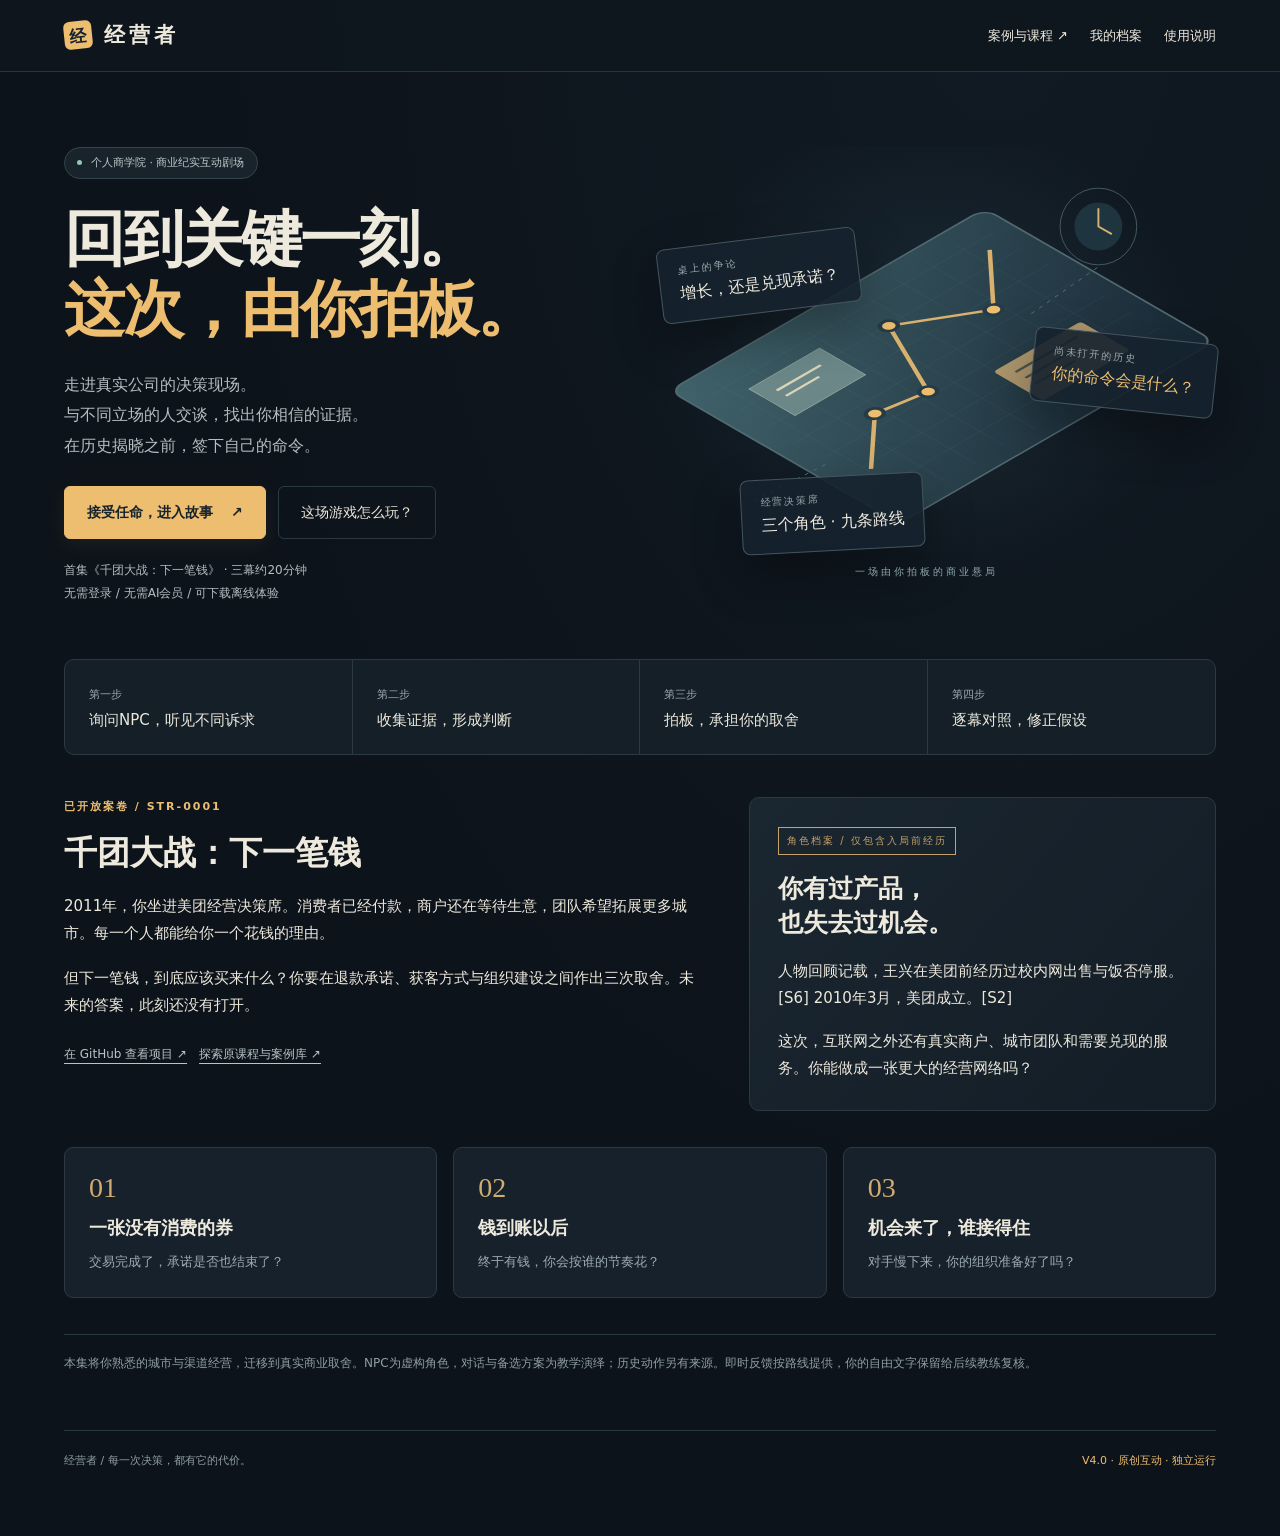
==== commit 8d313965: "Launch V4 NPC investigation, evidence notebook and open-source project kit" ====
--- a/index.html
+++ b/index.html
@@ -1,289 +1,28 @@
-<!doctype html><html lang="zh-CN"><head><meta charset="utf-8"><meta name="viewport" content="width=device-width,initial-scale=1"><meta name="theme-color" content="#102c35"><meta name="description" content="进入2011年的经营决策席，翻阅材料、签下命令、逐幕对照历史。独立运行的个人商学院。"><title>经营者｜千团大战 · 下一笔钱</title><style>
+<!doctype html><html lang="zh-CN"><head><meta charset="utf-8"><meta name="viewport" content="width=device-width,initial-scale=1"><meta name="theme-color" content="#102c35"><meta name="description" content="进入2011年的经营决策席，翻阅材料、签下命令、逐幕对照历史。独立运行的个人商学院。"><title>经营者｜一场由你拍板的商业悬局</title><style>
 :root{--bg:#f1efe8;--paper:#fcfaf5;--ink:#173039;--muted:#657575;--line:#d6d8ce;--teal:#18796f;--gold:#d0a452;--dark:#102c35;--red:#a84931}*{box-sizing:border-box}body{margin:0;background:var(--bg);color:var(--ink);font:16px/1.8 system-ui,-apple-system,'Microsoft Yahei',sans-serif}button,input,textarea{font:inherit}button,a{touch-action:manipulation}button{cursor:pointer}button:disabled{cursor:not-allowed;opacity:.45}button:focus-visible,a:focus-visible,input:focus-visible,textarea:focus-visible,summary:focus-visible{outline:3px solid #cb8036;outline-offset:4px}a{color:inherit;text-decoration:none}h1,h2,h3,p{margin:0}h1,h2,h3{line-height:1.35}h1,h2,.serif{font-family:'Songti SC','Noto Serif CJK SC','SimSun',serif}header{height:76px;display:flex;align-items:center;justify-content:space-between;padding:0 5vw;border-bottom:1px solid var(--line);gap:16px}header .brand{font-size:21px;font-weight:800;letter-spacing:3px;display:flex;gap:12px;align-items:center}.brand i{width:28px;height:28px;background:var(--teal);display:grid;place-items:center;color:white;font-size:17px;font-style:normal;letter-spacing:0}nav{display:flex;gap:22px;font-size:13px;align-items:center}.plain{border:0;background:none;color:inherit;padding:0;font-size:inherit}.wrap{max-width:1280px;margin:auto;padding:36px 5vw 70px}.eyebrow{font-size:11px;font-weight:650;letter-spacing:2px;text-transform:uppercase;color:var(--teal)}.muted{color:var(--muted)}.small{font-size:12px}.hero{display:grid;grid-template-columns:1fr 1.04fr;min-height:470px;margin:0 -5vw;padding:38px 5vw 28px;gap:40px}.hero h1{font-size:clamp(42px,5.2vw,74px);letter-spacing:-2px;margin:20px 0}.hero h1 em{font-style:normal;color:var(--teal)}.hero p{max-width:440px;color:var(--muted);font-size:15px}.btn{border:1px solid var(--line);padding:12px 21px;background:transparent;color:var(--ink);font-size:14px;border-radius:3px;display:inline-flex;align-items:center;justify-content:center;gap:18px}.btn:hover{border-color:var(--teal);background:#e4ebe2}.btn.primary{background:var(--teal);color:white;border-color:var(--teal)}.btn.primary:hover{background:#116256}.actions{display:flex;flex-wrap:wrap;gap:12px;margin-top:25px}.stamp{font-size:10px;letter-spacing:2px;border:1px solid currentColor;padding:4px 8px;display:inline-block;color:var(--red)}.city{position:relative;align-self:center;aspect-ratio:1.2;background:var(--dark);border-radius:5px;overflow:hidden;box-shadow:0 20px 40px #122d351c}.city svg{width:100%;height:100%}.city-label{position:absolute;top:25px;left:25px;color:#9eb9b7;letter-spacing:2px;font-size:10px}.city-caption{position:absolute;bottom:20px;left:25px;color:#c6d3ca;font-size:11px}.city .number{position:absolute;top:46px;left:25px;font:42px Georgia;color:#f3e9cd}.pulse{animation:pulse 4s ease-in-out infinite}@keyframes pulse{50%{opacity:.35}}.ribbon{display:grid;grid-template-columns:repeat(4,1fr);border-top:1px solid var(--line);border-bottom:1px solid var(--line);margin:20px 0 42px}.ribbon>div{padding:18px 20px;border-right:1px solid var(--line)}.ribbon>div:first-child{padding-left:0}.ribbon>div:last-child{border:0}.ribbon b{display:block;font-size:15px}.ribbon span{font-size:11px;color:var(--muted)}.intro{display:grid;grid-template-columns:1.35fr 1fr;gap:65px;margin-bottom:35px}.intro p{margin-top:18px}.intro h2{font-size:30px}.paper{background:var(--paper);border:1px solid var(--line);padding:28px;border-radius:4px}.paper p+p{margin-top:16px}.margin-note{border-left:2px solid var(--gold);padding:0 0 0 20px;margin:24px 0;font-size:14px}.note{font-size:12px;color:var(--muted);margin-top:20px}.notice{font-size:12px;border-top:1px solid var(--line);padding-top:18px;margin-top:25px;color:var(--muted)}.progress{display:flex;align-items:center;gap:12px;margin-bottom:32px;font-size:12px;color:var(--muted)}.progress .line{height:1px;background:var(--line);flex:1}.progress .active{color:var(--teal);font-weight:700}.layout{display:grid;grid-template-columns:235px minmax(0,1fr);gap:38px}.rail{border-right:1px solid var(--line);padding-right:26px}.rail h3{font-size:24px;margin:13px 0}.rail .meter{margin-top:26px;padding-top:18px;border-top:1px solid var(--line)}.rail .meter b{display:block;font-size:14px;margin:6px 0}.rail small{color:var(--muted);display:block}.rail .chapter{margin-top:28px;color:var(--muted);font-size:12px}.chapter>div{margin:15px 0}.chapter .now{color:var(--teal);font-weight:700}.stage h1{font-size:clamp(30px,3.3vw,47px);white-space:pre-line;margin:12px 0 20px}.lede{font-size:16px;line-height:1.95;max-width:750px}.tension{margin:22px 0 28px;padding-left:20px;border-left:2px solid var(--gold);font-size:15px}.section-head{display:flex;justify-content:space-between;align-items:baseline;gap:14px;margin:32px 0 14px}.section-head h2{font-family:inherit;font-size:18px}.tabs{display:grid;grid-template-columns:repeat(3,1fr);gap:10px}.tab{border:1px solid var(--line);background:#e9e9df;text-align:left;padding:14px 16px;color:var(--ink);border-radius:4px 4px 0 0;font-size:14px}.tab[aria-selected=true]{background:var(--paper);border-bottom:2px solid var(--teal)}.tab span{font-size:10px;color:var(--muted);display:block}.dossier{min-height:240px;border:1px solid var(--line);border-top:0;padding:25px 30px;background:var(--paper)}.dossier h3{font-size:25px;margin:9px 0 16px}.dossier p{white-space:pre-line;font-size:15px}.dossier .note{font-size:11px}.choice{display:grid;grid-template-columns:35px 1fr;gap:14px;text-align:left;width:100%;background:var(--paper);border:1px solid var(--line);border-radius:4px;padding:20px;margin:12px 0;color:var(--ink)}.choice:hover{border-color:var(--teal)}.choice[aria-pressed=true]{border:2px solid var(--teal);padding:19px;background:#eaf0e8}.choice .letter{font:25px Georgia;color:var(--teal)}.choice strong{display:block;font-size:17px;margin-bottom:7px}.choice p{font-size:14px}.choice small{display:block;color:var(--muted);margin-top:10px}.order{margin-top:24px;padding:25px;background:#e3e9e1;border-top:3px solid var(--teal)}.order label{display:block;font-weight:600;font-size:14px;margin:20px 0 8px}textarea{width:100%;border:1px solid #bdc9bf;padding:13px;background:var(--paper);color:var(--ink);border-radius:3px;resize:vertical;min-height:100px}input[type=range]{width:100%;accent-color:var(--teal)}.range-row{display:flex;justify-content:space-between;font-size:12px}.status{font-size:12px;color:var(--red);margin-top:12px;min-height:22px}.seal{background:var(--dark);color:#eef1e7;padding:26px;border-radius:4px;margin:24px 0}.seal .eyebrow{color:#a3c3b9}.seal blockquote{font-size:17px;margin:18px 0;white-space:pre-wrap}.seal .muted{color:#aec1bc}.reveal{padding:28px;border:1px solid var(--line);background:var(--paper);margin:18px 0}.reveal h2{font-size:27px;margin:10px 0 18px}.reveal p{margin:13px 0}.insight{font-family:'SimSun',serif;font-size:24px;color:var(--teal);line-height:1.6;margin:30px 0;padding:22px 0;border-top:1px solid var(--line);border-bottom:1px solid var(--line)}.alternatives{display:grid;grid-template-columns:repeat(3,1fr);gap:12px}.alternative{padding:20px;background:#e7e8de;border-top:2px solid var(--line);font-size:13px}.alternative.chosen{border-top-color:var(--teal)}.alternative h3{font-size:15px;margin-bottom:12px}.source-list a{text-decoration:underline;text-underline-offset:3px}.source-list{font-size:12px;color:var(--muted);margin-top:20px}.source-list p{margin:8px 0}details{margin:18px 0}summary{cursor:pointer;font-size:13px}.history-card{border-top:1px solid var(--line);padding:25px 0}.history-card h3{font-size:21px;margin:10px 0}.history-card p{margin-top:12px}.pill{font-size:11px;color:var(--teal);border:1px solid #a5b9ac;border-radius:20px;padding:3px 10px}.toast{position:fixed;bottom:25px;left:50%;transform:translateX(-50%);padding:12px 22px;background:var(--dark);color:white;border-radius:4px;z-index:10;font-size:13px;max-width:90vw}.footer{font-size:11px;color:var(--muted);margin-top:55px;border-top:1px solid var(--line);padding-top:20px;display:flex;gap:12px;justify-content:space-between;flex-wrap:wrap}dialog{background:var(--paper);color:var(--ink);border:1px solid var(--line);padding:30px;max-width:600px;width:90vw;max-height:85vh;overflow:auto}dialog::backdrop{background:#102c35b0}dialog h2{font-size:25px;margin-bottom:18px}dialog .btn{margin-top:15px}input[type=file]{max-width:100%}@media(max-width:800px){header{height:auto;min-height:68px;padding:16px 5vw}nav{gap:12px}.brand span{font-size:17px}nav a{display:none}.hero{grid-template-columns:1fr;gap:28px;padding-top:15px}.hero h1{font-size:51px}.city{max-height:320px;aspect-ratio:1.6;width:100%}.ribbon{grid-template-columns:1fr 1fr}.ribbon>div:nth-child(3){padding-left:0}.intro{grid-template-columns:1fr;gap:24px}.layout{grid-template-columns:1fr;gap:22px}.rail{border-right:0;border-bottom:1px solid var(--line);padding:0 0 18px}.rail .chapter,.rail .meter{display:none}.rail h3{display:inline;margin:0 12px;font-size:18px}.rail .eyebrow{display:inline}.rail>small{margin-top:8px}.stage h1{font-size:34px}.alternatives{grid-template-columns:1fr}.dossier{padding:22px;min-height:290px}.tab{padding:11px}.progress{gap:7px;font-size:10px}.paper,.reveal{padding:22px}.wrap{padding-top:24px}.section-head{align-items:flex-start}.small{font-size:11px}}@media(prefers-reduced-motion:reduce){*{animation:none!important;scroll-behavior:auto!important}}@media print{header,.actions,.btn,nav,.tabs,.footer{display:none!important}body{background:white}.wrap{padding:0}.layout{display:block}.rail{display:none}.seal{color:black;background:#eee}.seal .muted,.seal .eyebrow{color:#444}.history-card{break-inside:avoid}}
+
+:root{--bg:#0d131a;--paper:#141e28;--ink:#eee9dd;--muted:#9caab1;--line:#2b3944;--teal:#edbd70;--gold:#edbd70;--dark:#0b1118;--red:#ed967a}body{background:radial-gradient(ellipse at 78% 0,#1c32433b,transparent 55%),var(--bg);font-size:15px}header{height:72px;background:#0e161edf;border-color:#29353e;position:relative;z-index:2}.brand i{background:var(--gold);color:#16232b;border-radius:6px;transform:rotate(-6deg)}.brand span{letter-spacing:4px}.wrap{max-width:1440px;padding:32px 5vw 65px}.eyebrow{color:var(--gold);font-weight:600}.hero{grid-template-columns:1fr 1.05fr;min-height:555px;align-items:center;padding:34px 5vw 45px;gap:20px}.hero h1{font-size:clamp(48px,5.8vw,86px);line-height:1.15;margin:25px 0;letter-spacing:-2px}.hero h1 em{color:var(--gold)}.hero p{font-size:16px;line-height:1.9;color:#b4bec1}.hero .note{font-size:12px}.hero .edition{display:inline-flex;align-items:center;gap:9px;font-size:11px;color:#b9c8c9;background:#22313b88;padding:5px 12px;border:1px solid #34444c;border-radius:30px}.dot{width:5px;height:5px;border-radius:50%;background:#93c7b2}.btn{border-radius:6px;padding:13px 22px;transition:background .15s,transform .15s}.btn.primary{background:var(--gold);border-color:var(--gold);color:#17232b;font-weight:700;box-shadow:0 5px 20px #edbd7014}.btn:hover{background:#283a45;border-color:#8b8a71}.btn.primary:hover{background:#f7cb89;transform:translateY(-1px)}.ribbon{background:#141f28;border:1px solid var(--line);border-radius:10px;margin-top:0}.ribbon>div{padding:20px 24px!important}.ribbon b{font-weight:500}.intro{gap:55px}.intro h2{font-size:33px}.paper{background:linear-gradient(130deg,#1a2630,#131d26);border-radius:10px}.notice,.footer{color:#8f9ea4}.stamp{color:#c4a268}.city{box-shadow:none;aspect-ratio:1.1;background:none;overflow:visible}.city svg{opacity:.9}.city-label,.city-caption,.city .number{display:none}.hero-art{position:relative;min-height:460px;background:radial-gradient(ellipse at 50% 45%,#283f4b75,transparent 66%)}.hero-art svg{width:100%;height:100%;position:absolute;inset:0}.art-caption{position:absolute;bottom:25px;left:50%;transform:translateX(-50%);font-size:10px;letter-spacing:3px;color:#91a7ad;white-space:nowrap}.float-card{position:absolute;border:1px solid #44535e;border-radius:8px;background:#15232ee8;padding:13px 19px;box-shadow:0 20px 50px #0005;min-width:140px}.float-card small{font-size:10px;color:#9caaad;display:block;letter-spacing:2px}.float-card b{font-size:16px;display:block;font-weight:500}.fc1{left:4%;top:20%;transform:rotate(-7deg)}.fc2{right:0;top:41%;transform:rotate(6deg)}.fc3{left:18%;bottom:12%;transform:rotate(-3deg)}.float-card .gold{color:var(--gold)}.chapter-previews{display:grid;grid-template-columns:repeat(3,1fr);gap:16px;margin:36px 0}.chapter-preview{border:1px solid var(--line);border-radius:9px;padding:24px;background:#16212b}.chapter-preview span{font:28px Georgia;color:#d0ac70}.chapter-preview h3{font-size:18px;margin:10px 0}.chapter-preview p{font-size:13px;color:var(--muted)}.progress{margin-bottom:25px}.progress .active{color:var(--gold)}.layout{grid-template-columns:185px minmax(0,1fr);gap:30px}.rail{padding-right:20px}.rail h3{font:23px Georgia,serif}.rail .chapter .now{color:var(--gold)}.stage h1{font-size:clamp(32px,3.3vw,46px)}.stage .lede{max-width:100%;font-size:15px}.tension{font-size:14px;margin-bottom:25px;color:#c1c7c4}.game-room{border:1px solid #344651;border-radius:12px;overflow:hidden;background:#111c26;margin-top:24px}.room-head{display:flex;justify-content:space-between;padding:14px 22px;background:#182630;border-bottom:1px solid var(--line);font-size:12px;color:#b9c5c6}.live-badge{display:flex;gap:7px;align-items:center;color:#8fcbb8}.room-scene{min-height:260px;position:relative;display:flex;justify-content:center;align-items:flex-end;padding:25px 25px 0;gap:7%;background:radial-gradient(ellipse at 50% 0,#3b536052,transparent 65%),linear-gradient(180deg,#162632,#0d1923);isolation:isolate}.room-scene:before{content:'';position:absolute;inset:22px 8% 30px;border:1px solid #36505d44;background:repeating-linear-gradient(90deg,transparent 0 58px,#789ca90b 59px 60px);z-index:-1}.room-scene:after{content:'';position:absolute;bottom:0;left:0;right:0;height:35px;background:#1c2a32;border-top:1px solid #42545b;z-index:-1}.npc{width:24%;max-width:170px;position:relative;color:var(--muted);background:transparent;border:0;padding:0;text-align:center;transition:transform .2s}.npc:hover{transform:translateY(-5px)}.npc.active{color:var(--ink)}.npc svg{width:100%;height:166px;opacity:.55;filter:saturate(.65);transition:opacity .2s}.npc.active svg,.npc:hover svg{opacity:1;filter:none}.npc .nameplate{display:block;background:#182630;border:1px solid #3b4c57;padding:7px 9px;border-radius:5px;position:relative;margin-top:-12px;margin-bottom:12px;font-size:12px}.npc.active .nameplate{border-color:var(--gold);background:#273640;color:var(--gold)}.npc .unread{position:absolute;right:10%;top:30px;min-width:20px;height:20px;background:#edbd70;color:#16232b;border-radius:50%;font-size:11px;display:grid;place-items:center}.npc .npc-name{font-size:10px;display:block;opacity:.65}.dialogue{padding:25px 26px;background:#121c26;min-height:245px}.dialogue-top{display:flex;justify-content:space-between;gap:15px;align-items:baseline}.dialogue h3{font-family:inherit;font-size:18px}.dialogue .speaker-role{font-size:11px;color:var(--gold);margin-left:10px}.dialogue .aside{font-size:11px;color:var(--muted)}.dialogue .speech{font-size:16px;line-height:1.9;white-space:pre-line;min-height:65px;margin:18px 0 16px;max-width:780px}.question-list{display:flex;flex-wrap:wrap;gap:9px;border-top:1px solid #273744;padding-top:16px}.question{font-size:12px;padding:8px 12px;border:1px solid #3a4b57;color:#c9d0cd;background:#1b2a36;border-radius:5px;text-align:left}.question:hover,.question.selected{border-color:var(--gold);color:var(--gold);background:#2d3432}.question .tick{color:#8dcab6}.evidence-dock{padding:17px 22px;border-top:1px solid var(--line);background:#17232c}.evidence-dock button{font-size:11px;border-radius:20px;padding:6px 12px;background:#253b3e;border:1px solid #4b706b;color:#a5d4c5}.evidence-dock button[aria-pressed=true]{background:#615137;border-color:#ba945b;color:#ffe1ab}.evidence-dock .label{font-size:10px;letter-spacing:1px;color:#91a5aa;margin-right:10px}.notebook{margin-top:16px;border:1px dashed #49525a;padding:16px 20px;border-radius:8px;background:#182029}.notebook h3{font-size:13px;color:#d3c5aa;margin-bottom:10px}.notebook .empty{font-size:12px;color:#91a1a9}.clue-chips{display:flex;flex-wrap:wrap;gap:8px}.clue-chip{font-size:11px;padding:7px 11px;border:1px solid #53534a;border-radius:4px;color:#d8c8aa;background:#2c2a24}.clue-chip button{border:0;background:none;color:#b8ab95;margin-left:8px;font-size:12px}.desk-actions{display:flex;align-items:center;justify-content:space-between;gap:16px;margin:23px 0}.desk-actions p{font-size:12px;color:var(--muted)}.command-panel{border:1px solid #786746;border-radius:10px;padding:28px;background:#1c2429;animation:appear .3s ease}.command-panel h2{font-size:25px;margin:10px 0 20px}.choice{background:#151f28;border-radius:7px}.choice[aria-pressed=true]{background:#353126;border-color:var(--gold)}.choice .letter{color:var(--gold)}.order{background:#17222b;border-color:var(--gold);border-radius:6px}textarea{background:#101a22;border-color:#3d4b54;color:var(--ink)}input[type=range]{accent-color:var(--gold)}.seal{border:1px solid #465560;background:#182934;border-radius:9px}.reveal{background:#15212b;border-radius:9px}.insight{color:var(--gold);font-size:25px}.alternative{background:#1a2630;border-radius:5px;border-top:2px solid #394851}.alternative.chosen{border-color:var(--gold)}.reveal .eyebrow{color:#93bfbc}.stage-mark{display:inline-flex;border:1px solid #58614f;border-radius:20px;padding:4px 12px;color:#bfd0ae;font-size:11px;margin-top:18px}.interlude{max-width:850px;margin:50px auto;text-align:center;min-height:65vh;display:flex;flex-direction:column;justify-content:center;align-items:center}.interlude h1{font-size:clamp(38px,5vw,64px);margin:25px 0}.interlude p{font-size:17px;color:#b4c0c1;line-height:2;max-width:640px}.interlude .mail{font-size:55px;color:var(--gold);margin-bottom:20px}.dialogue-history{max-height:230px;overflow:auto;font-size:12px;padding:12px 0}.dialogue-history p{margin:12px 0}.dialogue-history b{color:var(--gold)}dialog{background:#14212b;border-color:#405461;border-radius:10px}summary{color:#a6b8bd}.footer .version{color:var(--gold)}.toast{background:#e9bf7b;color:#17232b}.pill{color:#c7b58f;border-color:#665d46}.poster-link{font-size:12px;text-decoration:underline;text-underline-offset:5px;color:#b7c5c7}.keyboard-tip{font-size:10px;color:#81949b}.status{color:#e6aa8f}
+@keyframes appear{from{opacity:0;transform:translateY(12px)}to{opacity:1;transform:none}}
+@media(max-width:800px){header{height:auto;min-height:66px}.hero{min-height:auto;gap:10px;padding-top:24px}.hero h1{font-size:54px}.hero-art{min-height:340px}.hero p{font-size:14px}.float-card{padding:10px 13px;min-width:120px}.float-card b{font-size:14px}.layout{grid-template-columns:1fr}.room-scene{min-height:220px;gap:3%;padding:15px 12px 0}.npc{width:31%}.npc svg{height:150px}.npc .nameplate{font-size:11px;padding:6px}.npc .unread{right:4%;top:25px}.dialogue{padding:21px 18px}.dialogue .speech{font-size:15px;min-height:100px}.dialogue .aside{display:none}.dialogue .speaker-role{display:block;margin-left:0}.question-list{display:grid;grid-template-columns:1fr}.question{padding:10px 12px}.chapter-previews{grid-template-columns:1fr}.chapter-preview{padding:20px}.command-panel{padding:19px}.desk-actions{align-items:flex-start;flex-direction:column}.desk-actions .btn{width:100%}.ribbon>div{padding:14px!important}.ribbon b{font-size:13px}.rail .meter{display:none}.room-head{font-size:10px;padding:12px 15px}.wrap{padding:24px 5vw 50px}.stage h1{font-size:33px}.insight{font-size:22px}.hero .actions .btn{padding:12px 18px}.fc3{bottom:8%}.intro h2{font-size:29px}.notice{font-size:11px}}
+@media print{body{background:white;color:#222}.room-scene,.question-list,.desk-actions{display:none}.paper,.reveal,.alternative,.seal,.history-card{background:#fff;color:#222}.insight,.eyebrow,.pill{color:#333}}
+
+.hero h1{font-size:clamp(40px,4.8vw,68px)}.hero h1 em{white-space:nowrap}@media(max-width:800px){.hero h1{font-size:clamp(31px,9vw,44px)}}
+@media(max-width:800px){.hero{grid-template-columns:minmax(0,1fr)}.hero-art{width:100%;min-width:0;min-height:320px}.float-card{max-width:65%}.hero-art .fc1{left:2%}.hero-art .fc2{right:2%}.intro,.stage{min-width:0}}
+
 </style></head><body><header><a class="brand" href="./" aria-label="经营者首页"><i>经</i><span>经营者</span></a><nav><a href="library.html">案例与课程 ↗</a><button class="plain" onclick="showRecords()">我的档案</button><button class="plain" onclick="showAbout()">使用说明</button></nav></header><main class="wrap" id="app"></main><dialog id="modal"></dialog><div id="announce" role="status" aria-live="polite"></div><script>
-const E={
-  "id": "STR-0001",
-  "version": 3,
-  "title": "千团大战：下一笔钱",
-  "sources": [
-    {
-      "id": "S1",
-      "date": "2011-03-14",
-      "title": "北京商报：过期包退计划（同期报道）",
-      "url": "https://finance.ifeng.com/news/special/2011315/20110314/3655793.shtml"
-    },
-    {
-      "id": "S2",
-      "date": "2011-07-07",
-      "title": "新浪科技：B轮融资发布会（同期采访）",
-      "url": "https://tech.sina.com.cn/i/2011-07-07/11005745178.shtml"
-    },
-    {
-      "id": "S3",
-      "date": "2011-07-07",
-      "title": "经济观察网：融资与广告策略（同期采访）",
-      "url": "https://www.eeo.com.cn/2011/0707/205540.shtml"
-    },
-    {
-      "id": "S4",
-      "date": "2011-11-11",
-      "title": "新浪科技：IPO延迟（消息来源含匿名人士，原因未获独立证实）",
-      "url": "https://tech.sina.com.cn/i/2011-11-11/09216306701.shtml"
-    },
-    {
-      "id": "S5",
-      "date": "2012-06-21",
-      "title": "北京青年报：拉手6月19日撤销申请",
-      "url": "https://msn.finance.sina.com.cn/gdxw/20120621/0000998863.html"
-    },
-    {
-      "id": "S6",
-      "date": "2014-02-21",
-      "title": "王兴十年（回顾性人物报道，清华校友总会转载）",
-      "url": "https://www.tsinghua.org.cn/info/1014/11230.htm"
-    }
-  ],
-  "scenes": [
-    {
-      "date": "2011 · 03",
-      "eyebrow": "第一幕 / 一张没有消费的券",
-      "title": "钱已经收到了。\n生意结束了吗？",
-      "scene": "把时间拨回2011年3月，退款政策公布前的教学回放。你坐在美团经营者的位置：消费者先付钱购买团购券，随后到线下商家消费。网站上的支付完成了，线下的服务却可能还没有开始。",
-      "tension": "现在，一类钱留在平台上：券过期了，消费者没有消费。你要决定，平台怎样处理这类钱。它关系到的不只是一笔支出，还有你准备向消费者出售什么样的承诺。",
-      "known": "预付款团购模式",
-      "unknown": "自由现金、净流出、退款后的复购变化",
-      "dossiers": [
-        {
-          "name": "消费者",
-          "tag": "角色视角 · 教学演绎",
-          "title": "我买的，是一次服务。",
-          "body": "“券已经过期，我确实没去。但这笔钱，难道就没有办法处理了？”\n对消费者而言，付款和得到服务是两件事。有人会提出退款，有人不会。他们会不会再买，材料没有告诉你。",
-          "note": "这段台词用于呈现利益冲突，不是真实投诉记录。"
-        },
-        {
-          "name": "增长团队",
-          "tag": "角色视角 · 教学演绎",
-          "title": "同一笔资源，也可以带来新客。",
-          "body": "“我们当然希望消费者满意。但如果马上推出全面退款，系统、客服和资金都要跟上。把同样的力量用来做新的团购，我们也许可以拉来更多用户。”\n他们要求你考虑兑现新承诺所挤占的其他工作。",
-          "note": "这是待检验的经营主张，没有提供获客与退款回报的比较数据。"
-        },
-        {
-          "name": "资金备忘",
-          "tag": "机制材料 · 非公司账簿",
-          "title": "没有消费的券，怎么结清？",
-          "body": "团购把线上收款与线下消费分开。不同结算规则会影响平台什么时候向商户付款，退款规则又会改变平台对用户的义务。\n本案没有拿到当期完整协议和现金明细。你不能从“款在账上”直接推算可自由投入的金额。",
-          "note": "本幕不提供虚构的现金跑道。政策发布日期前的具体会议无法还原，决策菜单为教学重构。"
-        }
-      ],
-      "question": "你会批准哪一种过期券处理方案？",
-      "options": [
-        {
-          "id": "claims",
-          "name": "逐笔申请，审核退款",
-          "pitch": "先建立申请渠道，核验后处理；暂不承诺对所有过期未消费券统一退款。",
-          "cost": "现金支出可能分散，但用户要承担申请与等待成本。",
-          "assumption": "个案处理能以较低成本解决主要不满。",
-          "test": "如果大量未申请用户同样流失，少量投诉并不能证明政策有效。",
-          "challenge": "你降低的是服务问题，还是仅仅降低了被看见的问题？"
-        },
-        {
-          "id": "refund",
-          "name": "建立统一过期退款政策",
-          "pitch": "把退款变成明确规则，配套系统与客服，对未消费款按规则退回。",
-          "cost": "需要承担退款支出和履约建设；回头客是否因此增加，尚不确定。",
-          "assumption": "确定的退款承诺值得它的资金与执行成本。",
-          "test": "即使复购没有明显增加，你是否仍有足够依据支持这项承诺？",
-          "challenge": "“对客户好”还不是完整预算，你给兑现承诺安排了什么资源？"
-        },
-        {
-          "id": "terms",
-          "name": "先按现有条款处理",
-          "pitch": "暂不新增普遍退款承诺，改善购买说明和到期提醒，再决定是否改变政策。",
-          "cost": "减少新增承诺，但已产生的不满可能延续；条款的法律适用仍需审查。",
-          "assumption": "更清晰的说明与提醒可以解决主要问题。",
-          "test": "如果理解条款的人仍不愿再买，仅优化说明可能不够。",
-          "challenge": "你解决的是信息误解，还是消费者不接受这种交易关系？"
-        }
-      ],
-      "actual": "美团在2011年3月推出过期退款。同期北京商报报道涉及此前未消费款项1000余万元；2014年人物回顾也记载了该政策与资金影响。[S1/S6]",
-      "why": "人物报道将这一选择解释为争取消费者信任与口碑。它是一项关于长期交易关系的判断，并非已经证明“每退一元就能赚回更多”。历史资料没有给出可用于归因的对照实验。",
-      "insight": "少留一笔钱，可能是在建立下一次交易的条件。账面留存与可持续生意，不是同一个目标。",
-      "compare": [
-        "逐笔申请能控制执行节奏，但申请门槛也会筛掉不愿交涉的用户，不能只看已解决投诉。",
-        "统一政策把承诺从个案变成规则，但系统兑现、资金准备与效果检验都不能省。",
-        "条款与提醒可以减少误会，却未必改变用户对交易公平性的感受。"
-      ],
-      "bridge": "退款政策成为承诺。新的问题随之而来：还要继续获客、拓展商户、建设团队。把日历翻到7月，一笔融资到账——现在，关于钱怎么花的争论会更大。",
-      "sources": [
-        "S1",
-        "S6"
-      ]
-    },
-    {
-      "date": "2011 · 07 · 07",
-      "eyebrow": "第二幕 / 钱到账以后",
-      "title": "你终于有钱了。\n要按谁的节奏花？",
-      "scene": "美团宣布B轮5000万美元融资完成，资金已到账。成立一年多，公司披露截至5月底已在近100个城市开站、员工1800多人。你面对的已不是一间办公室，而是一张分散在各地的经营网络。[S2]",
-      "tension": "如果新钱只停在账户上，团队会问增长机会在哪里；如果快速铺出去，你得回答花出去之后能留下什么。这次你要批准的，是获客与建设的主方向。",
-      "known": "5000万美元 / 本轮融资",
-      "unknown": "各渠道获客成本、留存、城市贡献",
-      "dossiers": [
-        {
-          "name": "融资通报",
-          "tag": "同期报道 · S2",
-          "title": "资金到账，不等于问题解决。",
-          "body": "2011年7月7日融资发布会：阿里巴巴领投，另有机构跟投。报道转述首轮资金尚未使用。\n这是融资与公开表述，不是经本课程审计的自由现金余额。不同币种、商户结算与退款义务也未完整列出。",
-          "note": "公司披露的销售预期不是已经实现的收入或利润，本幕不把它当业绩。"
-        },
-        {
-          "name": "城市一线",
-          "tag": "利益冲突 · 教学演绎",
-          "title": "商户问：你能带来多少人？",
-          "body": "“每次谈商户，我们都要证明自己能带来顾客。只有后台能力，没有人知道我们，怎么签单？”\n前线希望得到能被商户看见的支持。你需要决定：是买来广泛知名度，还是以更接近购买的渠道触达客户。",
-          "note": "不是当年现场对话。真实历史中的广告争论将在签批后展示。"
-        },
-        {
-          "name": "投入清单",
-          "tag": "教学议案 · 无虚构金额",
-          "title": "三个都能花钱的地方。",
-          "body": "品牌广告：先让更多人认识平台，再争取交易。\n交易获客与交付：在已有购买意图的人群中获客，同时改善商户服务。\n现金储备：减少当下承诺，为未来变局留下余地。\n三者都可能有价值，本幕缺少能直接排出回报高低的数据。",
-          "note": "你决定优先级，不是假装能计算一个未经提供数据支持的最优预算。"
-        }
-      ],
-      "question": "你把新增投入的主方向放在哪里？",
-      "options": [
-        {
-          "id": "ads",
-          "name": "品牌曝光优先",
-          "pitch": "推进大范围品牌投放，给各地销售统一的知名度支持。",
-          "cost": "覆盖面大，但从看到广告到复购之间仍有缺口。",
-          "assumption": "品牌认知能以可接受成本转化为交易与留存。",
-          "test": "如果曝光上涨而有效新客没有增加，你愿意何时停投？",
-          "challenge": "你的依据能证明客户资产增加，还是只能证明更多人见过广告？"
-        },
-        {
-          "id": "direct",
-          "name": "交易获客与交付优先",
-          "pitch": "优先可跟踪的购买渠道及商户服务建设，逐项验证再追加。",
-          "cost": "触达可能更窄，前线也可能认为品牌声量不足。",
-          "assumption": "接近交易的获客方式能留下更好的单位贡献。",
-          "test": "若低成本渠道规模受限、无法支撑增长，何时改变组合？",
-          "challenge": "能追踪并不自动等于增量，原本就会购买的人也可能被算进效果。"
-        },
-        {
-          "id": "reserve",
-          "name": "新增投入暂缓放行",
-          "pitch": "先核清资金义务与现有城市表现，再分批审批新增预算。",
-          "cost": "保留机动空间，但已有资金无法自动形成竞争位置。",
-          "assumption": "等待所得的信息价值，大于错过窗口的成本。",
-          "test": "哪一项信息一旦查明，你就必须放行，不能继续无限等待？",
-          "challenge": "你给团队的是一条可执行的审批门槛，还是一个没有期限的“再看看”？"
-        }
-      ],
-      "actual": "美团公开列出的资金用途包括服务、技术和人才。[S2] 同期采访报道其不准备加入广告烧钱战。[S3] 事后报道记载了其购买搜索关键词和导航渠道的做法。[S6]",
-      "why": "回顾性材料给出的解释，是更重视靠近购买环节的触达，并保留资金。这并非“完全不打广告”。我们可以确认所报道的渠道取舍，不能把它简化成品牌广告永远无效。",
-      "insight": "历史里的分歧不是“花钱还是不花钱”，而是为哪一段转化付钱，以及用什么证据继续付钱。",
-      "compare": [
-        "品牌曝光可能帮助销售、积累认知；缺少增量与留存验证时，它也可能成为竞争性加码。",
-        "交易渠道更容易观察转化；但归因、容量和服务承载决定它能不能扩大。",
-        "储备保留选择权；只有明确了重新放行的条件，储备才不会变成长期停滞。"
-      ],
-      "bridge": "你已经签下投入方向。四个月后，一条对手的消息传来。它看起来像机会，也可能意味着你所处的整个行业都将更难融资。",
-      "sources": [
-        "S2",
-        "S3",
-        "S6"
-      ]
-    },
-    {
-      "date": "2011 · 11 · 11",
-      "eyebrow": "第三幕 / 机会来了，谁接得住",
-      "title": "对手慢下来了。\n你的组织准备好了吗？",
-      "scene": "媒体报道拉手网暂停路演、推迟赴美IPO。注意，此刻是推迟，不是最终撤销；关于具体原因的说法包含匿名消息，不能直接当作已经查明的事实。[S4]",
-      "tension": "假如商户、人才或区域机会真的松动，你会冲上去吗？你能不能把新机会交给一个能执行的组织，而不只是把新的目标交给更多人？下一张命令，关系到扩张的承载方式。",
-      "known": "IPO推迟 / 非最终结局",
-      "unknown": "融资窗口持续时间、各区域承载能力",
-      "dossiers": [
-        {
-          "name": "市场快讯",
-          "tag": "同期报道 · S4",
-          "title": "一条消息，两个方向。",
-          "body": "拉手IPO进程受阻，会影响其融资节奏；这不代表它已经退出竞争。\n同期报道也记录了业内对融资和商户信心的担忧。那是受访者的判断，不是所有投资人已经停止投资的证据。",
-          "note": "没有给你对手现金余额，不可推算对手还能活几个月。"
-        },
-        {
-          "name": "区域负责人",
-          "tag": "角色视角 · 教学演绎",
-          "title": "给我城市，也要给我支撑。",
-          "body": "“如果现在有机会，我们能不能接？新的商户谁带，新的销售谁教，服务出问题谁来纠正？”\n多一个城市，意味着多一组当地关系和日常执行。总部看见总量，不等于已经看见每个城市的异常。",
-          "note": "这是规模化运营的情境设问，不是对美团当时具体故障的指控。"
-        },
-        {
-          "name": "组织议案",
-          "tag": "教学议案 · 尚未揭晓历史",
-          "title": "你要改变哪一种工作？",
-          "body": "把力量放在争取新商户与人才：机会短暂，先争取位置。\n把力量放在守住现有履约与结算：先降低外部冲击的伤害。\n把力量放在区域管理与销售训练：先建立扩大业务的承载能力。",
-          "note": "三条路线可以组合；本轮要求你明确谁优先，哪项工作必须让位。"
-        }
-      ],
-      "question": "下一阶段，哪一项工作优先拿到团队的精力？",
-      "options": [
-        {
-          "id": "expand",
-          "name": "先抢商户与人才",
-          "pitch": "设定边界后主动争取机会，让现有团队承担接入。",
-          "cost": "行动快，但新业务可能超过管理和交付能力。",
-          "assumption": "现有组织可以承接增加的业务复杂度。",
-          "test": "若新增业务持续挤压老客户交付，你会如何缩小范围？",
-          "challenge": "对手变弱，是外部机会；你接得住，是另一项需要证据的判断。"
-        },
-        {
-          "id": "hold",
-          "name": "先稳现有经营",
-          "pitch": "放慢新增动作，优先履约、退款与商户结算。",
-          "cost": "对坏情景更有准备，也可能错过结构性机会。",
-          "assumption": "当前最大的损失风险来自资金与履约波动。",
-          "test": "如果现有履约已经稳定，你还会用什么条件限制所有新增动作？",
-          "challenge": "你保护了今天的生意，是否也安排了让明天更有效率的工作？"
-        },
-        {
-          "id": "org",
-          "name": "先建区域指挥体系",
-          "pitch": "明确区域负责人，配套销售训练、经营反馈与异常处理，再放行扩张。",
-          "cost": "调整需要时间，也会占用正在做业务的人。",
-          "assumption": "管理承载是限制业务扩大的关键环节。",
-          "test": "如果只是增加会议与层级，经营没有改善，何时调整方案？",
-          "challenge": "你批准的是新的组织图，还是可以追责、反馈和纠偏的运行方式？"
-        }
-      ],
-      "actual": "回顾性人物报道记载，干嘉伟于2011年11月16日加入美团，随后调整区域管理，把两个大区分为八个。[S6] 这证明了组织建设动作，不能证明其他工作全被停止。",
-      "why": "把范围分小、责任明确，可能改善信息传递和执行。这个机制解释了组织投入为什么值得考虑；但增加大区数量本身不是成功的充分条件，我们没有一组能隔离该调整效果的实验数据。",
-      "insight": "资金让你有资格继续竞争，组织决定你能不能把一次机会变成反复做到的能力。",
-      "compare": [
-        "抢位能利用短暂机会；没有接入门槛，可能同时损伤新增和存量业务。",
-        "守住经营有价值；如果连效率改进也停下，就只是延长原有问题。",
-        "区域管理有历史动作支持；价值要落在责任、反馈与执行，不能由组织名称证明。"
-      ],
-      "bridge": "历史继续往前走，你的三次判断留在桌上。现在不按“像不像王兴”算分，而是检查你自己说过的理由、愿意承担的代价，以及下一次会如何改变。",
-      "sources": [
-        "S4",
-        "S6"
-      ]
-    }
-  ]
-};
+const E={"id": "STR-0001", "version": 4, "title": "千团大战：下一笔钱", "sources": [{"id": "S1", "date": "2011-03-14", "title": "北京商报：过期包退计划（同期报道）", "url": "https://finance.ifeng.com/news/special/2011315/20110314/3655793.shtml"}, {"id": "S2", "date": "2011-07-07", "title": "新浪科技：B轮融资发布会（同期采访）", "url": "https://tech.sina.com.cn/i/2011-07-07/11005745178.shtml"}, {"id": "S3", "date": "2011-07-07", "title": "经济观察网：融资与广告策略（同期采访）", "url": "https://www.eeo.com.cn/2011/0707/205540.shtml"}, {"id": "S4", "date": "2011-11-11", "title": "新浪科技：IPO延迟（消息来源含匿名人士，原因未获独立证实）", "url": "https://tech.sina.com.cn/i/2011-11-11/09216306701.shtml"}, {"id": "S5", "date": "2012-06-21", "title": "北京青年报：拉手6月19日撤销申请", "url": "https://msn.finance.sina.com.cn/gdxw/20120621/0000998863.html"}, {"id": "S6", "date": "2014-02-21", "title": "王兴十年（回顾性人物报道，清华校友总会转载）", "url": "https://www.tsinghua.org.cn/info/1014/11230.htm"}], "scenes": [{"date": "2011 · 03", "eyebrow": "第一幕 / 一张没有消费的券", "title": "钱已经收到了。\n生意结束了吗？", "scene": "把时间拨回2011年3月，退款政策公布前的教学回放。你坐在美团经营者的位置：消费者先付钱购买团购券，随后到线下商家消费。网站上的支付完成了，线下的服务却可能还没有开始。", "tension": "现在，一类钱留在平台上：券过期了，消费者没有消费。你要决定，平台怎样处理这类钱。它关系到的不只是一笔支出，还有你准备向消费者出售什么样的承诺。", "known": "预付款团购模式", "unknown": "自由现金、净流出、退款后的复购变化", "dossiers": [{"name": "消费者", "tag": "角色视角 · 教学演绎", "title": "我买的，是一次服务。", "body": "“券已经过期，我确实没去。但这笔钱，难道就没有办法处理了？”\n对消费者而言，付款和得到服务是两件事。有人会提出退款，有人不会。他们会不会再买，材料没有告诉你。", "note": "这段台词用于呈现利益冲突，不是真实投诉记录。"}, {"name": "增长团队", "tag": "角色视角 · 教学演绎", "title": "同一笔资源，也可以带来新客。", "body": "“我们当然希望消费者满意。但如果马上推出全面退款，系统、客服和资金都要跟上。把同样的力量用来做新的团购，我们也许可以拉来更多用户。”\n他们要求你考虑兑现新承诺所挤占的其他工作。", "note": "这是待检验的经营主张，没有提供获客与退款回报的比较数据。"}, {"name": "资金备忘", "tag": "机制材料 · 非公司账簿", "title": "没有消费的券，怎么结清？", "body": "团购把线上收款与线下消费分开。不同结算规则会影响平台什么时候向商户付款，退款规则又会改变平台对用户的义务。\n本案没有拿到当期完整协议和现金明细。你不能从“款在账上”直接推算可自由投入的金额。", "note": "本幕不提供虚构的现金跑道。政策发布日期前的具体会议无法还原，决策菜单为教学重构。"}], "question": "你会批准哪一种过期券处理方案？", "options": [{"id": "claims", "name": "逐笔申请，审核退款", "pitch": "先建立申请渠道，核验后处理；暂不承诺对所有过期未消费券统一退款。", "cost": "现金支出可能分散，但用户要承担申请与等待成本。", "assumption": "个案处理能以较低成本解决主要不满。", "test": "如果大量未申请用户同样流失，少量投诉并不能证明政策有效。", "challenge": "你降低的是服务问题，还是仅仅降低了被看见的问题？"}, {"id": "refund", "name": "建立统一过期退款政策", "pitch": "把退款变成明确规则，配套系统与客服，对未消费款按规则退回。", "cost": "需要承担退款支出和履约建设；回头客是否因此增加，尚不确定。", "assumption": "确定的退款承诺值得它的资金与执行成本。", "test": "即使复购没有明显增加，你是否仍有足够依据支持这项承诺？", "challenge": "“对客户好”还不是完整预算，你给兑现承诺安排了什么资源？"}, {"id": "terms", "name": "先按现有条款处理", "pitch": "暂不新增普遍退款承诺，改善购买说明和到期提醒，再决定是否改变政策。", "cost": "减少新增承诺，但已产生的不满可能延续；条款的法律适用仍需审查。", "assumption": "更清晰的说明与提醒可以解决主要问题。", "test": "如果理解条款的人仍不愿再买，仅优化说明可能不够。", "challenge": "你解决的是信息误解，还是消费者不接受这种交易关系？"}], "actual": "美团在2011年3月推出过期退款。同期北京商报报道涉及此前未消费款项1000余万元；2014年人物回顾也记载了该政策与资金影响。[S1/S6]", "why": "人物报道将这一选择解释为争取消费者信任与口碑。它是一项关于长期交易关系的判断，并非已经证明“每退一元就能赚回更多”。历史资料没有给出可用于归因的对照实验。", "insight": "少留一笔钱，可能是在建立下一次交易的条件。账面留存与可持续生意，不是同一个目标。", "compare": ["逐笔申请能控制执行节奏，但申请门槛也会筛掉不愿交涉的用户，不能只看已解决投诉。", "统一政策把承诺从个案变成规则，但系统兑现、资金准备与效果检验都不能省。", "条款与提醒可以减少误会，却未必改变用户对交易公平性的感受。"], "bridge": "退款政策成为承诺。新的问题随之而来：还要继续获客、拓展商户、建设团队。把日历翻到7月，一笔融资到账——现在，关于钱怎么花的争论会更大。", "sources": ["S1", "S6"], "npcs": [{"id": "npc0", "role": "客户代表", "name": "林女士", "interest": "交易的另一边", "greeting": "我付过钱，但服务还没有发生。", "color": "#efb65a", "questions": [{"q": "我最在意什么？", "a": "券过期以后，按规则你们也许能解释清楚。但从我这边看，我还没有真正得到那次服务。下次买券，我会更在意：如果计划又变了，会怎么办。"}, {"q": "只看投诉，能知道我的感受吗？", "a": "愿意打电话申请的人，只是消费者中的一部分。没申请的人可能不介意，也可能懒得再交涉。没有更多材料，我不能替他们回答。"}, {"q": "给我看原始材料。", "a": "“券已经过期，我确实没去。但这笔钱，难道就没有办法处理了？”\n对消费者而言，付款和得到服务是两件事。有人会提出退款，有人不会。他们会不会再买，材料没有告诉你。"}], "clue": "未投诉，不代表满意。", "tag": "角色视角 · 教学演绎"}, {"id": "npc1", "role": "增长负责人", "name": "周衡", "interest": "必须继续争取新客", "greeting": "下一批商户，也在等我们带人过去。", "color": "#7ac4b2", "questions": [{"q": "为什么不能立刻全部退款？", "a": "我担心兑现新承诺会占用资金、系统和客服。那些资源也能用于获取新客。但我没有证明哪一种投入回报更高。"}, {"q": "你愿意怎样检验自己的主张？", "a": "先把两件事分开看：获客带来了多少能留下的客户，以及退款处理减少了什么问题。不能把新增订单直接当成新增利润。"}, {"q": "给我看原始材料。", "a": "“我们当然希望消费者满意。但如果马上推出全面退款，系统、客服和资金都要跟上。把同样的力量用来做新的团购，我们也许可以拉来更多用户。”\n他们要求你考虑兑现新承诺所挤占的其他工作。"}], "clue": "获客与兑现承诺争夺资源。", "tag": "角色视角 · 教学演绎"}, {"id": "npc2", "role": "资金负责人", "name": "许岚", "interest": "资金与义务", "greeting": "先说清这笔钱可以怎么用。", "color": "#a7adf0", "questions": [{"q": "账上的钱，都能拿去增长吗？", "a": "还不能这样判断。我们需要结算规则、未完成服务、退款安排和资金明细。这个案卷没有完整账簿，不能编一个可用余额。"}, {"q": "我们眼下最缺哪项信息？", "a": "缺的是资金义务与真正可调度金额的边界。没有它，保留资金与投入增长都可能只是一个听起来合理的口号。"}, {"q": "给我看原始材料。", "a": "团购把线上收款与线下消费分开。不同结算规则会影响平台什么时候向商户付款，退款规则又会改变平台对用户的义务。\n本案没有拿到当期完整协议和现金明细。你不能从“款在账上”直接推算可自由投入的金额。"}], "clue": "账面金额 ≠ 可调度资金。", "tag": "机制材料 · 非公司账簿"}]}, {"date": "2011 · 07 · 07", "eyebrow": "第二幕 / 钱到账以后", "title": "你终于有钱了。\n要按谁的节奏花？", "scene": "美团宣布B轮5000万美元融资完成，资金已到账。成立一年多，公司披露截至5月底已在近100个城市开站、员工1800多人。你面对的已不是一间办公室，而是一张分散在各地的经营网络。[S2]", "tension": "如果新钱只停在账户上，团队会问增长机会在哪里；如果快速铺出去，你得回答花出去之后能留下什么。这次你要批准的，是获客与建设的主方向。", "known": "5000万美元 / 本轮融资", "unknown": "各渠道获客成本、留存、城市贡献", "dossiers": [{"name": "融资通报", "tag": "同期报道 · S2", "title": "资金到账，不等于问题解决。", "body": "2011年7月7日融资发布会：阿里巴巴领投，另有机构跟投。报道转述首轮资金尚未使用。\n这是融资与公开表述，不是经本课程审计的自由现金余额。不同币种、商户结算与退款义务也未完整列出。", "note": "公司披露的销售预期不是已经实现的收入或利润，本幕不把它当业绩。"}, {"name": "城市一线", "tag": "利益冲突 · 教学演绎", "title": "商户问：你能带来多少人？", "body": "“每次谈商户，我们都要证明自己能带来顾客。只有后台能力，没有人知道我们，怎么签单？”\n前线希望得到能被商户看见的支持。你需要决定：是买来广泛知名度，还是以更接近购买的渠道触达客户。", "note": "不是当年现场对话。真实历史中的广告争论将在签批后展示。"}, {"name": "投入清单", "tag": "教学议案 · 无虚构金额", "title": "三个都能花钱的地方。", "body": "品牌广告：先让更多人认识平台，再争取交易。\n交易获客与交付：在已有购买意图的人群中获客，同时改善商户服务。\n现金储备：减少当下承诺，为未来变局留下余地。\n三者都可能有价值，本幕缺少能直接排出回报高低的数据。", "note": "你决定优先级，不是假装能计算一个未经提供数据支持的最优预算。"}], "question": "你把新增投入的主方向放在哪里？", "options": [{"id": "ads", "name": "品牌曝光优先", "pitch": "推进大范围品牌投放，给各地销售统一的知名度支持。", "cost": "覆盖面大，但从看到广告到复购之间仍有缺口。", "assumption": "品牌认知能以可接受成本转化为交易与留存。", "test": "如果曝光上涨而有效新客没有增加，你愿意何时停投？", "challenge": "你的依据能证明客户资产增加，还是只能证明更多人见过广告？"}, {"id": "direct", "name": "交易获客与交付优先", "pitch": "优先可跟踪的购买渠道及商户服务建设，逐项验证再追加。", "cost": "触达可能更窄，前线也可能认为品牌声量不足。", "assumption": "接近交易的获客方式能留下更好的单位贡献。", "test": "若低成本渠道规模受限、无法支撑增长，何时改变组合？", "challenge": "能追踪并不自动等于增量，原本就会购买的人也可能被算进效果。"}, {"id": "reserve", "name": "新增投入暂缓放行", "pitch": "先核清资金义务与现有城市表现，再分批审批新增预算。", "cost": "保留机动空间，但已有资金无法自动形成竞争位置。", "assumption": "等待所得的信息价值，大于错过窗口的成本。", "test": "哪一项信息一旦查明，你就必须放行，不能继续无限等待？", "challenge": "你给团队的是一条可执行的审批门槛，还是一个没有期限的“再看看”？"}], "actual": "美团公开列出的资金用途包括服务、技术和人才。[S2] 同期采访报道其不准备加入广告烧钱战。[S3] 事后报道记载了其购买搜索关键词和导航渠道的做法。[S6]", "why": "回顾性材料给出的解释，是更重视靠近购买环节的触达，并保留资金。这并非“完全不打广告”。我们可以确认所报道的渠道取舍，不能把它简化成品牌广告永远无效。", "insight": "历史里的分歧不是“花钱还是不花钱”，而是为哪一段转化付钱，以及用什么证据继续付钱。", "compare": ["品牌曝光可能帮助销售、积累认知；缺少增量与留存验证时，它也可能成为竞争性加码。", "交易渠道更容易观察转化；但归因、容量和服务承载决定它能不能扩大。", "储备保留选择权；只有明确了重新放行的条件，储备才不会变成长期停滞。"], "bridge": "你已经签下投入方向。四个月后，一条对手的消息传来。它看起来像机会，也可能意味着你所处的整个行业都将更难融资。", "sources": ["S2", "S3", "S6"], "npcs": [{"id": "npc0", "role": "融资联络人", "name": "许岚", "interest": "已到款的融资通报", "greeting": "钱到了。请别把融资新闻当成预算表。", "color": "#efb65a", "questions": [{"q": "这笔融资能确认什么？", "a": "2011年7月7日，美团宣布B轮5000万美元资金到账。同期报道转述首轮资金尚未使用。这是融资与公开表述，不是课程审计过的现金明细。[S2]"}, {"q": "能据此算出还能活多久吗？", "a": "不能。缺少实际净流出、结算和退款义务。金额本身不能推出现金跑道，也不等于所有城市都值得追加投入。"}, {"q": "给我看原始材料。", "a": "2011年7月7日融资发布会：阿里巴巴领投，另有机构跟投。报道转述首轮资金尚未使用。\n这是融资与公开表述，不是经本课程审计的自由现金余额。不同币种、商户结算与退款义务也未完整列出。"}], "clue": "5000万美元是融资额，不是跑道。", "tag": "同期报道 · S2"}, {"id": "npc1", "role": "城市负责人", "name": "周衡", "interest": "商户谈判的一线", "greeting": "你得让我有东西可以带去见商户。", "color": "#7ac4b2", "questions": [{"q": "你为什么要总部支持广告？", "a": "如果商户不知道平台能带来顾客，销售很难建立合作。我希望品牌声量帮助谈判。但这是我的工作诉求，不是广告效果已经得到证明。"}, {"q": "什么证据会让你改变看法？", "a": "如果另外的渠道能稳定带来有贡献、能留存的客户，我愿意换组合。反过来，便宜但容量很小的渠道，也解决不了所有城市的增长。"}, {"q": "给我看原始材料。", "a": "“每次谈商户，我们都要证明自己能带来顾客。只有后台能力，没有人知道我们，怎么签单？”\n前线希望得到能被商户看见的支持。你需要决定：是买来广泛知名度，还是以更接近购买的渠道触达客户。"}], "clue": "前线需要流量，渠道仍需验证。", "tag": "利益冲突 · 教学演绎"}, {"id": "npc2", "role": "经营负责人", "name": "沈砚", "interest": "投入方案的另一面", "greeting": "能看见成交，还要知道它从哪里来。", "color": "#a7adf0", "questions": [{"q": "你建议先比较什么？", "a": "品牌曝光、接近交易的获客、商户交付与资金储备都可能有用。具体回报数据尚未提供，不能直接排出一个最优预算。"}, {"q": "能追踪，就等于有效吗？", "a": "不等于。一个原本就会购买的人，也可能被记在渠道名下；一个便宜渠道也可能很快触顶。我们需要增量、贡献和承载的证据。"}, {"q": "给我看原始材料。", "a": "品牌广告：先让更多人认识平台，再争取交易。\n交易获客与交付：在已有购买意图的人群中获客，同时改善商户服务。\n现金储备：减少当下承诺，为未来变局留下余地。\n三者都可能有价值，本幕缺少能直接排出回报高低的数据。"}], "clue": "可追踪 ≠ 有增量。", "tag": "教学议案 · 无虚构金额"}]}, {"date": "2011 · 11 · 11", "eyebrow": "第三幕 / 机会来了，谁接得住", "title": "对手慢下来了。\n你的组织准备好了吗？", "scene": "媒体报道拉手网暂停路演、推迟赴美IPO。注意，此刻是推迟，不是最终撤销；关于具体原因的说法包含匿名消息，不能直接当作已经查明的事实。[S4]", "tension": "假如商户、人才或区域机会真的松动，你会冲上去吗？你能不能把新机会交给一个能执行的组织，而不只是把新的目标交给更多人？下一张命令，关系到扩张的承载方式。", "known": "IPO推迟 / 非最终结局", "unknown": "融资窗口持续时间、各区域承载能力", "dossiers": [{"name": "市场快讯", "tag": "同期报道 · S4", "title": "一条消息，两个方向。", "body": "拉手IPO进程受阻，会影响其融资节奏；这不代表它已经退出竞争。\n同期报道也记录了业内对融资和商户信心的担忧。那是受访者的判断，不是所有投资人已经停止投资的证据。", "note": "没有给你对手现金余额，不可推算对手还能活几个月。"}, {"name": "区域负责人", "tag": "角色视角 · 教学演绎", "title": "给我城市，也要给我支撑。", "body": "“如果现在有机会，我们能不能接？新的商户谁带，新的销售谁教，服务出问题谁来纠正？”\n多一个城市，意味着多一组当地关系和日常执行。总部看见总量，不等于已经看见每个城市的异常。", "note": "这是规模化运营的情境设问，不是对美团当时具体故障的指控。"}, {"name": "组织议案", "tag": "教学议案 · 尚未揭晓历史", "title": "你要改变哪一种工作？", "body": "把力量放在争取新商户与人才：机会短暂，先争取位置。\n把力量放在守住现有履约与结算：先降低外部冲击的伤害。\n把力量放在区域管理与销售训练：先建立扩大业务的承载能力。", "note": "三条路线可以组合；本轮要求你明确谁优先，哪项工作必须让位。"}], "question": "下一阶段，哪一项工作优先拿到团队的精力？", "options": [{"id": "expand", "name": "先抢商户与人才", "pitch": "设定边界后主动争取机会，让现有团队承担接入。", "cost": "行动快，但新业务可能超过管理和交付能力。", "assumption": "现有组织可以承接增加的业务复杂度。", "test": "若新增业务持续挤压老客户交付，你会如何缩小范围？", "challenge": "对手变弱，是外部机会；你接得住，是另一项需要证据的判断。"}, {"id": "hold", "name": "先稳现有经营", "pitch": "放慢新增动作，优先履约、退款与商户结算。", "cost": "对坏情景更有准备，也可能错过结构性机会。", "assumption": "当前最大的损失风险来自资金与履约波动。", "test": "如果现有履约已经稳定，你还会用什么条件限制所有新增动作？", "challenge": "你保护了今天的生意，是否也安排了让明天更有效率的工作？"}, {"id": "org", "name": "先建区域指挥体系", "pitch": "明确区域负责人，配套销售训练、经营反馈与异常处理，再放行扩张。", "cost": "调整需要时间，也会占用正在做业务的人。", "assumption": "管理承载是限制业务扩大的关键环节。", "test": "如果只是增加会议与层级，经营没有改善，何时调整方案？", "challenge": "你批准的是新的组织图，还是可以追责、反馈和纠偏的运行方式？"}], "actual": "回顾性人物报道记载，干嘉伟于2011年11月16日加入美团，随后调整区域管理，把两个大区分为八个。[S6] 这证明了组织建设动作，不能证明其他工作全被停止。", "why": "把范围分小、责任明确，可能改善信息传递和执行。这个机制解释了组织投入为什么值得考虑；但增加大区数量本身不是成功的充分条件，我们没有一组能隔离该调整效果的实验数据。", "insight": "资金让你有资格继续竞争，组织决定你能不能把一次机会变成反复做到的能力。", "compare": ["抢位能利用短暂机会；没有接入门槛，可能同时损伤新增和存量业务。", "守住经营有价值；如果连效率改进也停下，就只是延长原有问题。", "区域管理有历史动作支持；价值要落在责任、反馈与执行，不能由组织名称证明。"], "bridge": "历史继续往前走，你的三次判断留在桌上。现在不按“像不像王兴”算分，而是检查你自己说过的理由、愿意承担的代价，以及下一次会如何改变。", "sources": ["S4", "S6"], "npcs": [{"id": "npc0", "role": "市场联络人", "name": "许岚", "interest": "一条尚未定局的消息", "greeting": "拉手的IPO消息来了。先别庆功。", "color": "#efb65a", "questions": [{"q": "消息确认到哪一步？", "a": "媒体报道路演暂停、IPO推迟。此刻没有最终撤销的结论。关于原因的说法含匿名消息，不能直接当作已查明事实。[S4]"}, {"q": "这会影响我们什么？", "a": "它可能改变竞争对手的融资节奏，也可能让商户和投资人重新看待行业风险。但材料不足以判断所有人的行动，更不知道对手现金余额。"}, {"q": "给我看原始材料。", "a": "拉手IPO进程受阻，会影响其融资节奏；这不代表它已经退出竞争。\n同期报道也记录了业内对融资和商户信心的担忧。那是受访者的判断，不是所有投资人已经停止投资的证据。"}], "clue": "推迟IPO ≠ 已退出竞争。", "tag": "同期报道 · S4"}, {"id": "npc1", "role": "区域负责人", "name": "周衡", "interest": "机会的承接者", "greeting": "多给我一座城，还要给我接住它的方法。", "color": "#7ac4b2", "questions": [{"q": "你最担心扩大后的什么问题？", "a": "新增商户要有人接入，销售要有人训练，异常要有人纠正。总部看见总量，不等于已经知道各城发生了什么。这是经营机制设问，不是历史故障记录。"}, {"q": "如果现在有机会，要不要先拿？", "a": "机会可能短暂，等待也有代价。我的要求是说清谁负责接入、什么条件放行；不能只把一个新目标加到原来的团队头上。"}, {"q": "给我看原始材料。", "a": "“如果现在有机会，我们能不能接？新的商户谁带，新的销售谁教，服务出问题谁来纠正？”\n多一个城市，意味着多一组当地关系和日常执行。总部看见总量，不等于已经看见每个城市的异常。"}], "clue": "有机会，也要有承载门槛。", "tag": "角色视角 · 教学演绎"}, {"id": "npc2", "role": "经营负责人", "name": "沈砚", "interest": "组织议案的提出者", "greeting": "组织不是多画几根汇报线。", "color": "#a7adf0", "questions": [{"q": "建区域体系，具体改变什么？", "a": "可以明确谁负责、哪些异常上报、如何训练销售，再按能力放行扩张。但这些是教学议案，不是已经查明的内部会议记录。"}, {"q": "我们怎样识别无效调整？", "a": "如果只是会议变多、报表变多，交付与纠偏没有改善，组织图就还没有成为经营能力。你需要给调整一个可观察的验证条件。"}, {"q": "给我看原始材料。", "a": "把力量放在争取新商户与人才：机会短暂，先争取位置。\n把力量放在守住现有履约与结算：先降低外部冲击的伤害。\n把力量放在区域管理与销售训练：先建立扩大业务的承载能力。"}], "clue": "责任、反馈、纠偏要能运行。", "tag": "教学议案 · 尚未揭晓历史"}]}]};
 const KEY='business-command-v3', $=id=>document.getElementById(id), esc=s=>String(s??'').replace(/[&<>"']/g,c=>({'&':'&amp;','<':'&lt;','>':'&gt;','"':'&quot;',"'":'&#39;'}[c]));let db={schemaVersion:3,episode:E.id,runs:[],active:null},saveWarning=false;
 try{let v=JSON.parse(localStorage.getItem(KEY));if(v&&validDB(v))db=v}catch{saveWarning=true}
-function validRun(r){return r&&typeof r.id==='string'&&Array.isArray(r.decisions)&&r.decisions.length<=3&&r.decisions.every((d,i)=>E.scenes[i].options.some(o=>o.id===d.option)&&typeof d.reason==='string'&&typeof d.stop==='string'&&typeof d.reflection==='string'&&Number.isFinite(d.confidence)&&d.confidence>=0&&d.confidence<=100)&&Number.isInteger(r.index)&&r.index>=0&&r.index<=3&&['desk','reveal','report'].includes(r.phase)&&r.index===(r.phase==='reveal'?r.decisions.length-1:r.decisions.length)&&(r.phase!=='desk'||r.index<3)&&(r.phase!=='report'||r.index===3)&&r.drafts&&typeof r.drafts==='object'&&Object.entries(r.drafts).every(([k,d])=>['0','1','2'].includes(k)&&validDraft(d,Number(k)))}
+function validRunV3(r){return r&&typeof r.id==='string'&&Array.isArray(r.decisions)&&r.decisions.length<=3&&r.decisions.every((d,i)=>E.scenes[i].options.some(o=>o.id===d.option)&&typeof d.reason==='string'&&typeof d.stop==='string'&&typeof d.reflection==='string'&&Number.isFinite(d.confidence)&&d.confidence>=0&&d.confidence<=100)&&Number.isInteger(r.index)&&r.index>=0&&r.index<=3&&['desk','reveal','report'].includes(r.phase)&&r.index===(r.phase==='reveal'?r.decisions.length-1:r.decisions.length)&&(r.phase!=='desk'||r.index<3)&&(r.phase!=='report'||r.index===3)&&r.drafts&&typeof r.drafts==='object'&&Object.entries(r.drafts).every(([k,d])=>['0','1','2'].includes(k)&&validDraft(d,Number(k)))}
 function validDraft(d,i){return d&&typeof d.reason==='string'&&typeof d.stop==='string'&&Number.isFinite(d.confidence)&&d.confidence>=0&&d.confidence<=100&&Number.isInteger(d.tab)&&d.tab>=0&&d.tab<3&&Array.isArray(d.read)&&d.read.every(n=>Number.isInteger(n)&&n>=0&&n<3)&&(d.option===null||E.scenes[i].options.some(o=>o.id===d.option))}
 function validDB(v){return v.schemaVersion===3&&v.episode===E.id&&Array.isArray(v.runs)&&v.runs.every(validRun)&&(!v.active||validRun(v.active))}
 function save(){try{localStorage.setItem(KEY,JSON.stringify(db));return true}catch{saveWarning=true;notify('本机保存失败，请从“我的档案”导出备份。');return false}}
 function notify(t){$('announce').innerHTML='<div class="toast">'+esc(t)+'</div>';setTimeout(()=>$('announce').innerHTML='',4500)}
 function scrollStageTop(){window.scrollTo({top:0,behavior:'instant'});$('app').setAttribute('tabindex','-1');$('app').focus({preventScroll:true})}
-function footer(){return '<footer class="footer"><span>个人商学院 / 真实商业 · 独立判断</span><span>V3.0 · 无需会员或AI接口 · 进度保存在当前浏览器</span></footer>'}
+function footer(){return '<footer class="footer"><span>个人商学院 / 真实商业 · 独立判断</span><span>V4.0 · 无需会员或AI接口 · 进度保存在当前浏览器</span></footer>'}
 function city(){let blocks='';for(let r=0;r<9;r++)for(let c=0;c<9;c++){let x=135+(c-r)*23,y=115+(c+r)*12,h=8+((r*13+c*7)%5)*6;blocks+=`<path d="M${x} ${y}l17 9 -17 9 -17 -9z" fill="#34515a"/><path d="M${x-17} ${y+9}v${-h}l17 9v${h}z" fill="#456571"/><path d="M${x} ${y+18}v${-h}l17 -9v${h}z" fill="#28434d"/><path d="M${x-17} ${y+9-h}l17 -9 17 9 -17 9z" fill="${(r+c)%4===0?'#ae9463':'#68847d'}"/>`};return `<div class="city"><div class="city-label">一座城市，三种账本</div><div class="number">2011</div><svg viewBox="-100 0 500 390" role="img" aria-label="抽象城市经营网络示意，非真实地理或经营数据"><defs><pattern id="grid" width="25" height="25" patternUnits="userSpaceOnUse"><path d="M25 0H0V25" fill="none" stroke="#749390" stroke-opacity=".1"/></pattern></defs><rect x="-100" width="500" height="390" fill="url(#grid)"/><g transform="translate(20 4)">${blocks}<path d="M-60 235L135 130 325 232M-35 265L136 175 290 260" fill="none" stroke="#dab76c" stroke-width="2" opacity=".7"/><g class="pulse" fill="#ffe1a0"><circle cx="135" cy="130" r="5"/><circle cx="-35" cy="265" r="4"/><circle cx="290" cy="260" r="4"/></g></g></svg><div class="city-caption">顾客的承诺 / 商户的生意 / 平台的下一笔钱<br>概念示意 · 非历史地图</div></div>`}
 function home(){let active=db.active;$('app').innerHTML=`<section class="hero"><div><div class="eyebrow">商业纪实互动剧场 / 案卷 STR-0001</div><h1>千团大战<br><em>下一笔钱</em></h1><p>一家年轻的平台，一座座要拿下的城市。<br>钱从消费者、商户和投资人手中经过。<br>现在，你决定它流向哪里。</p><div class="actions"><button class="btn primary" onclick="${active?'render()':'begin()'}">${active?'回到决策桌':'进入 2011 年'} <span>↗</span></button>${active?'<button class="btn" onclick="restart()">重新入局</button>':''}</div><p class="note">三幕完整体验 · 约 20 分钟 · 可随时离开再继续</p></div>${city()}</section><section class="ribbon"><div><span>你的位置</span><b>美团经营决策席</b></div><div><span>你要面对</span><b>承诺 / 获客 / 组织</b></div><div><span>信息规则</span><b>只知道当时能知道的</b></div><div><span>你带走的</span><b>自己的判断与修正</b></div></section><section class="intro"><div><div class="eyebrow">在命令之前 / 先理解这门生意</div><h2 style="margin-top:12px">网站上的一笔成交，<br>线下才刚刚开始。</h2><p>消费者在线买券，商户在线下接待。平台要让两边愿意再来。销售谈下一个商户，产品让下一笔订单更顺利，客服接住兑现不了的承诺。每个岗位都有理由向你要资源。</p><p>你将站在王兴的经营决策位置，但不需要猜他“正确的答案”。你需要在信息不完整时，说明自己愿意承担什么，又准备在何时改变主意。</p><div class="margin-note">每幕先翻阅三份材料，再签下命令。历史随后揭封；你的理由会留在旁边，接受同一组事实的检验。</div></div><aside class="paper"><span class="stamp">角色档案 / 过去已知</span><h3 class="serif" style="font-size:24px;margin-top:18px">这不是第一次创业。</h3><p>回顾性人物报道记载，王兴在美团之前经历过校内网出售与饭否停服。这里仅取2011年以前的经历，不把后来结果带进决策。[S6]</p><p>2010年3月，美团成立。[S2] 这一次，互联网产品之外，还有真实商户、线下服务和需要持续运转的城市团队。</p><p class="note">角色处境由历史材料改编；界面中的会议、台词与选项均为教学演绎，并非当事人会议实录。</p></aside></section><div class="notice">本集训练资源取舍：把熟悉的城市与渠道经营经验，迁移到新的商业模式。目标是为现实业务与自己的小额项目建立判断依据，而不是在模拟里追求无代价增长。${saveWarning?' <strong>浏览器存储不可用或记录损坏，请注意导出。</strong>':''}</div>${footer()}`}
-function begin(){db.active={id:String(Date.now()),episode:E.id,version:3,startedAt:new Date().toISOString(),phase:'desk',index:0,drafts:{},decisions:[]};save();render()}
+function begin(){db.active={id:String(Date.now()),episode:E.id,version:4,startedAt:new Date().toISOString(),phase:'desk',index:0,drafts:{},decisions:[]};save();render()}
 function restart(){if(confirm('当前进度会保留在档案中，然后开始新局。继续？')){if(db.active)db.runs.push({...db.active,archivedAt:new Date().toISOString(),incomplete:db.active.decisions.length<3});begin()}}
 function draft(){let r=db.active;return r.drafts[r.index]||(r.drafts[r.index]={option:null,reason:'',stop:'',confidence:60,read:[],tab:0})}
 function shell(content){let r=db.active,i=Math.min(r.index,2),s=E.scenes[i];return `<div class="progress"><span class="active">入局</span><span class="line"></span>${['承诺','获客','组织'].map((x,k)=>`<span class="${k<=i?'active':''}">${String(k+1).padStart(2,'0')} ${x}</span><span class="line"></span>`).join('')}<span class="${r.phase==='report'?'active':''}">复盘</span></div><div class="layout"><aside class="rail"><div class="eyebrow">经营决策桌</div><h3 class="serif">${s.date}</h3><small>STR-0001 / 千团大战</small><div class="meter"><span class="eyebrow">已经知道</span><b>${s.known}</b></div><div class="meter"><span class="eyebrow">仍未知道</span><small>${s.unknown}</small></div><div class="chapter"><div class="now">${r.phase==='desk'?'● 阅读材料 → 签批命令':r.phase==='reveal'?'● 命令已封存 → 历史揭封':'● 三幕结束 → 整理判断'}</div><div>下一幕情报尚未开放</div></div><div class="meter"><button class="plain small" onclick="home();scrollStageTop()">← 返回封面，保留进度</button></div></aside><section class="stage">${content}</section></div>${footer()}`}
@@ -295,21 +34,47 @@
 function writeDraft(k,v){draft()[k]=v;save()}
 function commit(){let r=db.active,d=draft();if(!d.option||d.reason.trim().length<4||d.stop.trim().length<4){$('formstatus').textContent='请选定路线，并留下你的理由和改变命令的条件（各至少4个字）。';return}if(d.read.length<3){$('formstatus').textContent='还有材料未打开。先听完三方意见，再签下命令。';return}r.decisions.push({...d,signedAt:new Date().toISOString(),reflection:'',selfCheck:null});r.phase='reveal';save();render()}
 function sources(ids){return `<details class="source-list"><summary>本幕史料与证据边界（原文可能含后续剧情）</summary>${ids.map(id=>{let x=E.sources.find(x=>x.id===id);return `<p>[${id}] ${x.date} <a href="${x.url}" target="_blank" rel="noopener noreferrer">${x.title} ↗</a></p>`}).join('')}<p>同期报道、当事人主张和事后回顾不等于完整内部档案。资料未记录全部备选方案，本页的替代路线比较属于教练分析。</p></details>`}
-function reveal(){let r=db.active,s=E.scenes[r.index],d=r.decisions[r.index],o=s.options.find(x=>x.id===d.option);$('app').innerHTML=shell(`<div class="eyebrow">命令已封存 / 第 ${r.index+1} 幕逐幕对照</div><h1>先别急着往下走。<br>看看你刚才押注了什么。</h1><div class="seal"><div class="eyebrow">你的命令 / ${esc(o.name)} / 把握 ${d.confidence}%</div><blockquote>“${esc(d.reason)}”</blockquote><p class="small muted">你承诺的改变条件：${esc(d.stop)}</p></div><article class="reveal"><div class="eyebrow">01 / 历史揭封</div><h2>当事人实际做了什么</h2><p>${s.actual}</p><div class="eyebrow" style="margin-top:25px">02 / 为什么这样做</div><p>${s.why}</p>${sources(s.sources)}</article><div class="insight">${s.insight}</div><article class="reveal"><div class="eyebrow">03 / 你的路线，最需要经受这一问</div><h2>${o.challenge}</h2><p><b>这条路线依赖的假设：</b>${o.assumption}</p><p><b>把你的理由放到这个情境中：</b>${o.test}</p><p class="note">以上是根据所选路线生成的对照，不是对自由文字的AI评分。若你的原话已处理这个风险，应保留你的论证，不因历史路线不同而判错。</p><label for="reflection" style="display:block;margin:20px 0 8px">你要保留或修正哪一点？ <span class="small muted">选填，自动保存</span></label><textarea id="reflection" placeholder="我原先认为……现在我会保留／调整……" oninput="reflect(this.value)">${esc(d.reflection)}</textarea><div class="actions"><button class="btn" aria-pressed="${d.selfCheck==='covered'}" onclick="selfCheck('covered')">我的原判断已考虑</button><button class="btn" aria-pressed="${d.selfCheck==='revise'}" onclick="selfCheck('revise')">我需要修正</button><span id="selfstatus" class="small muted">${d.selfCheck==='covered'?'已记录：原判断已考虑':d.selfCheck==='revise'?'已记录：需要修正':''}</span></div></article><div class="section-head"><h2>另外两条路，为什么也会有人选？</h2></div><div class="alternatives">${s.options.map((x,k)=>`<div class="alternative ${x.id===d.option?'chosen':''}"><span class="eyebrow">${'ABC'[k]} ${x.id===d.option?'你的选择':''}</span><h3>${x.name}</h3><p>${s.compare[k]}</p></div>`).join('')}</div><div class="paper" style="margin-top:28px"><div class="eyebrow">下一封来信</div><p style="margin-top:12px">${s.bridge}</p><p class="note">后续按真实历史推进，不把历史结果伪装成你的选择造成的结果。</p><div class="actions"><button class="btn primary" onclick="advance()">${r.index<2?'我已看完，进入下一幕 →':'整理我的决策档案 →'}</button></div></div>`)}
+function revealV3(){let r=db.active,s=E.scenes[r.index],d=r.decisions[r.index],o=s.options.find(x=>x.id===d.option);$('app').innerHTML=shell(`<div class="eyebrow">命令已封存 / 第 ${r.index+1} 幕逐幕对照</div><h1>先别急着往下走。<br>看看你刚才押注了什么。</h1><div class="seal"><div class="eyebrow">你的命令 / ${esc(o.name)} / 把握 ${d.confidence}%</div><blockquote>“${esc(d.reason)}”</blockquote><p class="small muted">你承诺的改变条件：${esc(d.stop)}</p></div><article class="reveal"><div class="eyebrow">01 / 历史揭封</div><h2>当事人实际做了什么</h2><p>${s.actual}</p><div class="eyebrow" style="margin-top:25px">02 / 为什么这样做</div><p>${s.why}</p>${sources(s.sources)}</article><div class="insight">${s.insight}</div><article class="reveal"><div class="eyebrow">03 / 你的路线，最需要经受这一问</div><h2>${o.challenge}</h2><p><b>这条路线依赖的假设：</b>${o.assumption}</p><p><b>把你的理由放到这个情境中：</b>${o.test}</p><p class="note">以上是根据所选路线生成的对照，不是对自由文字的AI评分。若你的原话已处理这个风险，应保留你的论证，不因历史路线不同而判错。</p><label for="reflection" style="display:block;margin:20px 0 8px">你要保留或修正哪一点？ <span class="small muted">选填，自动保存</span></label><textarea id="reflection" placeholder="我原先认为……现在我会保留／调整……" oninput="reflect(this.value)">${esc(d.reflection)}</textarea><div class="actions"><button class="btn" aria-pressed="${d.selfCheck==='covered'}" onclick="selfCheck('covered')">我的原判断已考虑</button><button class="btn" aria-pressed="${d.selfCheck==='revise'}" onclick="selfCheck('revise')">我需要修正</button><span id="selfstatus" class="small muted">${d.selfCheck==='covered'?'已记录：原判断已考虑':d.selfCheck==='revise'?'已记录：需要修正':''}</span></div></article><div class="section-head"><h2>另外两条路，为什么也会有人选？</h2></div><div class="alternatives">${s.options.map((x,k)=>`<div class="alternative ${x.id===d.option?'chosen':''}"><span class="eyebrow">${'ABC'[k]} ${x.id===d.option?'你的选择':''}</span><h3>${x.name}</h3><p>${s.compare[k]}</p></div>`).join('')}</div><div class="paper" style="margin-top:28px"><div class="eyebrow">下一封来信</div><p style="margin-top:12px">${s.bridge}</p><p class="note">后续按真实历史推进，不把历史结果伪装成你的选择造成的结果。</p><div class="actions"><button class="btn primary" onclick="advance()">${r.index<2?'我已看完，进入下一幕 →':'整理我的决策档案 →'}</button></div></div>`)}
 function reflect(v){db.active.decisions[db.active.index].reflection=v;save()}
 function selfCheck(v){db.active.decisions[db.active.index].selfCheck=v;save();$('selfstatus').textContent=v==='covered'?'已记录：原判断已考虑':'已记录：需要修正';document.querySelectorAll('[onclick^="selfCheck"]').forEach(b=>b.setAttribute('aria-pressed',b.getAttribute('onclick').includes(v)))}
 function advance(){let r=db.active;r.decisions[r.index].reviewedAt=new Date().toISOString();r.index++;r.phase=r.index===3?'report':'desk';if(r.index===3)r.completedAt=new Date().toISOString();save();render()}
 function report(){let r=db.active;$('app').innerHTML=`<div class="eyebrow">个人经营档案 / STR-0001 / 三幕已完成</div><h1 style="font-size:46px;margin:20px 0">留下你的判断，<br>而不只是历史答案。</h1><p class="lede muted">三次命令都已封存。这里不以“和王兴选得一样”给你高分；你的理由、改变条件和修正，才是之后可以复测的东西。</p><div class="ribbon"><div><span>已签命令</span><b>3 / 3</b></div><div><span>自报需要修正</span><b>${r.decisions.filter(d=>d.selfCheck==='revise').length} 幕</b></div><div><span>已写复盘</span><b>${r.decisions.filter(d=>d.reflection.trim()).length} 幕</b></div><div><span>文字判断质量</span><b>待教练复核</b></div></div>${r.decisions.map((d,k)=>{let s=E.scenes[k],o=s.options.find(x=>x.id===d.option);return `<article class="history-card"><span class="eyebrow">${s.eyebrow}</span><h3>${esc(o.name)} <span class="pill">把握 ${d.confidence}%</span></h3><p><b>你的理由：</b>${esc(d.reason)}</p><p><b>改变条件：</b>${esc(d.stop)}</p><div class="margin-note"><b>这条路线的检验：</b>${o.test}</div><p><b>你的修正：</b>${esc(d.reflection||'未填写，不推断你已掌握。')}</p><details><summary>重看本幕历史与解释</summary><p>${s.actual}</p><p>${s.why}</p></details></article>`}).join('')}<section class="paper" style="margin-top:30px"><div class="eyebrow">只带走一个动作 / 回到你自己的城市</div><h2 style="margin-top:12px">给下一笔真实投入，写下改变条件。</h2><p style="margin-top:15px">从城市拓展、渠道补贴或小额项目中选一项。写清：准备投入什么，看到什么证据就追加，看到什么就停止。只用你能够承受损失的试验规模。</p><textarea style="margin-top:18px" aria-label="唯一改进动作" placeholder="我准备在……投入……；若……则追加；若……则停止。" oninput="db.active.action=this.value;save()">${esc(r.action||'')}</textarea><div class="actions"><button class="btn primary" onclick="downloadReport()">下载可阅读复盘 HTML ↓</button><button class="btn" onclick="exportData()">备份记录 JSON ↓</button><button class="btn" onclick="window.print()">打印 / PDF</button><button class="btn" onclick="archive()">归档，返回封面</button></div></section>${sources(E.sources.map(x=>x.id))}${footer()}`}
 function download(name,type,content){let url=URL.createObjectURL(new Blob([content],{type}));let a=document.createElement('a');a.href=url;a.download=name;a.click();setTimeout(()=>URL.revokeObjectURL(url),1000)}
-function exportData(){download('经营者-V3-完整记录.json','application/json',JSON.stringify(db,null,2))}
+function exportData(){download('经营者-V4-完整记录.json','application/json',JSON.stringify(db,null,2))}
 function downloadReport(){let r=db.active;let content=`<!doctype html><meta charset="utf-8"><title>千团大战 · 我的复盘</title><style>body{max-width:800px;margin:40px auto;padding:20px;font:17px/1.9 system-ui;color:#173039}article{border-top:1px solid #ccc;margin:25px 0;padding:20px 0}h1,h2{line-height:1.4}p{white-space:pre-wrap}</style><h1>千团大战 · 我的决策档案</h1><p>完成于 ${esc(r.completedAt||'未完成')}。此文件可离线阅读，无需任何会员。</p>`;r.decisions.forEach((d,k)=>{let s=E.scenes[k],o=s.options.find(x=>x.id===d.option);content+=`<article><h2>${s.eyebrow} · ${o.name}</h2><p>把握：${d.confidence}%</p><p>我的理由：${esc(d.reason)}</p><p>改变条件：${esc(d.stop)}</p><p>历史动作：${s.actual}</p><p>依据与解释：${s.why}</p><p>路线检验：${o.test}</p><p>我的修正：${esc(d.reflection||'未填写')}</p></article>`});content+=`<h2>唯一改进动作</h2><p>${esc(r.action||'未填写')}</p><h2>交给任意AI或教练</h2><p>请引用我的原话和案例证据，评价财务口径、证据边界、机会成本与停止条件。不得只因和历史选择相同加分，不根据选项推断我的心理。先指出已处理和未处理的风险，最后只留一个改进动作。我的把握不是可结算事件概率，不计算Brier分。</p><h2>资料</h2>`+E.sources.map(x=>`<p>[${x.id}] ${x.date} <a href="${x.url}">${x.title}</a></p>`).join('');download('STR-0001-我的复盘.html','text/html',content)}
 function archive(){db.runs.push({...db.active});db.active=null;save();home();scrollStageTop();notify('已归档，可在“我的档案”中重看。')}
 function modal(html){$('modal').innerHTML=html+'<div><button class="btn" onclick="$(\'modal\').close()">关闭</button></div>';$('modal').showModal()}
 function showAbout(){modal(`<h2>你的个人商学院</h2><p>本集可以直接在浏览器使用，无需ChatGPT会员、登录或AI接口。断网也可以使用已下载的完整HTML文件。</p><p class="note">当前浏览器保存进度；更换设备或清理浏览器前，请导出JSON备份。不会自动云同步。本地文件方式的存储能力取决于浏览器，请保留备份。</p><p class="note">历史、当事人主张与教学演绎分别标记。逐路线反馈不冒充自由文字评分。公开静态网页按界面封印剧情，但源代码不能阻止主动查看后续内容。</p><div class="actions"><button class="btn primary" onclick="downloadOffline()">下载离线完整单页 ↓</button><button class="btn" onclick="exportData()">导出记录 ↓</button></div>`)}
-function downloadOffline(){let clean=document.documentElement.cloneNode(true);clean.querySelector('#app').innerHTML='';clean.querySelector('#modal').innerHTML='';clean.querySelector('#modal').removeAttribute('open');clean.querySelector('#announce').innerHTML='';download('经营者-千团大战-V3.html','text/html','<!doctype html>'+clean.outerHTML)}
-function showRecords(){let old=false;try{old=!!localStorage.getItem('business-command-v2')}catch{}modal(`<h2>我的决策档案</h2><p class="small muted">当前设备 · ${db.runs.length} 份归档 · ${db.active?'1 局进行中':'没有进行中的对局'}</p>${db.runs.map((r,k)=>`<div class="history-card"><b>${esc(new Date(r.startedAt).toLocaleString('zh-CN'))}</b><p>${r.decisions.length}/3 幕 ${r.incomplete?'· 未完成归档':''}</p><button class="btn" onclick="loadRun(${k})">打开记录</button></div>`).join('')}<div class="actions"><button class="btn" onclick="exportData()">导出全部V3记录</button>${old?'<button class="btn" onclick="exportLegacy()">导出旧版V2记录</button>':''}</div><p class="note"><a href="archive-v2.html">打开旧版 V2（继续旧对局） ↗</a></p><p class="note">导入会合并历史，并优先保留当前进行中的对局；不会覆盖旧版V2记录。</p><label class="small" for="backup">恢复V3备份</label><input id="backup" type="file" accept=".json,application/json" onchange="importData(this.files[0])">`)}
+function downloadOffline(){let clean=document.documentElement.cloneNode(true);clean.querySelector('#app').innerHTML='';clean.querySelector('#modal').innerHTML='';clean.querySelector('#modal').removeAttribute('open');clean.querySelector('#announce').innerHTML='';download('经营者-千团大战-V4.html','text/html','<!doctype html>'+clean.outerHTML)}
+function showRecords(){let old=false;try{old=!!localStorage.getItem('business-command-v2')}catch{}modal(`<h2>我的决策档案</h2><p class="note"><a href="archive-v3.html">打开V3旧版 ↗</a> · <a href="archive-v2.html">打开V2旧版 ↗</a></p><p class="small muted">当前设备 · ${db.runs.length} 份归档 · ${db.active?'1 局进行中':'没有进行中的对局'}</p>${db.runs.map((r,k)=>`<div class="history-card"><b>${esc(new Date(r.startedAt).toLocaleString('zh-CN'))}</b><p>${r.decisions.length}/3 幕 ${r.incomplete?'· 未完成归档':''}</p><button class="btn" onclick="loadRun(${k})">打开记录</button></div>`).join('')}<div class="actions"><button class="btn" onclick="exportData()">导出全部记录</button>${old?'<button class="btn" onclick="exportLegacy()">导出旧版V2记录</button>':''}</div><p class="note">导入会合并历史，并优先保留当前进行中的对局；不会覆盖旧版V2记录。</p><label class="small" for="backup">恢复V3/V4备份</label><input id="backup" type="file" accept=".json,application/json" onchange="importData(this.files[0])">`)}
 function loadRun(k){if(db.active){notify('先完成或归档当前对局，再打开旧记录。');return}db.active=JSON.parse(JSON.stringify(db.runs[k]));db.runs.splice(k,1);save();$('modal').close();render()}
 function exportLegacy(){let raw=localStorage.getItem('business-command-v2');download('经营者-旧版V2原始备份.json','application/json',raw)}
 async function importData(file){if(!file)return;try{if(file.size>5e6)throw Error('文件过大');let v=JSON.parse(await file.text());if(!validDB(v))throw Error('不是有效的V3记录');let ids=new Set([...db.runs.map(r=>r.id),db.active?.id]);for(let r of v.runs){if(!ids.has(r.id)){db.runs.push(r);ids.add(r.id)}}if(v.active&&!ids.has(v.active.id)){if(!db.active)db.active=v.active;else db.runs.push(v.active)}save();$('modal').close();render();notify('备份已合并，现有进度已保留。')}catch(e){notify('未导入：'+e.message)}}
+// V4 investigation layer. NPC dialogue is authored, not generated.
+function validRun(r){return validRunV3(r)&&(!r.intermission||(r.phase==='desk'&&r.index>0&&r.index<3))&&r.decisions.every(d=>!d.pins||(Array.isArray(d.pins)&&d.pins.every(k=>Number.isInteger(k)&&k>=0&&k<9)))}
+function portrait(n,index){let hair=['M36 66Q28 10 67 14Q103 12 96 67L88 40 43 40Z','M32 52Q30 10 66 12Q103 12 101 54L91 38 40 44Z','M34 58Q24 8 66 9Q109 9 99 60L90 33Q64 43 42 34Z'][index];return `<svg viewBox="0 0 135 170" role="img" aria-label="${esc(n.role)}，虚构角色插画"><ellipse cx="67" cy="162" rx="59" ry="7" fill="#061018"/><path d="M10 163L17 117Q21 100 48 96L87 96Q114 100 120 117L128 163Z" fill="${n.color}" opacity=".55"/><path d="M49 92V109L67 127 86 108V91" fill="#b38b72"/><path d="M46 102L67 127 87 102 99 107 83 163H51L34 106Z" fill="#e9dfca"/><path d="M60 121L67 127 74 120 72 135 80 163H55L63 134Z" fill="#334551"/><path d="M35 106L51 163H13L20 117Z M99 106L83 163H125L117 117Z" fill="#233d4a"/><rect x="35" y="25" width="64" height="79" rx="29" fill="#c9a48a"/><path d="${hair}" fill="${index===0?'#313238':index===1?'#292c30':'#535051'}"/><path d="M45 62H55M78 62H88" stroke="#49433f" stroke-width="3" stroke-linecap="round"/><path d="M63 80Q68 84 74 79" fill="none" stroke="#966e59" stroke-width="2"/><path d="M54 91Q67 96 80 90" fill="none" stroke="#805b4f" stroke-width="2"/>${index===2?'<path d="M39 59H61V72H39ZM74 59H96V72H74ZM61 63H74" stroke="#354653" fill="none" stroke-width="2"/>':''}</svg>`}
+function heroArt(){return `<div class="hero-art"><svg viewBox="0 0 600 480" role="img" aria-label="经营决策桌概念插画"><defs><linearGradient id="deskLight" x2="1" y2="1"><stop stop-color="#41636b"/><stop offset="1" stop-color="#172734"/></linearGradient><pattern id="deskGrid" width="36" height="36" patternUnits="userSpaceOnUse"><path d="M36 0H0V36" stroke="#89b8be" opacity=".12" fill="none"/></pattern></defs><g transform="translate(300 230) rotate(-30) skewX(30) scale(1 .8)"><rect x="-180" y="-140" width="380" height="300" rx="15" fill="url(#deskLight)" stroke="#526a71" stroke-width="2"/><rect x="-160" y="-118" width="340" height="260" fill="url(#deskGrid)"/><path d="M-140 80L-80 20 -25 30 20 -70 100 -20 160 -90" fill="none" stroke="#d8b16f" stroke-width="4"/>${[[ -80,20],[-25,30],[20,-70],[100,-20]].map(([x,y])=>`<circle cx="${x}" cy="${y}" r="8" fill="#edbd70" stroke="#253c47" stroke-width="4"/>`).join('')}<rect x="-130" y="-90" width="85" height="60" fill="#6b8788" stroke="#93a5a0"/><path d="M-115 -70H-62M-115 -58H-75" stroke="#d9d5b9" stroke-width="3"/><rect x="35" y="50" width="105" height="65" rx="4" fill="#ae976d"/><path d="M48 65H122M48 78H110M48 91H96" stroke="#4d554e" stroke-width="3"/></g><circle cx="480" cy="84" r="40" fill="none" stroke="#485b63"/><circle cx="480" cy="84" r="25" fill="#1e343f"/><path d="M480 65V84L494 92" stroke="#d8b16f" stroke-width="2" fill="none"/><path d="M120 370L200 330M410 175L480 126" stroke="#54717a" stroke-dasharray="4 6"/></svg><div class="float-card fc1"><small>桌上的争论</small><b>增长，还是兑现承诺？</b></div><div class="float-card fc2"><small>尚未打开的历史</small><b class="gold">你的命令会是什么？</b></div><div class="float-card fc3"><small>经营决策席</small><b>三个角色 · 九条路线</b></div><span class="art-caption">一场由你拍板的商业悬局</span></div>`}
+function home(){$('app').innerHTML=`<section class="hero"><div><span class="edition"><i class="dot"></i> 个人商学院 · 商业纪实互动剧场</span><h1>回到关键一刻。<br><em>这次，由你拍板。</em></h1><p>走进真实公司的决策现场。<br>与不同立场的人交谈，找出你相信的证据。<br>在历史揭晓之前，签下自己的命令。</p><div class="actions"><button class="btn primary" onclick="${db.active?'render()':'begin()'}">${db.active?'继续我的调查':'接受任命，进入故事'} <span>↗</span></button><button class="btn" onclick="showTrailer()">这场游戏怎么玩？</button></div><p class="note">首集《千团大战：下一笔钱》 · 三幕约20分钟<br>无需登录 / 无需AI会员 / 可下载离线体验</p></div>${heroArt()}</section><section class="ribbon"><div><span>第一步</span><b>询问NPC，听见不同诉求</b></div><div><span>第二步</span><b>收集证据，形成判断</b></div><div><span>第三步</span><b>拍板，承担你的取舍</b></div><div><span>第四步</span><b>逐幕对照，修正假设</b></div></section><section class="intro"><div><div class="eyebrow">已开放案卷 / STR-0001</div><h2 style="margin-top:14px">千团大战：下一笔钱</h2><p>2011年，你坐进美团经营决策席。消费者已经付款，商户还在等待生意，团队希望拓展更多城市。每一个人都能给你一个花钱的理由。</p><p>但下一笔钱，到底应该买来什么？你要在退款承诺、获客方式与组织建设之间作出三次取舍。未来的答案，此刻还没有打开。</p><div class="actions"><a class="poster-link" href="https://github.com/tonylin231011/business-command" target="_blank" rel="noopener">在 GitHub 查看项目 ↗</a><a class="poster-link" href="library.html">探索原课程与案例库 ↗</a></div></div><aside class="paper"><span class="stamp">角色档案 / 仅包含入局前经历</span><h3 class="serif" style="font-size:25px;margin-top:17px">你有过产品，<br>也失去过机会。</h3><p>人物回顾记载，王兴在美团前经历过校内网出售与饭否停服。[S6] 2010年3月，美团成立。[S2]</p><p>这次，互联网之外还有真实商户、城市团队和需要兑现的服务。你能做成一张更大的经营网络吗？</p></aside></section><section class="chapter-previews">${['一张没有消费的券','钱到账以后','机会来了，谁接得住'].map((t,i)=>`<div class="chapter-preview"><span>0${i+1}</span><h3>${t}</h3><p>${['交易完成了，承诺是否也结束了？','终于有钱，你会按谁的节奏花？','对手慢下来，你的组织准备好了吗？'][i]}</p></div>`).join('')}</section><div class="notice">本集将你熟悉的城市与渠道经营，迁移到真实商业取舍。NPC为虚构角色，对话与备选方案为教学演绎；历史动作另有来源。即时反馈按路线提供，你的自由文字保留给后续教练复核。</div>${footer()}`}
+function showTrailer(){modal(`<span class="eyebrow">玩法说明 / 无需熟悉财务术语</span><h2 style="margin-top:14px">先听人说话，再签下命令。</h2><p>每幕有三位NPC。点击人物，选择问题继续交谈，也可以要求出示原始材料。</p><p class="note">遇到值得保留的内容，点击“钉入证据笔记”。你可以改变问话顺序、反复追问，笔记会随对局保存。</p><p class="note">听完三方后进入签批，选择路线、留下理由与改变条件。历史会在提交后逐幕打开。点击继续才进入下一幕。</p><p class="note">没有倒计时、付费道具和“与历史一致就满分”。NPC对话预先编写，离线也能玩。</p>`)}
+function investigation(){let d=draft();if(!Number.isInteger(d.npc)||d.npc<0||d.npc>2)d.npc=0;if(!d.talks||typeof d.talks!=='object'||Array.isArray(d.talks))d.talks={};for(let k of Object.keys(d.talks))if(!['0','1','2'].includes(k)||!Array.isArray(d.talks[k]))delete d.talks[k];for(let k in d.talks)d.talks[k]=d.talks[k].filter(x=>Number.isInteger(x)&&x>=0&&x<=2);if(!Array.isArray(d.pins))d.pins=[];d.pins=d.pins.filter(x=>Number.isInteger(x)&&x>=0&&x<9);if(!Number.isInteger(d.question)||d.question<0||d.question>2)d.question=null;return d}
+function clueText(s,key){let n=Math.floor(key/3),q=key%3;return s.npcs[n].questions[q].a}
+function shortClue(s,key){let t=clueText(s,key);return t.length>72?t.slice(0,72)+'…':t}
+function notebookHTML(d,s){return `<h3>⌑ 我的证据笔记 <span class="small muted">${d.pins.length} 条 · 不代表已证明正确</span></h3><div class="clue-chips">${d.pins.length?d.pins.map(i=>`<span class="clue-chip">${esc(shortClue(s,i))}<button aria-label="移除${esc(shortClue(s,i))}" onclick="pinClue(${i})">×</button></span>`).join(''):'<p class="empty">听完一段回答，可以把关键内容钉在这里。观点需要验证，事实也有口径。</p>'}</div>`}
+function conversationHTML(d,s){let n=s.npcs[d.npc],asked=d.talks[d.npc]||[],q=d.question;return `<div class="dialogue-top"><h3>${esc(n.name)} <span class="speaker-role">${esc(n.role)} / ${esc(n.interest)}</span></h3><span class="aside">虚构角色 · 编排对话</span></div><p class="speech">${q===null?esc(n.greeting):esc(n.questions[q].a)}</p><div class="question-list">${n.questions.map((x,k)=>`<button class="question ${q===k?'selected':''}" onclick="askNPC(${k})">${asked.includes(k)?'<span class="tick">✓ </span>':''}${esc(x.q)}</button>`).join('')}</div>${q!==null&&asked.length?`<div class="evidence-dock" style="padding:14px 0 0;border:0;background:none"><span class="label">${q===2?esc(n.tag):'对话要点 · 教学分析'}</span><button aria-pressed="${d.pins.includes(d.npc*3+q)}" onclick="pinClue(${d.npc*3+q})">${d.pins.includes(d.npc*3+q)?'✓ 已钉入笔记':'＋ 钉入证据笔记'}</button></div>`:''}`}
+function roomHTML(d,s){return `<div class="game-room"><div class="room-head"><span>现场会面 / 点击人物开始询问</span><span class="live-badge"><i class="dot"></i> 已听取 ${d.read.length}/3 方意见</span></div><div class="room-scene">${s.npcs.map((n,i)=>`<button class="npc ${d.npc===i?'active':''}" aria-pressed="${d.npc===i}" aria-label="与${esc(n.role)}${esc(n.name)}交谈" onclick="selectNPC(${i})">${portrait(n,i)}${!(d.talks[i]||[]).length?'<span class="unread">!</span>':''}<span class="nameplate">${esc(n.role)}<span class="npc-name">${esc(n.name)}</span></span></button>`).join('')}</div><div class="dialogue" id="dialogue" aria-live="polite">${conversationHTML(d,s)}</div></div><div class="notebook" id="notebook">${notebookHTML(d,s)}</div>`}
+function commandHTML(d,s){return `<div class="command-panel" id="command-panel"><div class="eyebrow">决策时刻 / 三条路线都有代价</div><h2>${s.question}</h2>${s.options.map((o,k)=>`<button class="choice" id="opt${k}" aria-pressed="${d.option===o.id}" onclick="choose(${k})"><span class="letter">${'ABC'[k]}</span><span><strong>${o.name}</strong><p>${o.pitch}</p><small>你要承担 / ${o.cost}</small></span></button>`).join('')}<div class="order"><div class="eyebrow">把理由留在这里，等历史来检验</div><label for="reason">为什么签这条命令？你愿意承担什么代价？</label><textarea id="reason" placeholder="不用写报告，像你在真实会议上拍板那样说。" oninput="writeDraft('reason',this.value)">${esc(d.reason)}</textarea><label for="stop">看到什么具体变化，你会改变命令？</label><textarea id="stop" placeholder="留下一条会让你改变主意的条件。" oninput="writeDraft('stop',this.value)">${esc(d.stop)}</textarea><label for="confidence">这次，你有多大把握？ <output id="confidenceOut">${d.confidence}%</output></label><input id="confidence" type="range" min="0" max="100" step="5" value="${d.confidence}" aria-label="决策把握百分比" oninput="writeDraft('confidence',Number(this.value));$('confidenceOut').textContent=this.value+'%'"><div class="range-row muted"><span>尚在试探</span><span>较有把握</span><span>非常确定</span></div><p class="note">把握为自报判断，不直接计算校准分。你的证据笔记会和命令一起归档。</p><div class="status" id="formstatus" role="status"></div><button class="btn primary" onclick="commit()">封存命令，揭开这一幕 ↗</button></div></div>`}
+function desk(){let r=db.active,s=E.scenes[r.index],d=investigation();save();$('app').innerHTML=shell(`<div class="eyebrow">${s.eyebrow}</div><h1>${s.title}</h1><p class="lede">${s.scene}</p><p class="tension">${s.tension}</p>${roomHTML(d,s)}<div class="desk-actions"><p>${d.read.length<3?'先询问三方，再回到自己的决策位置。':'三方意见已听取。你可以继续追问，也可以开始签批。'}</p><button class="btn primary" onclick="openCommand()">${d.orderOpen?'回到签批 ↓':'我准备好拍板了 →'}</button></div>${d.orderOpen?commandHTML(d,s):''}<details><summary>这段对话的历史与教学边界</summary><p class="note">NPC姓名、形象与对话为虚构，呈现不同经营诉求；不冒充真实高管原话。每幕原始材料保留事实与来源。历史选择只在你提交之后揭晓。</p></details>`)}
+function selectNPC(i){let d=investigation();d.npc=i;d.question=null;save();let s=E.scenes[db.active.index];$('dialogue').innerHTML=conversationHTML(d,s);document.querySelectorAll('.npc').forEach((n,k)=>{n.classList.toggle('active',k===i);n.setAttribute('aria-pressed',k===i)})}
+function askNPC(k){let d=investigation();d.question=k;let a=d.talks[d.npc]||(d.talks[d.npc]=[]);if(!a.includes(k))a.push(k);if(!d.read.includes(d.npc))d.read.push(d.npc);save();let s=E.scenes[db.active.index];$('dialogue').innerHTML=conversationHTML(d,s);document.querySelector('.live-badge').innerHTML='<i class="dot"></i> 已听取 '+d.read.length+'/3 方意见';let marker=document.querySelectorAll('.npc')[d.npc].querySelector('.unread');if(marker)marker.remove();document.querySelector('.desk-actions p').textContent=d.read.length===3?'三方意见已听取。你可以继续追问，也可以开始签批。':'先询问三方，再回到自己的决策位置。'}
+function pinClue(i){let d=investigation();if(!(d.talks[Math.floor(i/3)]||[]).includes(i%3))return;d.pins=d.pins.includes(i)?d.pins.filter(x=>x!==i):[...d.pins,i];save();let s=E.scenes[db.active.index];$('notebook').innerHTML=notebookHTML(d,s);$('dialogue').innerHTML=conversationHTML(d,s)}
+function openCommand(){let d=investigation();if(d.read.length<3){notify('还有人没有发言。点击另外的角色，至少问一个问题。');return}d.orderOpen=true;save();desk();$('command-panel').scrollIntoView({behavior:'smooth',block:'start'})}
+const coreRender=render;render=function(){if(db.active?.intermission){interlude();scrollStageTop();return}coreRender()};
+const coreAdvance=advance;advance=function(){let r=db.active;r.decisions[r.index].reviewedAt=new Date().toISOString();r.index++;r.phase=r.index===3?'report':'desk';if(r.index===3)r.completedAt=new Date().toISOString();else r.intermission=true;save();render()};
+function interlude(){let r=db.active,s=E.scenes[r.index],prev=E.scenes[r.index-1];$('app').innerHTML=`<section class="interlude"><div class="mail">⌁</div><span class="eyebrow">幕间来信 / 历史继续向前</span><h1>${r.index===1?'一笔新钱，\n送来新的争论。':'一条消息，\n让所有人重新盘算。'}</h1><p>${prev.bridge}</p><span class="stage-mark">下一幕 · ${s.date}</span><div class="actions"><button class="btn primary" onclick="enterNextScene()">打开来信，进入下一幕 →</button></div><p class="note" style="font-size:12px;margin-top:25px">你的命令已保存。下一幕按真实时间推进。</p></section>${footer()}`}
+function enterNextScene(){db.active.intermission=false;save();render()}
+function reveal(){revealV3();let r=db.active,d=r.decisions[r.index],s=E.scenes[r.index];let seal=document.querySelector('.seal');if(d.pins?.length){let box=document.createElement('div');box.className='notebook';box.innerHTML='<h3>你签批时带进来的证据</h3><div class="clue-chips">'+d.pins.filter(i=>Number.isInteger(i)&&i>=0&&i<9).map(i=>'<span class="clue-chip">'+esc(shortClue(s,i))+'</span>').join('')+'</div>';seal.after(box)}let p=document.querySelector('.progress');if(p)p.setAttribute('aria-label','当前为第'+(r.index+1)+'幕揭晓')}
+const originalDownloadReport=downloadReport;downloadReport=function(){let r=db.active;let html='<!doctype html><meta charset="utf-8"><title>经营者 · 我的商业决策档案</title><style>body{max-width:800px;margin:40px auto;padding:20px;font:16px/1.9 system-ui;color:#173039}article{border-top:1px solid #ccc;padding:22px 0}p{white-space:pre-wrap}a{color:#18796f}</style><h1>《千团大战：下一笔钱》</h1><p>个人决策档案 · 可离线阅读 · 不依赖会员</p>';r.decisions.forEach((d,k)=>{let s=E.scenes[k],o=s.options.find(x=>x.id===d.option);html+='<article><h2>'+s.eyebrow+'</h2><p>命令：'+o.name+' / 把握 '+d.confidence+'%</p><p>我的理由：'+esc(d.reason)+'</p><p>改变条件：'+esc(d.stop)+'</p><p>当时钉下的要点：'+esc((d.pins||[]).filter(i=>Number.isInteger(i)&&i>=0&&i<9).map(i=>clueText(s,i)).join('；')||'未记录')+'</p><p>历史选择：'+s.actual+'</p><p>依据与解释：'+s.why+'</p><p>路线检验：'+o.test+'</p><p>我的修正：'+esc(d.reflection||'未填写')+'</p></article>'});html+='<h2>唯一改进动作</h2><p>'+esc(r.action||'未填写')+'</p><h2>给任何教练或AI的复核要求</h2><p>请引用我的原话与历史证据，检查财务口径、证据边界、机会成本、可证伪条件。不因与历史相同加分，不根据选项推断我的思维错误。自报把握不是事件概率，不计算Brier分。最后只留下一个改进动作。</p><h2>来源</h2>'+E.sources.map(s=>'<p>['+s.id+'] '+s.date+' <a href="'+s.url+'">'+s.title+'</a></p>').join('');download('经营者-我的决策档案.html','text/html',html)};
+function footer(){return '<footer class="footer"><span>经营者 / 每一次决策，都有它的代价。</span><span class="version">V4.0 · 原创互动 · 独立运行</span></footer>'}
+
 home();
 </script></body></html>
